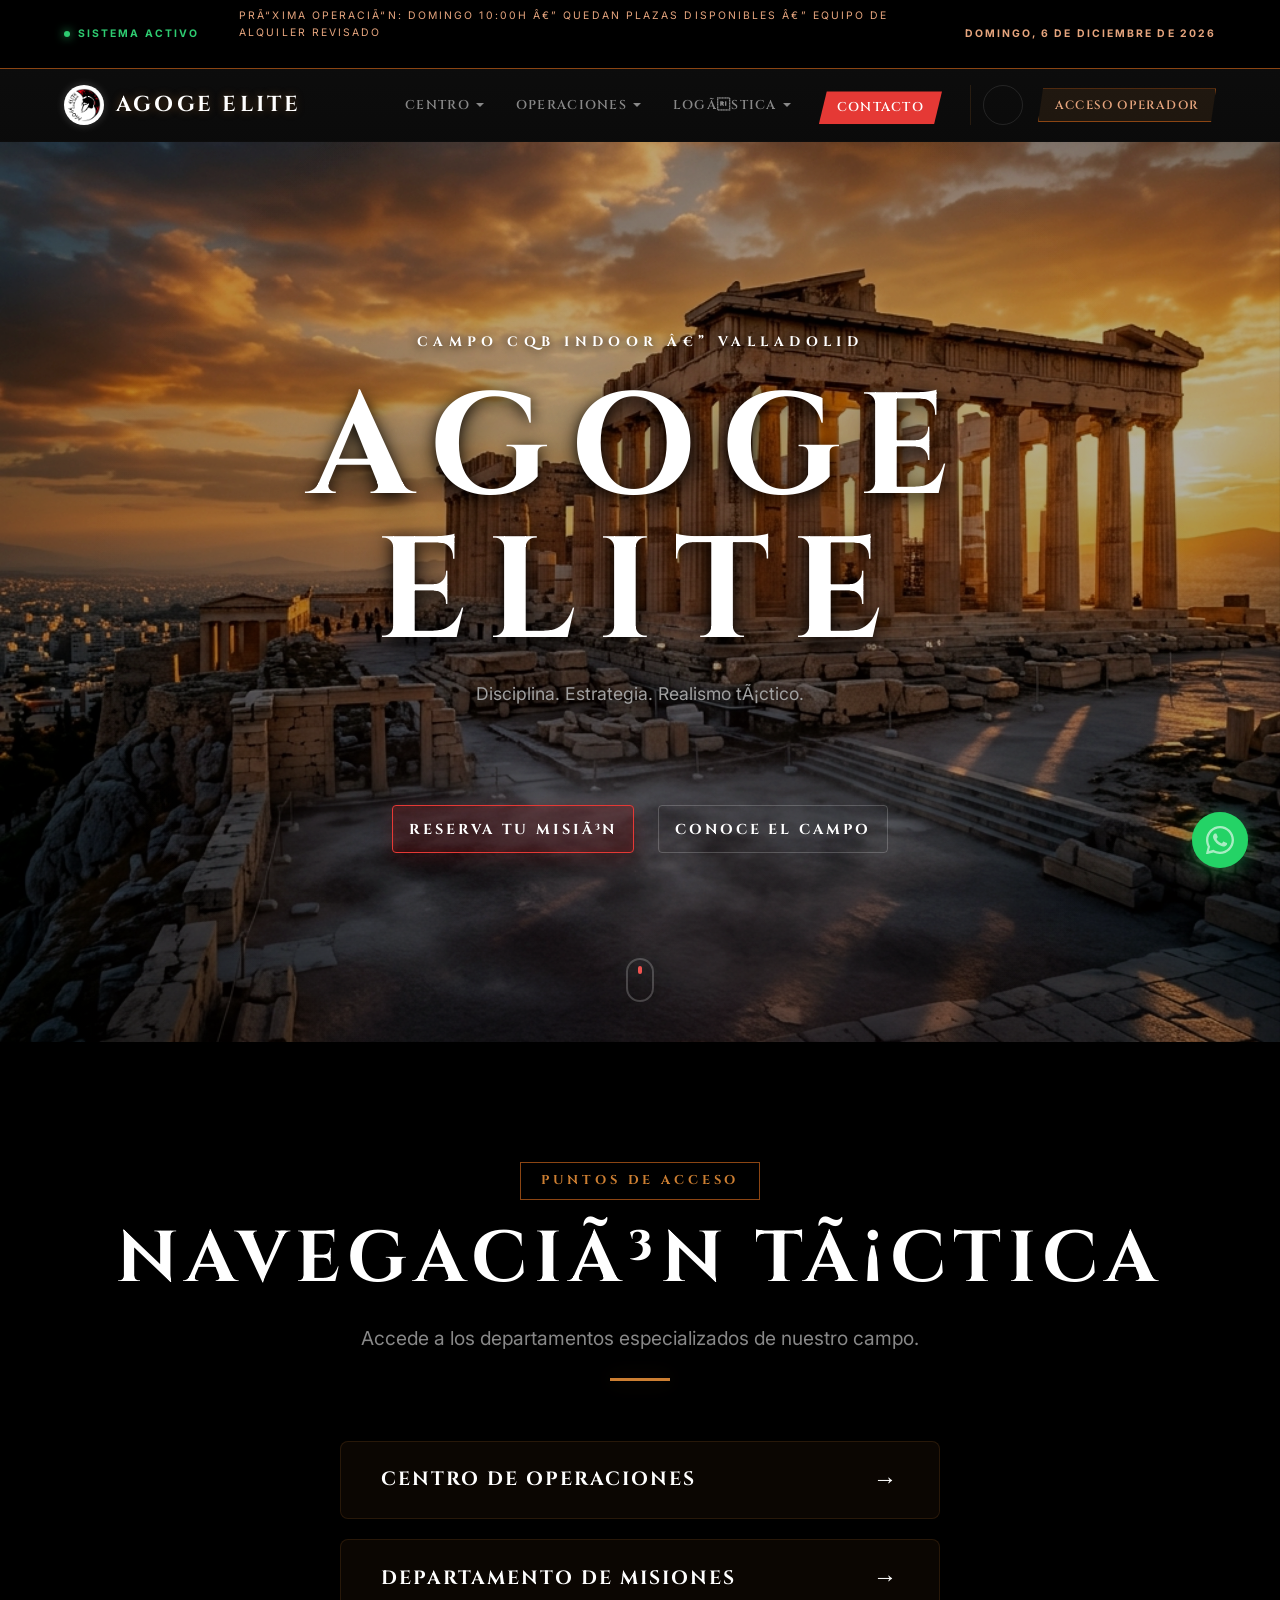
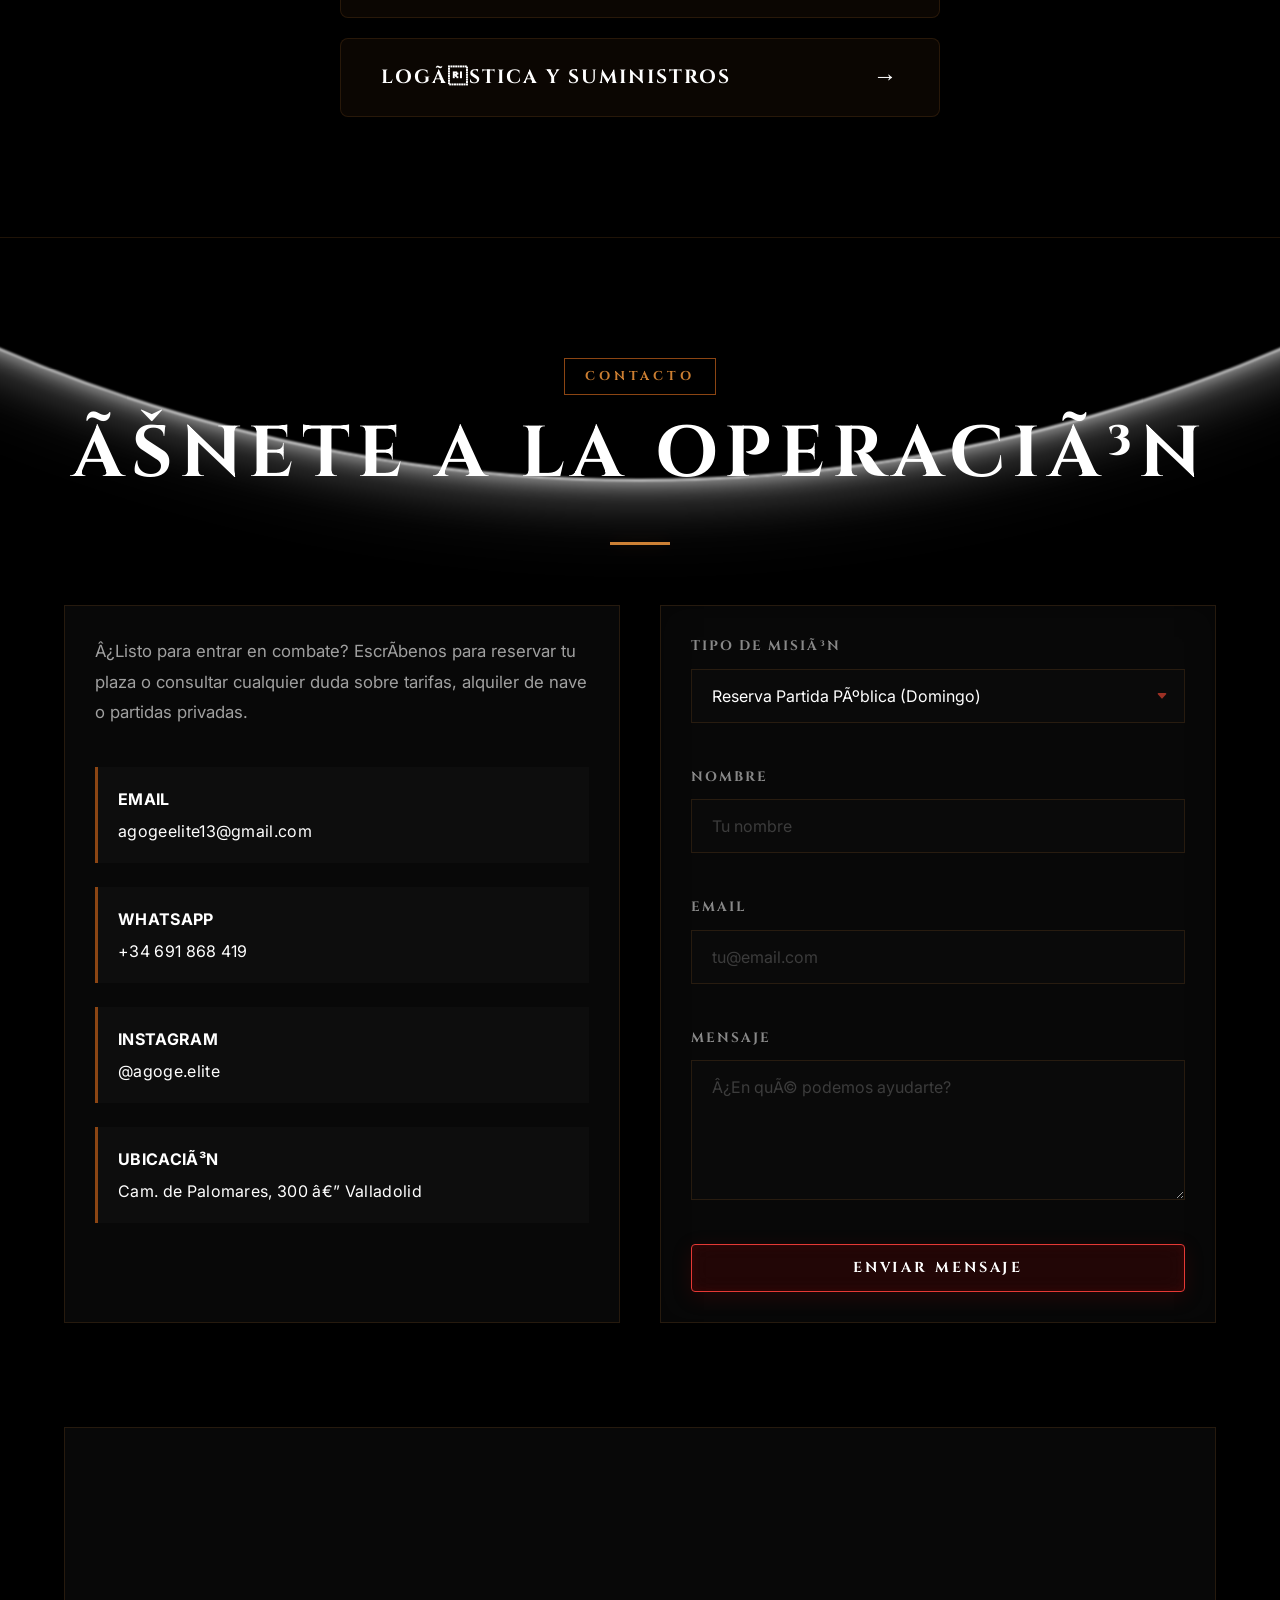
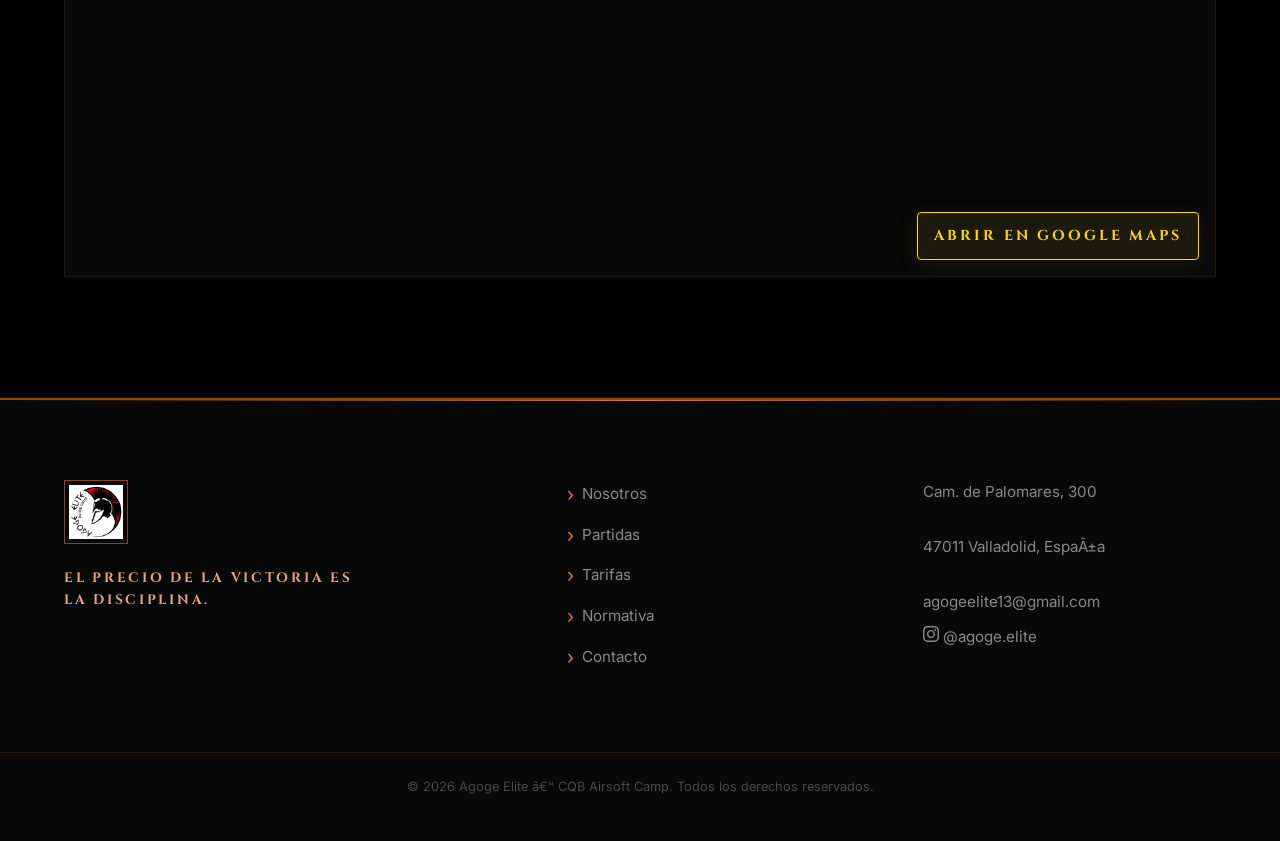
==== index.html @ 003d62a0 "fix: resolve profile.js syntax error and force global cache break with v119" ====
<!DOCTYPE html>
<html lang="es">

<head><link rel=" manifest\ href=\manifest.json\>
    <meta charset="UTF-8">
    <meta name="viewport" content="width=device-width, initial-scale=1.0">
    <title>AGOGE ELITE – Campo CQB Airsoft | Valladolid</title>
    <meta name="description"
        content="AGOGE ELITE - El campo de airsoft CQB más táctico y profesional de Valladolid. Partidas dinámicas, sistema de clanes, alquiler de equipo completo y ambientación premium.">
    <meta name="keywords"
        content="airsoft valladolid, cqb valladolid, agoge elite, campo airsoft indoor, alquiler airsoft valladolid, táctico, militar, juego de guerra">
    <meta name="robots" content="index, follow">

    <!-- Open Graph / Facebook -->
    <meta property="og:type" content="website">
    <meta property="og:url" content="https://sergiolopez.github.io/AgogeEliteAG/">
    <meta property="og:title" content="AGOGE ELITE | Tu Campo CQB en Valladolid">
    <meta property="og:description"
        content="Únete a la élite. Partidas de airsoft intensas, sistema de progresión de operadores y la mejor comunidad CQB de Valladolid.">
    <meta property="og:image" content="https://sergiolopez.github.io/AgogeEliteAG/logo.jpg">
    <meta property="og:locale" content="es_ES">

    <!-- Twitter -->
    <meta name="twitter:card" content="summary_large_image">
    <meta name="twitter:url" content="https://sergiolopez.github.io/AgogeEliteAG/">
    <meta name="twitter:title" content="AGOGE ELITE | Airsoft CQB Valladolid">
    <meta name="twitter:description"
        content="¿Estás listo para el desafío CQB? Inscríbete en nuestras próximas operaciones.">
    <meta name="twitter:image" content="https://sergiolopez.github.io/AgogeEliteAG/logo.jpg">
    <!-- Favicon -->
    <link rel="icon" href="logo.jpg">
    <!-- Fonts -->
    <link rel="preconnect" href="https://fonts.googleapis.com">
    <link rel="preconnect" href="https://fonts.gstatic.com" crossorigin>
    <link
        href="https://fonts.googleapis.com/css2?family=Cinzel:wght@400;700&family=Oswald:wght@400;600;700&family=Inter:wght@300;400;500&display=swap"
        rel="stylesheet">
    <link rel="stylesheet" href="styles.css?v=100">
    <link rel="stylesheet" href="layout-system.css?v=100">
    <link rel="stylesheet" href="portal-reveal.css?v=116">
    <link rel="stylesheet" href="js/frames-effects.css?v=116">
    <!-- Supabase SDK -->
    <script src="https://cdn.jsdelivr.net/npm/@supabase/supabase-js@2"></script>
    <script src="https://cdnjs.cloudflare.com/ajax/libs/gsap/3.12.2/gsap.min.js"></script>
</head>

<body class="portal-loading">
    <!-- PORTAL REVEAL OVERLAY -->
    <div id="portal-overlay-wrap">
        <svg id="portal-svg" viewBox="0 0 100 100" preserveAspectRatio="xMidYMid slice">
            <defs>
                <mask id="portal-mask">
                    <rect width="100" height="100" fill="white" />
                    <circle id="portal-hole" cx="50" cy="50" r="0" fill="black" />
                </mask>
            </defs>
            <rect width="100" height="100" fill="black" mask="url(#portal-mask)" />
        </svg>
        <div id="portal-ring"></div>
    </div>
    <canvas id="bg-canvas"></canvas>

    <div class="scroll-progress" id="scrollProgress" aria-hidden="true"></div>

    <div class="top-bar">
        <div class="container top-bar__inner">
            <span class="top-bar__status"><span class="status-dot"></span> SISTEMA ACTIVO</span>
            <div class="top-bar__ticker">
                <p>PRÓXIMA OPERACIÓN: DOMINGO 10:00H — QUEDAN PLAZAS DISPONIBLES — EQUIPO DE ALQUILER REVISADO</p>
            </div>
            <span class="top-bar__date" id="topBarDate"></span>
        </div>
    </div>

    <header class="site-header" id="siteHeader" role="banner">
        <div class="container header__inner">
            <a href="#hero" class="header__logo" aria-label="Volver al inicio">
                <img src="logo.jpg" alt="Logo Agoge Elite" width="40" height="40">
                <span>AGOGE ELITE</span>
            </a>
            <nav class="nav" aria-label="Navegación principal">
                <ul class="nav__list" id="navList" role="list">
                    <li class="nav__item nav__dropdown">
                        <button class="nav__link dropdown-trigger" aria-haspopup="true" aria-expanded="false">
                            CENTRO <span class="dropdown-arrow"></span>
                        </button>
                        <ul class="dropdown-menu">
                            <li><a href="centro.html#about" class="nav__link">Nosotros</a></li>
                            <li><a href="centro.html#gallery" class="nav__link">Galería</a></li>
                            <li><a href="centro.html#testimonios" class="nav__link">Opiniones</a></li>
                            <li><a href="centro.html#faq" class="nav__link">Dudas (FAQ)</a></li>
                        </ul>
                    </li>
                    <li class="nav__item nav__dropdown">
                        <button class="nav__link dropdown-trigger" aria-haspopup="true" aria-expanded="false">
                            OPERACIONES <span class="dropdown-arrow"></span>
                        </button>
                        <ul class="dropdown-menu">
                            <li><a href="operaciones.html#intel" class="nav__link">Misiones (Intel)</a></li>
                            <li><a href="operaciones.html#games" class="nav__link">Partidas</a></li>
                            <li><a href="operaciones.html#calendario" class="nav__link">Calendario</a></li>
                            <li><a href="operaciones.html#tarifas" class="nav__link">Tarifas</a></li>
                        </ul>
                    </li>
                    <li class="nav__item nav__dropdown">
                        <button class="nav__link dropdown-trigger" aria-haspopup="true" aria-expanded="false">
                            LOGÍSTICA <span class="dropdown-arrow"></span>
                        </button>
                        <ul class="dropdown-menu">
                            <li><a href="logistica.html#equipment" class="nav__link">Alquiler</a></li>
                            <li><a href="logistica.html#rules" class="nav__link">Normativa</a></li>
                            <li><a href="logistica.html#supplies" class="nav__link">Suministros</a></li>
                            <li><a href="logistica.html#leaderboard" class="nav__link">Ranking Clanes</a></li>
                        </ul>
                    </li>
                    <li><a href="#contact" class="nav__link nav__link--cta">Contacto</a></li>
                    <li class="nav__auth-wrap" style="display:flex; align-items:center; gap:15px;">
                        <!-- NOTIFICATION SYSTEM -->
                        <div class="notification-wrap">
                            <button id="notifBtn" class="notif-btn" aria-label="Notificaciones">
                                <i class="fas fa-bell"></i>
                                <span id="notifBadge" class="notif-badge hidden">0</span>
                            </button>
                            <div id="notifPanel" class="notif-panel hidden">
                                <div class="notif-header">NOTIFICACIONES TÁCTICAS</div>
                                <div id="notifList" class="notif-list">
                                    <p class="notif-empty">No hay comunicaciones pendientes.</p>
                                </div>
                            </div>
                        </div>

                        <button id="authTrigger" class="nav__link nav__link--auth">Acceso Operador</button>
                        <div id="userMenu" class="user-menu hidden">
                            <span id="userName" class="user-menu__name"></span>
                            <div class="user-menu__actions">
                                <a href="perfil.html" class="user-menu__btn" >Mi Perfil</a>
                                <a href="admin.html" id="navAdminLink" class="nav__link nav__link--auth hidden" >ADMIN</a>
                                <button id="logoutBtn" class="user-menu__logout">Cerrar Sesión</button>
                            </div>
                        </div>
                    </li>
                </ul>
            </nav>
            <button class="hamburger" id="hamburger" aria-label="Abrir menú" aria-expanded="false"
                aria-controls="navList">
                <span class="hamburger__bar"></span>
                <span class="hamburger__bar"></span>
                <span class="hamburger__bar"></span>
            </button>
        </div>
    </header>

    <div class="page-frame">
        <div class="column-decor column-decor--left" aria-hidden="true"></div>
        <div class="column-decor column-decor--right" aria-hidden="true"></div>

        <main id="main">

            <!-- HERO -->
            <section id="hero" class="hero" aria-labelledby="heroHeading">
                <div class="hero__image-wrap">
                    <img src="img/hero-parthenon.png" class="hero__bg-img" alt="Agoge Elite Hero Parthenon">
                </div>
                <div class="hero__overlay" aria-hidden="true"></div>
                <div class="hero__parallax" id="heroParallax" aria-hidden="true"></div>
                <div class="hero__smoke" id="heroSmoke" aria-hidden="true"></div>
                <div class="hero__content">
                    <p class="hero__eyebrow">Campo CQB Indoor — Valladolid</p>
                    <h1 class="hero__title" id="heroHeading">AGOGE ELITE</h1>

                    <p class="hero__tagline">Disciplina. Estrategia. Realismo táctico.</p>
                    <div class="hero__actions">
                        <a href="operaciones.html#tarifas" class="btn btn--primary">Reserva tu misión</a>
                        <a href="centro.html#about" class="btn btn--outline">Conoce el campo</a>
                    </div>
                </div>
                <a href="#about" class="hero__scroll" aria-label="Desplazar hacia abajo">
                    <span class="hero__scroll-icon" aria-hidden="true"></span>
                </a>
            </section>

            <!-- OPERATOR DASHBOARD (Conditional) -->
            <section id="dashboard" class="section section--dashboard hidden" aria-labelledby="dashHeading">
                <div class="container">
                    <div class="dashboard__grid">
                        <div class="dashboard__main reveal">
                            <span class="section__label">Estado Operacional</span>
                            <h2 class="section__title" id="dashHeading">Próxima Misión</h2>

                            <!-- User View -->
                            <div id="userMissionView" class="mission-card reveal">
                                <div class="mission-card__info">
                                    <p>Próxima Misión</p>
                                    <h3 id="nextMissionDate">Domingo, -- de --</h3>
                                    <div class="mission-countdown" id="missionCountdown">
                                        <div class="countdown-item">
                                            <span class="countdown-val" id="countDays">00</span>
                                            <span class="countdown-label">Días</span>
                                        </div>
                                        <div class="countdown-item">
                                            <span class="countdown-val" id="countHours">00</span>
                                            <span class="countdown-label">Hrs</span>
                                        </div>
                                        <div class="countdown-item">
                                            <span class="countdown-val" id="countMins">00</span>
                                            <span class="countdown-label">Min</span>
                                        </div>
                                    </div>
                                </div>

                                <div class="mission-card__stats">
                                    <div class="operator-profile-snippet">
                                        <div class="rank-badge" id="userRankBadge">Recluta</div>
                                        <div class="specialty-tag" id="userSpecialtyTag">ASALTO</div>
                                    </div>
                                    <div class="player-count-wrap">
                                        <span class="mission-stat__val" id="playerCount">0</span>
                                        <span class="mission-stat__label">Operadores Listos</span>
                                        <div id="slotsRemaining" style="font-size:0.7rem; color:var(--bronze); margin-top:5px; font-weight:bold; letter-spacing:1px;">PLAZAS DISPONIBLES: --</div>
                                    </div>
                                    <div id="enrollStatus" class="enroll-status hidden">
                                        <span>INSCRITO</span>
                                        <button id="openIntelBtn" class="btn btn--outline btn--xs"
                                            style="margin-top:10px; border-color:var(--bronze); color:var(--bronze);">ACCEDER
                                            INTELIGENCIA</button>
                                    </div>
                                </div>

                                <div class="mission-card__actions" id="enrollActionWrap">
                                    <div class="role-selector-wrap" style="margin-bottom:15px;">
                                        <p style="font-size:0.75rem; color:var(--text-muted); margin-bottom:8px; text-transform:uppercase; letter-spacing:1px;">Selecciona tu rol táctico:</p>
                                        <select id="enrollRole" class="form-input" style="border-color:var(--border);">
                                            <option value="assault">ASALTO (FUSILERO)</option>
                                            <option value="medic">MÉDICO DE CAMPO</option>
                                            <option value="support">APOYO (SMG)</option>
                                            <option value="sniper">TIRADOR SELECTO</option>
                                            <option value="leader">LÍDER DE ESCUADRA</option>
                                        </select>
                                    </div>
                                    <div class="waiver-wrap">
                                        <input type="checkbox" id="rulesWaiver" class="waiver-check">
                                        <label for="rulesWaiver" class="waiver-label">He leído y acepto estrictamente la
                                            <a href="#rules">normativa de seguridad</a>.</label>
                                    </div>
                                    <button id="enrollBtn" class="btn btn--primary btn--full">Confirmar
                                        Asistencia</button>
                                </div>
                            </div>
                </div>
            </section>

            <!-- NAVEGACIÓN TÁCTICA (PORTAL PILLARS) -->
            <section id="portal" class="section section--mid">
                <div class="container">
                    <header class="section__header reveal">
                        <span class="section__label">Puntos de acceso</span>
                        <h2 class="section__title">Navegación Táctica</h2>
                        <p class="section__subtitle">Accede a los departamentos especializados de nuestro campo.</p>
                    </header>
                    <div class="portal-navigation reveal">
                        <a href="centro.html" class="btn btn--portal">CENTRO DE OPERACIONES <span class="portal-arrow">&rarr;</span></a>
                        <a href="operaciones.html" class="btn btn--portal">DEPARTAMENTO DE MISIONES <span class="portal-arrow">&rarr;</span></a>
                        <a href="logistica.html" class="btn btn--portal">LOGÍSTICA Y SUMINISTROS <span class="portal-arrow">&rarr;</span></a>
                    </div>
                </div>
            </section>

            <section id="contact" class="section section--dark" aria-labelledby="contactHeading">
                <div class="container">
                    <header class="section__header reveal">
                        <span class="section__label">Contacto</span>
                        <h2 class="section__title" id="contactHeading">Únete a la operación</h2>
                    </header>

                    <div class="contact-grid-tactical reveal">
                        <div class="contact-info">
                            <p>¿Listo para entrar en combate? Escríbenos para reservar tu plaza o consultar cualquier
                                duda sobre tarifas, alquiler de nave o partidas privadas.</p>
                            <ul class="contact-details" aria-label="Datos de contacto">
                                <li><span class="contact-label">Email</span><a
                                        href="mailto:agogeelite13@gmail.com">agogeelite13@gmail.com</a></li>
                                <li><span class="contact-label">WhatsApp</span><a href="https://wa.me/34691868419"
                                        target="_blank" rel="noopener">+34 691 868 419</a></li>
                                <li><span class="contact-label">Instagram</span><a
                                        href="https://www.instagram.com/agoge.elite" target="_blank"
                                        rel="noopener">@agoge.elite</a></li>
                                <li><span class="contact-label">Ubicación</span><a
                                        href="https://maps.app.goo.gl/qJNjiiSeFnfwz217A" target="_blank"
                                        rel="noopener">Cam. de Palomares, 300 — Valladolid</a></li>
                            </ul>
                        </div>

                        <form class="contact-form" aria-label="Formulario de contacto" novalidate>
                            <div class="form-group">
                                <label for="tipoMision" class="form-label">Tipo de Misión</label>
                                <select id="tipoMision" name="tipoMision" class="form-input">
                                    <option value="publica">Reserva Partida Pública (Domingo)</option>
                                    <option value="privada">Reserva Nave Privada</option>
                                    <option value="entrenamiento">Entrenamiento Táctico</option>
                                    <option value="consulta">Consulta General</option>
                                </select>
                            </div>
                            <div class="form-group">
                                <label for="name" class="form-label">Nombre</label>
                                <input type="text" id="name" name="name" class="form-input" placeholder="Tu nombre"
                                    required autocomplete="name">
                            </div>
                            <div class="form-group">
                                <label for="email" class="form-label">Email</label>
                                <input type="email" id="email" name="email" class="form-input"
                                    placeholder="tu@email.com" required autocomplete="email">
                            </div>
                            <div class="form-group">
                                <label for="message" class="form-label">Mensaje</label>
                                <textarea id="message" name="message" class="form-input form-textarea"
                                    placeholder="¿En qué podemos ayudarte?" required rows="4"></textarea>
                            </div>
                            <button type="submit" class="btn btn--primary btn--full">Enviar mensaje</button>
                        </form>

                        <div class="map-wrap">
                            <iframe
                                src="https://www.google.com/maps?q=Camino+de+Palomares,+300,+47011+Valladolid&output=embed"
                                width="100%" height="100%" style="border:0; min-height: 400px;" allowfullscreen="" loading="lazy"
                                referrerpolicy="no-referrer-when-downgrade" title="Ubicación Agoge Elite en Google Maps"
                                aria-label="Mapa de Google mostrando la ubicación"></iframe>
                            <a href="https://maps.app.goo.gl/qJNjiiSeFnfwz217A" class="map-link btn btn--secondary"
                                target="_blank" rel="noopener">Abrir en Google Maps</a>
                        </div>
                    </div>
                </div>
            </section>

        </main>

        <footer class="site-footer" role="contentinfo">
            <div class="container footer__inner">
                <div class="footer__brand">
                    <a href="#hero" aria-label="Inicio Agoge Elite"><img src="logo.jpg" alt="Logo Agoge Elite"
                            width="48" height="48"></a>
                    <p class="footer__tagline">EL PRECIO DE LA VICTORIA ES LA DISCIPLINA.</p>
                </div>
                <nav class="footer__nav" aria-label="Navegación pie de página">
                    <ul role="list">
                        <li><a href="centro.html#about">Nosotros</a></li>
                        <li><a href="operaciones.html#games">Partidas</a></li>
                        <li><a href="operaciones.html#tarifas">Tarifas</a></li>
                        <li><a href="logistica.html#rules">Normativa</a></li>
                        <li><a href="#contact">Contacto</a></li>
                    </ul>
                </nav>
                <address class="footer__contact">
                    <p>Cam. de Palomares, 300</p>
                    <p>47011 Valladolid, España</p>
                    <a href="mailto:agogeelite13@gmail.com">agogeelite13@gmail.com</a>
                    <a href="https://www.instagram.com/agoge.elite" target="_blank" rel="noopener"
                        class="footer__instagram">
                        <svg xmlns="http://www.w3.org/2000/svg" viewBox="0 0 24 24" fill="currentColor" width="16"
                            height="16" aria-hidden="true">
                            <path
                                d="M12 2.163c3.204 0 3.584.012 4.85.07 3.252.148 4.771 1.691 4.919 4.919.058 1.265.069 1.645.069 4.849 0 3.205-.012 3.584-.069 4.849-.149 3.225-1.664 4.771-4.919 4.919-1.266.058-1.644.07-4.85.07-3.204 0-3.584-.012-4.849-.07-3.26-.149-4.771-1.699-4.919-4.92-.058-1.265-.07-1.644-.07-4.849 0-3.204.013-3.583.07-4.849.149-3.227 1.664-4.771 4.919-4.919 1.266-.057 1.645-.069 4.849-.069zm0-2.163c-3.259 0-3.667.014-4.947.072-4.358.2-6.78 2.618-6.98 6.98-.059 1.281-.073 1.689-.073 4.948 0 3.259.014 3.668.072 4.948.2 4.358 2.618 6.78 6.98 6.98 1.281.058 1.689.072 4.948.072 3.259 0 3.668-.014 4.948-.072 4.354-.2 6.782-2.618 6.979-6.98.059-1.28.073-1.689.073-4.948 0-3.259-.014-3.667-.072-4.947-.196-4.354-2.617-6.78-6.979-6.98-1.281-.059-1.69-.073-4.949-.073zm0 5.838c-3.403 0-6.162 2.759-6.162 6.162s2.759 6.163 6.162 6.163 6.162-2.759 6.162-6.163c0-3.403-2.759-6.162-6.162-6.162zm0 10.162c-2.209 0-4-1.79-4-4 0-2.209 1.791-4 4-4s4 1.791 4 4c0 2.21-1.791 4-4 4zm6.406-11.845c-.796 0-1.441.645-1.441 1.44s.645 1.44 1.441 1.44c.795 0 1.439-.645 1.439-1.44s-.644-1.44-1.439-1.44z" />
                        </svg>
                        @agoge.elite
                    </a>
                </address>
            </div>
            <div class="footer__bottom">
                <p>&copy; 2026 Agoge Elite – CQB Airsoft Camp. Todos los derechos reservados.</p>
            </div>
        </footer>

    <!-- Gallery Lightbox -->
    <div class="lightbox" id="lightbox" role="dialog" aria-modal="true" aria-label="Imagen en grande">
        <button class="lightbox__close" id="lightboxClose" aria-label="Cerrar">&times;</button>
        <img class="lightbox__img" id="lightboxImg" src="" alt="" loading="lazy">
    </div>

    <!-- WhatsApp FAB -->
    <a href="https://wa.me/34691868419" class="whatsapp-fab" target="_blank" rel="noopener noreferrer"
        aria-label="Contactar por WhatsApp">
        <svg xmlns="http://www.w3.org/2000/svg" viewBox="0 0 24 24" fill="currentColor" aria-hidden="true" width="28"
            height="28">
            <path
                d="M17.472 14.382c-.297-.149-1.758-.867-2.03-.967-.273-.099-.471-.148-.67.15-.197.297-.767.966-.94 1.164-.173.199-.347.223-.644.075-.297-.15-1.255-.463-2.39-1.475-.883-.788-1.48-1.761-1.653-2.059-.173-.297-.018-.458.13-.606.134-.133.298-.347.446-.52.149-.174.198-.298.298-.497.099-.198.05-.371-.025-.52-.075-.149-.669-1.612-.916-2.207-.242-.579-.487-.5-.669-.51-.173-.008-.371-.01-.57-.01-.198 0-.52.074-.792.372-.272.297-1.04 1.016-1.04 2.479 0 1.462 1.065 2.875 1.213 3.074.149.198 2.096 3.2 5.077 4.487.709.306 1.262.489 1.694.625.712.227 1.36.195 1.871.118.571-.085 1.758-.719 2.006-1.413.248-.694.248-1.289.173-1.413-.074-.124-.272-.198-.57-.347z" />
            <path
                d="M12 0C5.373 0 0 5.373 0 12c0 2.118.549 4.107 1.51 5.837L.057 23.527a.5.5 0 0 0 .614.614l5.737-1.45A11.943 11.943 0 0 0 12 24c6.627 0 12-5.373 12-12S18.627 0 12 0zm0 22c-1.896 0-3.677-.493-5.227-1.357l-.374-.214-3.884.982.998-3.77-.233-.388A9.962 9.962 0 0 1 2 12C2 6.477 6.477 2 12 2s10 4.477 10 10-4.477 10-10 10z" />
        </svg>
    </a>

    <!-- AUTH MODAL -->
    <div class="modal" id="authModal" role="dialog" aria-modal="true" aria-labelledby="modalTitle">
        <div class="modal__overlay" id="modalOverlay"></div>
        <div class="modal__content">
            <button class="modal__close" id="modalClose">&times;</button>

            <div id="loginFormWrap">
                <h2 class="modal__title" id="modalTitle">Acceso Operador</h2>
                <form class="auth-form" id="loginForm">
                    <div class="form-group">
                        <label for="loginEmail">Email</label>
                        <input type="email" id="loginEmail" class="form-input" required>
                    </div>
                    <div class="form-group">
                        <label for="loginPass">Contraseña</label>
                        <input type="password" id="loginPass" class="form-input" required>
                    </div>
                    <button type="submit" class="btn btn--primary btn--full">Entrar</button>
                </form>
                <p class="modal__footer">¿No tienes cuenta? <button id="toRegister"
                        class="text-link">Regístrate</button></p>
                <p class="modal__footer"><button id="toRecover" class="text-link">¿Has olvidado tu contraseña?</button>
                </p>
            </div>

            <div id="recoveryFormWrap" class="hidden">
                <h2 class="modal__title">Recuperar Acceso</h2>
                <p class="modal__intro">Introduce tu email de operador y te enviaremos las instrucciones de
                    recuperación.</p>
                <form class="auth-form" id="recoveryForm">
                    <div class="form-group">
                        <label for="recoverEmail">Email de Operador</label>
                        <input type="email" id="recoverEmail" class="form-input" required>
                    </div>
                    <button type="submit" class="btn btn--primary btn--full">Enviar Instrucciones</button>
                </form>
                <p class="modal__footer"><button id="backToLogin" class="text-link">Volver al inicio de sesión</button>
                </p>
            </div>

            <div id="registerFormWrap" class="hidden">
                <h2 class="modal__title">Registro de Recluta</h2>
                <form class="auth-form" id="registerForm">
                    <div class="form-group">
                        <label for="regName">Nombre Real</label>
                        <input type="text" id="regName" class="form-input" required placeholder="Nombre y Apellido">
                    </div>
                    <div class="form-group">
                        <label for="regCallsign">Callsign (Alias)</label>
                        <input type="text" id="regCallsign" class="form-input" required
                            placeholder="Ej: Ghost, Viper...">
                    </div>
                    <div class="form-group grid-2">
                        <div class="field-wrap">
                            <label for="regSpecialty">Especialidad Táctica</label>
                            <select id="regSpecialty" class="form-input" required>
                                <option value="" disabled selected>Especialidad</option>
                                <option value="assault">Asalto</option>
                                <option value="medic">Médico</option>
                                <option value="support">Apoyo</option>
                                <option value="sniper">Tirador</option>
                            </select>
                        </div>
                        <div class="field-wrap">
                            <label for="regFaction">Lealtad (Facción)</label>
                            <select id="regFaction" class="form-input" required>
                                <option value="none">Neutral</option>
                                <option value="taskforce">Task Force</option>
                                <option value="uprising">Uprising</option>
                            </select>
                        </div>
                    </div>
                    <div class="form-group">
                        <label for="regEmail">Email</label>
                        <input type="email" id="regEmail" class="form-input" required placeholder="tu@email.com">
                    </div>
                    <div class="form-group">
                        <label for="regPass">Contraseña</label>
                        <input type="password" id="regPass" class="form-input" required
                            placeholder="Mínimo 6 caracteres">
                    </div>
                    <button type="submit" class="btn btn--primary btn--full">Crear Cuenta</button>
                </form>
                <p class="modal__footer">¿Ya tienes cuenta? <button id="toLogin" class="text-link">Inicia
                        sesión</button></p>
            </div>
        </div>
    </div>
    <!-- Auth Scanning Overlay -->
    <div id="scanOverlay" class="scan-overlay">
        <div class="scan-line"></div>
        <div class="scan-content">
            <div class="scan-spinner"></div>
            <h3>VERIFICANDO IDENTIDAD</h3>
            <p>OPERADOR ENCRIPTADO...</p>
            <div class="scan-stats">
                <span>SECURE_LINK: ESTABLISHED</span>
                <span>DB_ACCESS: GRANTED</span>
            </div>
        </div>
    </div>

    <!-- ONBOARDING MODAL (MANUAL DEL RECLUTA) -->
    <div id="onboardingModal" class="modal">
        <div class="modal__overlay" id="onboardingOverlay"></div>
        <div class="modal__content" style="max-width:700px; padding:0; background:var(--bg); border:1px solid var(--bronze); overflow:hidden;">
            <div style="background:var(--bronze); color:black; padding:15px 25px; display:flex; justify-content:space-between; align-items:center;">
                <h3 style="font-family:var(--font-display); margin:0; font-size:1.2rem; letter-spacing:2px;">MANUAL DEL RECLUTA v1.0</h3>
                <span style="font-size:0.7rem; font-weight:bold; opacity:0.8;">CONFIDENCIAL // SOLO PARA OPERADORES</span>
            </div>
            <div style="padding:30px; max-height:70vh; overflow-y:auto;">
                <div style="display:grid; grid-template-columns:repeat(auto-fit, minmax(250px, 1fr)); gap:25px;">
                    <div>
                        <h4 style="color:var(--bronze); font-size:0.8rem; margin-bottom:10px;"><i class="fas fa-id-card"></i> 1. TU PERFIL TÁCTICO</h4>
                        <p style="font-size:0.8rem; color:var(--text-muted); line-height:1.4;">Configura tu armería, elige tu especialidad y sube de rango completando misiones reales.</p>
                    </div>
                    <div>
                        <h4 style="color:var(--bronze); font-size:0.8rem; margin-bottom:10px;"><i class="fas fa-calendar-alt"></i> 2. CENTRO DE MISIONES</h4>
                        <p style="font-size:0.8rem; color:var(--text-muted); line-height:1.4;">Consulta el calendario interactivo, descarga el Intel Report y reserva tu plaza para el domingo.</p>
                    </div>
                    <div>
                        <h4 style="color:var(--bronze); font-size:0.8rem; margin-bottom:10px;"><i class="fas fa-users"></i> 3. CUARTEL DE CLANES</h4>
                        <p style="font-size:0.8rem; color:var(--text-muted); line-height:1.4;">Únete a una unidad o fúndala. Vuestra actividad conjunta os hará escalar en el Ranking Global.</p>
                    </div>
                    <div>
                        <h4 style="color:var(--bronze); font-size:0.8rem; margin-bottom:10px;"><i class="fas fa-camera"></i> 4. COMUNIDAD</h4>
                        <p style="font-size:0.8rem; color:var(--text-muted); line-height:1.4;">Sube tus reportes visuales tras el combate, gana "Respects" y conecta con otros operadores.</p>
                    </div>
                </div>
            </div>
            <div style="padding:20px; border-top:1px solid var(--border); text-align:center;">
                <button id="closeOnboarding" class="btn btn--primary btn--full">ENTENDIDO, ESTOY LISTO</button>
            </div>
        </div>
    </div>

    <!-- Scripts -->
    <script src="https://cdn.jsdelivr.net/npm/@supabase/supabase-js@2"></script>
    <script src="js/portal.js?v=117"></script>
    <script type="module" src="script.js?v=119"></script>
</body>

</html>
---- styles.css ----
/* =============================================
   AGOGE ELITE — Premium Stylesheet
   Tactical Minimalist · Dark · Red Accent
   ============================================= */

/* Body scroll lock when mobile menu is open */
body.nav-open {
    overflow: hidden;
    position: fixed;
    width: 100%;
}

/* Dark overlay behind mobile menu */
.nav-overlay {
    position: fixed;
    inset: 0;
    background: rgba(0, 0, 0, 0.6);
    z-index: 2500;
    opacity: 0;
    visibility: hidden;
    transition: opacity 0.3s ease, visibility 0.3s ease;
    -webkit-tap-highlight-color: transparent;
}

.nav-overlay.is-visible {
    opacity: 1;
    visibility: visible;
}

/* Active nav link */
.nav__link--active {
    color: var(--white) !important;
}

.nav__link--active::after {
    content: '';
    display: block;
    width: 4px;
    height: 4px;
    background: var(--red);
    border-radius: 50%;
    margin: 2px auto 0;
}

.sec-stat-card {
    background: rgba(20, 20, 20, 0.4);
    backdrop-filter: blur(8px);
    -webkit-backdrop-filter: blur(8px);
    border: 1px solid rgba(255, 255, 255, 0.05);
    padding: 15px;
    border-radius: 12px;
    display: flex;
    flex-direction: column;
    gap: 5px;
    transition: all 0.3s ease;
    box-shadow: 0 4px 15px rgba(0,0,0,0.2);
}

.sec-stat-card:hover {
    background: rgba(30, 30, 30, 0.5);
    border-color: rgba(212, 175, 55, 0.2);
    transform: translateY(-2px);
}

/* Sent button state */
.btn--sent {
    background: #2ecc71 !important;
    box-shadow: none !important;
}

/* --- IMPORTS & RESET --- */
*,
*::before,
*::after {
    box-sizing: border-box !important;
    margin: 0;
    padding: 0;
}

html {
    scroll-behavior: smooth;
    font-size: 16px;
    scroll-padding-top: 100px;
    max-width: 100% !important;
    overflow-x: hidden !important;
    width: 100% !important;
}

body {
    background-color: var(--bg);
    color: var(--text);
    font-family: var(--font-body);
    line-height: 1.5 !important;
    -webkit-font-smoothing: antialiased;
    overflow-x: hidden !important;
    width: 100% !important;
    max-width: 100% !important;
    text-align: left;
}

p, span, h1, h2, h3, h4, a, li, .admin-item__info {
    word-wrap: break-word;
    overflow-wrap: break-word;
}

img {
    display: block;
    max-width: 100%;
    height: auto;
}

a {
    color: inherit;
    text-decoration: none;
}

ul {
    list-style: none;
}

address {
    font-style: normal;
}

button {
    cursor: pointer;
    font-family: inherit;
    border: none;
    background: none;
}

/* --- DESIGN TOKENS --- */
:root {
    /* Colors - Neo Classical Spartan Palette */
    --red: #e53935;
    /* Brighter Tactical Red */
    --red-light: #ef5350;
    --red-dim: rgba(229, 57, 53, 0.2);
    --bronze: #cd7f32;
    --bronze-light: #e6a57e;
    --bronze-dark: #8b4513;
    --bg: #0d0d0d;
    /* Deep Charcoal */
    --bg-mid: #141414;
    --bg-surface: #1e1e1e;
    --border: rgba(205, 127, 50, 0.15);
    /* Bronze border */
    --text: #d4d4d4;
    --text-muted: #888;
    --white: #ffffff;
    --gold: #ffd700;

    /* Typography */
    --font-display: 'Cinzel', serif;
    --font-body: 'Inter', sans-serif;

    /* Spacing - Fluid Widescreen Layout */
    --section-py: 100px;
    --container: 1800px;
    --container-pad: 40px;
    --gap: 50px;

    /* Max widths for readability */
    --text-max-width: 1200px;

    /* Shadows & Glows */
    --shadow-sm: 0 4px 12px rgba(0, 0, 0, 0.5);
    --shadow-md: 0 12px 40px rgba(0, 0, 0, 0.7);
    --shadow-lg: 0 30px 80px rgba(0, 0, 0, 0.9);
    --glow-red: 0 0 30px rgba(139, 0, 0, 0.3);
    --glow-bronze: 0 0 20px rgba(205, 127, 50, 0.2);

    /* Transitions */
    --ease: cubic-bezier(0.25, 0.46, 0.45, 0.94);
    --duration: 0.4s;
}

/* --- GLOBAL LAYOUT --- */
.main-content {
    padding-top: 100px; /* Standardize header offset */
    min-height: 80vh;
}



/* --- SCROLL PROGRESS BAR --- */
.scroll-progress {
    position: fixed;
    top: 0;
    left: 0;
    width: 0%;
    height: 3px;
    background: var(--red);
    z-index: 9999;
    transition: width 0.1s linear;
}

/* --- LAYOUT HELPERS --- */
/* --- LAYOUT HELPERS --- */
.page-frame {
    position: relative;
    background-image:
        radial-gradient(circle at 50% 50%, rgba(20, 20, 20, 0.4) 0%, rgba(10, 10, 10, 0.9) 100%),
        url('https://www.transparenttextures.com/patterns/dark-leather.png');
    /* Suttle stone-like texture */
    background-attachment: fixed;
    overflow: hidden;
}

.column-decor {
    position: fixed;
    top: 0;
    bottom: 0;
    width: 60px;
    background: linear-gradient(to bottom,
            var(--bg-surface) 0%,
            var(-- stone, #222) 20%,
            var(--bg-surface) 40%,
            var(-- stone, #222) 60%,
            var(--bg-surface) 80%,
            var(-- stone, #222) 100%);
    border-left: 2px solid var(--bronze-dark);
    border-right: 2px solid var(--bronze-dark);
    box-shadow: inset 0 0 20px rgba(0, 0, 0, 0.8), var(--shadow-md);
    z-index: 900;
    opacity: 0.8;
}

.column-decor--left {
    left: 0;
}

.column-decor--right {
    right: 0;
}

@media (max-width: 1400px) {
    .column-decor {
        display: none !important;
    }
}

/* =============================================
   TACTICAL TOP BAR (PHASE 8)
   ============================================= */
.top-bar {
    background: #000;
    color: var(--bronze-light);
    font-size: 0.65rem;
    font-weight: 700;
    letter-spacing: 0.2em;
    padding: 8px 0;
    border-bottom: 1px solid var(--bronze-dark);
    text-transform: uppercase;
}

.top-bar__inner {
    display: flex;
    justify-content: space-between;
    align-items: center;
}

.top-bar__status {
    display: flex;
    align-items: center;
    gap: 8px;
    color: #2ecc71;
}

.status-dot {
    width: 6px;
    height: 6px;
    background: #2ecc71;
    border-radius: 50%;
    box-shadow: 0 0 10px #2ecc71;
    animation: pulseStatus 2s infinite;
}

@keyframes pulseStatus {
    0% {
        opacity: 0.4;
    }

    50% {
        opacity: 1;
    }

    100% {
        opacity: 0.4;
    }
}

.top-bar__ticker {
    flex: 1;
    margin: 0 40px;
    overflow: hidden;
    white-space: nowrap;
}

.top-bar__ticker p {
    font-size: 0.65rem;
    color: var(--bronze-light);
    animation: tickerMove 30s linear infinite;
    display: inline-block;
}

@keyframes tickerMove {
    from {
        transform: translateX(100%);
    }

    to {
        transform: translateX(-100%);
    }
}

.container {
    width: 95%;
    max-width: var(--container);
    margin-left: auto;
    margin-right: auto;
    padding-left: var(--container-pad);
    padding-right: var(--container-pad);
    position: relative;
}

/* --- SECTIONS --- */
.section {
    padding: var(--section-py) 0;
    border-bottom: 1px solid var(--border);
    position: relative;
    overflow: hidden; /* Prevent horizontal scroll from inner elements */
}

.section__header {
    text-align: center;
    margin: 0 auto 80px;
    width: 100%;
    max-width: var(--text-max-width);
    display: flex;
    flex-direction: column;
    align-items: center;
}

.section__header::after {
    content: '';
    display: block;
    width: 60px;
    height: 3px;
    background: var(--bronze);
    margin: 24px auto 0;
    box-shadow: var(--glow-bronze);
}

.section__label {
    display: inline-block;
    font-family: var(--font-display);
    font-size: 0.75rem;
    font-weight: 600;
    letter-spacing: 0.25em;
    text-transform: uppercase;
    color: var(--bronze);
    margin: 0 auto 16px;
    padding: 6px 16px;
    border: 1px solid var(--bronze-dark);
    background: rgba(0, 0, 0, 0.3);
    width: fit-content;
}

.section__label::before {
    display: none;
}

.section__title {
    font-family: var(--font-display);
    font-size: clamp(2rem, 5vw, 3.5rem);
    font-weight: 700;
    text-transform: uppercase;
    letter-spacing: 0.1em;
    line-height: 1.1;
    color: var(--white);
    text-shadow: 2px 2px 4px rgba(0, 0, 0, 0.5);
}

/* --- TYPOGRAPHY --- */
h1,
h2,
h3,
h4,
.section__title {
    font-family: var(--font-display);
    line-height: 1.15;
    font-weight: 700;
    letter-spacing: 0.05em;
    color: var(--white);
}

.section__header h1,
.section__header h2,
.section__header h3,
.section__header h4,
.section__title,
.hero__title {
    text-align: center;
    text-wrap: balance;
}

p {
    font-family: var(--font-body);
    font-weight: 400;
    font-size: 1.05rem;
    color: #a0a0a0;
    line-height: 1.6;
    margin-bottom: 1.2rem;
    text-wrap: pretty;
}

/* Section headers & hero content should have centered text for symmetry */
.section__header p,
.hero__eyebrow,
.hero__subtitle,
.hero__tagline,
.faction-ranking__title,
.faction-stat__label,
.coming-soon-banner p,
.about__intro-text {
    text-align: center !important;
    max-width: var(--text-max-width);
    margin-left: auto;
    margin-right: auto;
}

/* Match paragraph alignment to parent/header alignment */
.about__body,
.card__body,
.plan-card p,
.mission-card p,
.rule-card p,
.intel-briefing p {
    text-align: left;
    hyphens: none !important;
}

/* Ensure these are block-centered if their containers are centered */
.about__body,
.plan-card p,
.card p,
.mission-card p,
.rule-card p {
    max-width: 100%; /* Allow filling the column/centered container fully */
}

/* For containers that are centered, ensure margins are auto */
.container > p {
    max-width: var(--text-max-width);
    margin-left: auto;
    margin-right: auto;
    text-align: center;
}

/* Leaderboard alignment */
.leaderboard-table {
    width: 100%;
    border-collapse: collapse;
}

.leaderboard-table th {
    text-align: center;
    padding: 20px 15px;
    background: rgba(40, 40, 40, 0.5);
    color: var(--bronze);
    font-family: var(--font-display);
    text-transform: uppercase;
}
.leaderboard-table td {
    padding: 16px;
    text-align: center;
}
.btn {
    display: flex;
    align-items: center;
    justify-content: center;
    gap: 12px;
    font-family: var(--font-display);
    font-size: 0.9rem;
    font-weight: 700;
    letter-spacing: 0.2em;
    text-transform: uppercase;
    padding: 14px 36px;
    border-radius: 4px;
    transition: all var(--duration) var(--ease);
    position: relative;
    overflow: hidden;
    backdrop-filter: blur(10px);
    -webkit-backdrop-filter: blur(10px);
    cursor: pointer;
    border: 1px solid transparent;
}

.btn::before {
    content: '';
    position: absolute;
    inset: 0;
    background: linear-gradient(45deg, transparent, rgba(255, 255, 255, 0.1), transparent);
    transform: translateX(-100%);
    transition: transform 0.6s var(--ease);
}

.btn:hover::before {
    transform: translateX(100%);
}

.btn:hover {
    transform: translateY(-3px);
}

.btn--primary {
    background: rgba(139, 0, 0, 0.2);
    color: var(--white);
    border: 1px solid var(--red);
    box-shadow: 0 5px 20px rgba(139, 0, 0, 0.2), inset 0 0 10px rgba(255, 0, 0, 0.1);
}

.btn--primary:hover {
    background: rgba(139, 0, 0, 0.35);
    border-color: var(--red-light);
    box-shadow: 0 8px 30px rgba(139, 0, 0, 0.4), var(--glow-red);
}

.btn--secondary {
    background: rgba(212, 175, 55, 0.1);
    color: var(--gold);
    border: 1px solid var(--gold);
    box-shadow: 0 5px 20px rgba(212, 175, 55, 0.1), inset 0 0 10px rgba(212, 175, 55, 0.05);
}

.btn--secondary:hover {
    background: rgba(212, 175, 55, 0.2);
    box-shadow: 0 8px 25px rgba(212, 175, 55, 0.2);
    color: var(--white);
}

.btn--outline {
    background: transparent;
    color: var(--white);
    border: 1px solid rgba(255, 255, 255, 0.2);
}

.btn--outline:hover {
    background: rgba(255, 255, 255, 0.05);
    border-color: var(--white);
}

.btn--full {
    width: 100%;
}

/* =============================================
   HEADER
   ============================================= */
.site-header {
    position: sticky;
    top: 0;
    left: 0;
    right: 0;
    z-index: 3000;
    /* Higher than column-decor */
    padding: 16px 0;
    background: linear-gradient(to bottom, rgba(13, 13, 13, 0.95), rgba(13, 13, 13, 0.8));
    backdrop-filter: blur(8px);
    border-bottom: 1px solid transparent;
    transition: all var(--duration) var(--ease);
}

.site-header.scrolled {
    background: rgba(10, 10, 10, 0.95);
    backdrop-filter: blur(12px);
    -webkit-backdrop-filter: blur(12px);
    padding: 12px 0;
    box-shadow: 0 1px 0 var(--border);
}

.header__inner {
    display: flex;
    align-items: center;
    justify-content: space-between;
    gap: 24px;
}

.header__logo {
    display: flex;
    align-items: center;
    gap: 12px;
    flex-shrink: 0;
}

.header__logo img {
    width: 40px;
    height: 40px;
    object-fit: contain;
    border-radius: 50%; /* Badge form */
    background: #ffffff; /* Fuerzo fondo blanco para que cualquier logo destaque perfecto */
    padding: 3px;
    box-shadow: 0 0 10px rgba(255,255,255,0.2);
}

.header__logo span {
    font-family: var(--font-display);
    font-size: 1.35rem;
    font-weight: 700;
    letter-spacing: 0.15em;
    color: var(--white);
    text-shadow: 0 0 10px rgba(205, 127, 50, 0.4);
}

/* Nav */
.nav__list {
    display: flex;
    align-items: center;
    gap: 8px;
    /* Reduced gap */
}

.nav__link {
    font-family: var(--font-display);
    font-size: 0.8rem;
    /* Slightly smaller */
    font-weight: 600;
    letter-spacing: 0.1em;
    text-transform: uppercase;
    color: var(--text-muted);
    padding: 8px 12px;
    border-radius: 0;
    transition: all var(--duration) var(--ease);
}

.nav__link:hover {
    color: var(--bronze-light);
    text-shadow: var(--glow-bronze);
}

/* Dropdown Styles */
.nav__dropdown {
    position: relative;
}

.dropdown-trigger {
    background: none;
    border: none;
    cursor: pointer;
    display: flex;
    align-items: center;
    gap: 6px;
}

.dropdown-arrow {
    width: 0;
    height: 0;
    border-left: 4px solid transparent;
    border-right: 4px solid transparent;
    border-top: 4px solid var(--text-muted);
    transition: transform 0.3s var(--ease);
}

.nav__dropdown:hover .dropdown-arrow {
    transform: rotate(180deg);
    border-top-color: var(--bronze);
}

.dropdown-menu {
    position: absolute;
    top: 100%;
    left: 0;
    background: var(--bg-surface);
    border: 1px solid var(--bronze-dark);
    min-width: 180px;
    padding: 10px 0;
    list-style: none;
    opacity: 0;
    visibility: hidden;
    transform: translateY(10px);
    transition: all 0.3s var(--ease);
    box-shadow: 0 10px 30px rgba(0, 0, 0, 0.5);
    z-index: 100;
}

.nav__dropdown:hover .dropdown-menu,
.nav__dropdown.is-active .dropdown-menu {
    opacity: 1;

    visibility: visible;
    transform: translateY(0);
}

.dropdown-menu .nav__link {
    display: block;
    padding: 10px 20px;
    font-size: 0.75rem;
    color: var(--text-muted);
    text-align: left;
    width: 100%;
}

.dropdown-menu .nav__link:hover {
    background: rgba(205, 127, 50, 0.1);
    color: var(--bronze);
    padding-left: 25px;
}

/* Auth Nav Integration */
.nav__auth-wrap {
    margin-left: 12px;
    padding-left: 12px;
    border-left: 1px solid var(--border);
    position: relative;
    display: flex;
    align-items: center;
}

.nav__link--auth {
    border: 1px solid var(--bronze-dark);
    background: rgba(205, 127, 50, 0.1);
    color: var(--bronze-light);
    font-size: 0.75rem;
    padding: 6px 14px;
    clip-path: polygon(4px 0, 100% 0, calc(100% - 4px) 100%, 0 100%);
    cursor: pointer;
    white-space: nowrap;
}

.nav__link--auth:hover {
    background: var(--bronze-dark);
    color: var(--white);
}

.user-menu {
    display: flex;
    align-items: center;
    gap: 12px;
}

.user-menu__name {
    font-family: var(--font-display);
    font-size: 0.75rem;
    color: var(--bronze-light);
    letter-spacing: 0.05em;
    max-width: 80px;
    overflow: hidden;
    text-overflow: ellipsis;
}

.nav__link--cta {
    color: var(--white);
    background: var(--red);
    clip-path: polygon(8px 0, 100% 0, calc(100% - 8px) 100%, 0 100%);
    padding: 8px 18px;
    /* Slightly tighter */
    margin-left: 8px;
    box-shadow: var(--glow-red);
}

.nav__link--cta:hover {
    background: var(--red-light);
    transform: translateY(-2px);
}

/* Hamburger */
.hamburger {
    display: none;
    flex-direction: column;
    gap: 6px;
    padding: 10px;
    z-index: 3500; position: relative;
}

.hamburger__bar {
    display: block;
    width: 28px;
    height: 3px;
    background: var(--bronze);
    border-radius: 0;
    transition: all 0.35s var(--ease);
    transform-origin: center;
}

.hamburger.is-active .hamburger__bar {
    background: var(--white);
}

.hamburger.is-active .hamburger__bar:nth-child(1) {
    transform: translateY(9px) rotate(45deg);
}

.hamburger.is-active .hamburger__bar:nth-child(2) {
    opacity: 0;
    transform: scaleX(0);
}

.hamburger.is-active .hamburger__bar:nth-child(3) {
    transform: translateY(-9px) rotate(-45deg);
}

/* =============================================
   HERO
   ============================================= */
.hero {
    position: relative;
    height: 100vh;
    min-height: 700px;
    display: flex;
    align-items: center;
    justify-content: center;
    text-align: center;
    overflow: hidden;
    background: var(--bg);
}

.hero__overlay {
    position: absolute;
    inset: 0;
    background:
        radial-gradient(ellipse at center bottom, rgba(139, 0, 0, 0.15) 0%, transparent 70%),
        linear-gradient(to bottom, rgba(0, 0, 0, 0.4) 0%, rgba(0, 0, 0, 0.9) 100%);
    z-index: 0;
}

.hero__content {
    position: relative;
    z-index: 10;
    width: 100% !important;
    max-width: var(--container) !important;
    margin: 0 auto !important;
    display: flex !important;
    flex-direction: column !important;
    align-items: center !important;
    text-align: center !important;
    padding: 0 var(--container-pad) !important;
    animation: heroFadeIn 1.5s var(--ease) both;
}

@keyframes heroFadeIn {
    from {
        opacity: 0;
        transform: translateY(40px);
    }

    to {
        opacity: 1;
        transform: translateY(0);
    }
}

.hero__eyebrow {
    font-family: var(--font-display);
    font-size: 0.85rem;
    font-weight: 700;
    letter-spacing: 0.4em;
    text-transform: uppercase;
    color: var(--white);
    margin: 0 auto 24px;
    text-align: center;
    opacity: 0;
    animation: heroFadeIn 0.8s 0.3s var(--ease) forwards;
    text-shadow: 0 2px 10px rgba(0, 0, 0, 0.9);
}

.hero__title {
    font-family: var(--font-display);
    font-size: clamp(4.5rem, 12vw, 9rem);
    font-weight: 700;
    letter-spacing: 0.15em;
    text-transform: uppercase;
    color: var(--white);
    line-height: 1;
    margin-bottom: 12px;
    opacity: 0;
    animation: heroFadeIn 1s 0.5s var(--ease) forwards;
    text-shadow: 0 4px 15px rgba(0, 0, 0, 0.9), 0 10px 40px rgba(0, 0, 0, 0.6);
}

.hero__subtitle {
    font-family: var(--font-display);
    font-size: clamp(1rem, 2.5vw, 1.5rem);
    font-weight: 400;
    letter-spacing: 0.5em;
    text-transform: uppercase;
    color: var(--white);
    margin-bottom: 24px;
    opacity: 0;
    animation: heroFadeIn 1s 0.7s var(--ease) forwards;
    text-shadow: 0 2px 10px rgba(0, 0, 0, 0.9);
    width: 100%;
    text-align: center;
}

.hero__tagline {
    font-family: var(--font-body);
    font-size: 1.1rem;
    color: #a0a0a0;
    max-width: 1300px !important; /* Wide enough to prevent wrap */
    margin: 0 auto 56px !important;
    text-align: center !important;
    opacity: 0;
    animation: heroFadeIn 1s 0.9s var(--ease) forwards;
    text-shadow: 0 2px 8px rgba(0, 0, 0, 0.8);
    line-height: 1.8;
}

.hero__actions {
    display: flex !important;
    gap: 24px; /* Increased gap */
    justify-content: center !important;
    align-items: center !important;
    flex-wrap: wrap;
    width: 100% !important;
    margin: 40px auto 0 !important; /* Added 40px top margin */
    opacity: 0;
    animation: heroFadeIn 0.9s 1.1s var(--ease) forwards;
}

.hero__scroll {
    position: absolute;
    bottom: 40px;
    left: 50%;
    transform: translateX(-50%);
    z-index: 1;
    display: flex;
    align-items: center;
    justify-content: center;
}

.hero__scroll-icon {
    display: block;
    width: 28px;
    height: 44px;
    border: 2px solid rgba(255, 255, 255, 0.2);
    border-radius: 14px;
    position: relative;
}

.hero__scroll-icon::before {
    content: '';
    position: absolute;
    top: 6px;
    left: 50%;
    transform: translateX(-50%);
    width: 4px;
    height: 8px;
    background: var(--red-light);
    border-radius: 2px;
    animation: scrollBob 2s infinite;
}

@keyframes scrollBob {

    0%,
    100% {
        transform: translateX(-50%) translateY(0);
        opacity: 1;
    }

    50% {
        transform: translateX(-50%) translateY(10px);
        opacity: 0.3;
    }
}

/* =============================================
   ABOUT
   ============================================= */
.about__grid {
    display: grid;
    grid-template-columns: 1fr 1fr;
    gap: 64px;
    align-items: center;
}

.about__text {
    display: flex;
    flex-direction: column;
    justify-content: center;
}

.about__intro-spanning {
    grid-column: 1 / -1 !important;
    text-align: center !important;
    margin: 0 auto 48px !important;
    width: 100% !important;
    display: flex !important;
    flex-direction: column !important;
    align-items: center !important;
    justify-content: center !important;
}

.about__intro-spanning .about__body {
    text-align: center !important;
    max-width: var(--text-max-width) !important;
    margin-left: auto !important;
    margin-right: auto !important;
    width: 100% !important;
}

.about__body {
    color: var(--text-muted);
    margin-bottom: 1.5rem;
    font-size: 1rem;
    line-height: 1.8;
    text-align: left;
}

.about__card {
    background: var(--bg-surface);
    border: 1px solid var(--border);
    border-radius: 4px;
    padding: 40px;
    position: relative;
    overflow: hidden;
    box-shadow: var(--shadow-md);
}

.about__card--centered {
    grid-column: 1 / -1 !important;
    max-width: 800px;
    margin: 0 auto !important;
}

.about__card-accent {
    position: absolute;
    top: 0;
    left: 0;
    width: 4px;
    height: 100%;
    background: var(--red);
}

.about__card-title {
    font-size: 1.4rem;
    margin-bottom: 16px;
    color: var(--white);
}

.about__stats {
    display: flex;
    gap: 40px;
    margin-top: 40px;
    padding-top: 32px;
    border-top: 1px solid var(--border);
}

.about__stats li {
    display: flex;
    flex-direction: column;
}

.about__stats strong {
    font-family: var(--font-display);
    font-size: 2.2rem;
    color: var(--bronze);
    text-shadow: 0 0 10px rgba(205, 127, 50, 0.3);
}

.about__stats span {
    font-family: var(--font-display);
    font-size: 0.8rem;
    color: var(--text-muted);
    letter-spacing: 0.15em;
    text-transform: uppercase;
    margin-top: 4px;
}

/* =============================================
   GAMES CARDS
   ============================================= */
.cards-grid {
    display: grid;
    grid-template-columns: repeat(3, 1fr);
    gap: var(--gap);
    margin: 40px auto;
    max-width: var(--container);
    justify-content: center;
}

.card {
    background: linear-gradient(135deg, var(--bg-surface) 0%, #171717 100%);
    border: 1px solid var(--border);
    border-radius: 0;
    padding: 48px 40px;
    transition: all var(--duration) var(--ease);
    position: relative;
    overflow: hidden;
    box-shadow: inset 0 0 30px rgba(0, 0, 0, 0.4);
}

.card::before {
    content: '';
    position: absolute;
    top: 0;
    left: 0;
    width: 4px;
    height: 100%;
    background: var(--bronze);
    transform: scaleY(0);
    transition: transform var(--duration) var(--ease);
    transform-origin: top;
}

.card:hover {
    border-color: var(--bronze-dark);
    transform: translateY(-8px);
    box-shadow: var(--shadow-lg), inset 0 0 50px rgba(205, 127, 50, 0.05);
}

.card:hover::before {
    transform: scaleY(1);
}



.card__title {
    font-family: var(--font-display);
    font-size: 1.4rem;
    font-weight: 700;
    letter-spacing: 0.1em;
    color: var(--white);
    margin-bottom: 16px;
    text-shadow: 0 2px 4px rgba(0, 0, 0, 0.5);
}

.card__body {
    font-size: 0.95rem;
    color: #909090;
    line-height: 1.7;
}

.card__price {
    display: inline-block;
    margin-top: 24px;
    color: var(--bronze);
    font-family: var(--font-display);
    font-size: 1.1rem;
    font-weight: 700;
    letter-spacing: 0.1em;
}

/* =============================================
   EQUIPMENT
   ============================================= */
.equip-grid {
    display: grid;
    grid-template-columns: repeat(auto-fit, minmax(300px, 1fr));
    gap: var(--gap);
    margin: 0 auto 32px;
    max-width: var(--container);
    justify-content: center;
}

.equip-card {
    background: var(--bg-surface);
    border: 1px solid var(--border);
    border-radius: 0;
    overflow: hidden;
    padding: 32px 24px;
    display: flex;
    flex-direction: column;
    gap: 16px;
    transition: all var(--duration) var(--ease);
}

.equip-card:hover {
    transform: translateY(-8px);
    border-color: var(--bronze);
    box-shadow: var(--shadow-lg), var(--glow-bronze);
}

.equip-card__title {
    font-family: var(--font-display);
    font-size: 1.3rem;
    font-weight: 700;
    letter-spacing: 0.1em;
    color: var(--white);
    margin-bottom: 16px;
}

.equip-card__price {
    font-family: var(--font-display);
    font-size: 1.8rem;
    font-weight: 700;
    color: var(--bronze-light);
    text-shadow: 0 0 10px rgba(205, 127, 50, 0.2);
}

.equip-card__price small {
    font-size: 0.85rem;
    font-weight: 400;
    color: var(--text-muted);
    margin-left: 6px;
}

.equip-note {
    text-align: center;
    font-size: 0.85rem;
    color: var(--text-muted);
    opacity: 0.7;
}

/* =============================================
   PLANS
   ============================================= */
.plans-grid {
    display: grid;
    grid-template-columns: repeat(3, 1fr);
    gap: var(--gap);
    margin: 0 auto 64px;
    max-width: var(--container);
    justify-content: center;
    align-items: stretch;
}

.plan-card {
    background: linear-gradient(180deg, var(--bg-surface) 0%, rgba(13, 13, 13, 1) 100%);
    border: 1px solid var(--border);
    border-radius: 0;
    padding: 48px 40px;
    display: flex;
    flex-direction: column;
    gap: 32px;
    position: relative;
    transition: all var(--duration) var(--ease);
    box-shadow: inset 0 0 40px rgba(0, 0, 0, 0.5);
}

.plan-card:hover {
    border-color: var(--bronze);
    transform: translateY(-5px);
    box-shadow: var(--shadow-md), inset 0 0 60px rgba(205, 127, 50, 0.1);
}

.plan-card--featured {
    border: 1px solid var(--bronze);
    background: linear-gradient(180deg, #221a15 0%, #0d0d0d 100%);
    box-shadow: var(--shadow-lg), var(--glow-bronze);
    transform: scale(1.05);
    z-index: 2;
}

.plan-card--featured:hover {
    transform: scale(1.05) translateY(-5px);
}

.plan-card__badge {
    position: absolute;
    top: -16px;
    left: 50%;
    transform: translateX(-50%);
    background: var(--bronze);
    color: var(--white);
    font-family: var(--font-display);
    font-size: 0.8rem;
    font-weight: 700;
    letter-spacing: 0.2em;
    text-transform: uppercase;
    padding: 6px 24px;
    clip-path: polygon(10% 0, 100% 0, 90% 100%, 0 100%);
    white-space: nowrap;
}

.plan-card__name {
    font-family: var(--font-display);
    font-size: 1.5rem;
    font-weight: 700;
    letter-spacing: 0.1em;
    color: var(--white);
    text-align: center;
}

.plan-card__price {
    display: flex;
    flex-direction: column;
    align-items: center;
}

.plan-card__amount {
    font-family: var(--font-display);
    font-size: 3.5rem;
    font-weight: 700;
    color: var(--bronze-light);
    line-height: 1;
    text-shadow: 0 0 20px rgba(205, 127, 50, 0.4);
}

.plan-card__period {
    font-family: var(--font-display);
    font-size: 0.85rem;
    letter-spacing: 0.1em;
    text-transform: uppercase;
    color: var(--text-muted);
    margin-top: 8px;
}

.plan-card__features {
    flex: 1;
    display: flex;
    flex-direction: column;
    gap: 14px;
}

.plan-card__features li {
    font-size: 0.95rem;
    color: #bbb;
    padding-left: 24px;
    position: relative;
    line-height: 1.4;
}

.plan-card__features li::before {
    content: '';
    position: absolute;
    left: 0;
    top: 50%;
    transform: translateY(-50%);
    width: 6px;
    height: 6px;
    background: var(--bronze);
    border-radius: 50%;
}

/* Private hire block */
.private-hire {
    background: linear-gradient(90deg, #151515, var(--bg-surface));
    border: 1px solid var(--border);
    border-left: 6px solid var(--bronze);
    border-radius: 0;
    padding: 32px var(--container-pad);
    display: flex;
    align-items: center;
    justify-content: space-between;
    gap: 40px;
    transition: all var(--duration);
}

.private-hire:hover {
    border-left-color: var(--white);
    box-shadow: var(--shadow-md);
}

.private-hire__title {
    font-size: 1.6rem;
    color: var(--white);
    margin-bottom: 12px;
}

.private-hire__content p {
    font-size: 0.9rem;
    color: var(--text-muted);
    margin-bottom: 8px;
}

.private-hire__price {
    font-family: var(--font-display);
    font-size: 2rem;
    color: var(--white);
    font-weight: 700;
    margin: 12px 0;
}

.private-hire__price span {
    font-size: 0.9rem;
    color: var(--text-muted);
    font-weight: 400;
}

/* =============================================
   RULES
   ============================================= */
.rules-grid {
    display: grid;
    grid-template-columns: repeat(3, 1fr);
    gap: var(--gap);
}

.rule-card {
    background: linear-gradient(135deg, var(--bg-surface) 0%, #151515 100%);
    border: 1px solid var(--border);
    border-radius: 0;
    padding: 48px 40px;
    position: relative;
    overflow: hidden;
    transition: all var(--duration) var(--ease);
    box-shadow: inset 0 0 30px rgba(0, 0, 0, 0.5);
}

.rule-card:hover {
    border-color: var(--bronze);
    transform: translateY(-5px);
    box-shadow: var(--shadow-md), inset 0 0 50px rgba(205, 127, 50, 0.05);
}

.rule-card__num {
    font-family: var(--font-display);
    font-size: 5rem;
    font-weight: 700;
    color: rgba(205, 127, 50, 0.1);
    line-height: 1;
    margin-bottom: 24px;
    letter-spacing: -0.05em;
    transition: color var(--duration);
}

.rule-card:hover .rule-card__num {
    color: rgba(205, 127, 50, 0.2);
}

.rule-card__title {
    font-family: var(--font-display);
    font-size: 1.3rem;
    font-weight: 700;
    letter-spacing: 0.1em;
    color: var(--white);
    margin-bottom: 16px;
    text-transform: uppercase;
}

.rule-card p {
    font-size: 0.95rem;
    color: #999;
}

/* =============================================
   GALLERY
   ============================================= */
.gallery-grid {
    display: grid;
    grid-template-columns: repeat(auto-fit, minmax(400px, 1fr));
    gap: 20px;
    padding: 20px;
    background: rgba(0, 0, 0, 0.2);
    border: 1px solid var(--border);
    margin: 0 auto;
    max-width: var(--container);
    justify-content: center;
}

.gallery-item {
    overflow: hidden;
    border-radius: 0;
    border: 2px solid var(--bg-surface);
    box-shadow: var(--shadow-sm);
}

.gallery-item img {
    width: 100%;
    height: 100%;
    object-fit: cover;
    filter: grayscale(100%) brightness(0.7) contrast(1.1);
    transition: transform 0.8s var(--ease), filter 0.5s var(--ease);
}

.gallery-item:hover img {
    transform: scale(1.1) rotate(1deg);
    filter: grayscale(30%) brightness(1) contrast(1.2);
}

.gallery-item:first-child {
    grid-row: span 2;
}

/* =============================================
   TYPOGRAPHY
   ============================================= */
h1,
h2,
h3,
h4,
.font-display {
    font-family: var(--font-display);
    line-height: 1.2;
    color: var(--white);
}

/* =============================================
   CONTACT
   ============================================= */
.contact-grid {
    display: grid;
    grid-template-columns: 1fr 1fr;
    gap: 80px;
    align-items: start;
}

.contact-info p {
    font-family: var(--font-body);
    font-size: 1.05rem;
    color: #a0a0a0;
    line-height: 1.8;
    margin-bottom: 40px;
}

.contact-details {
    display: flex;
    flex-direction: column;
    gap: 24px;
}

.contact-details li {
    display: flex;
    flex-direction: column;
    gap: 8px;
    padding: 20px;
    background: rgba(255, 255, 255, 0.02);
    border-left: 3px solid var(--bronze-dark);
}

.contact-label {
    font-family: var(--font-display);
    font-size: 0.8rem;
    font-weight: 700;
    letter-spacing: 0.2em;
    text-transform: uppercase;
    color: var(--bronze);
}

.contact-details a,
.contact-details span {
    font-family: var(--font-body);
    font-size: 1rem;
    color: var(--white);
    letter-spacing: 0.02em;
}

.contact-details a:hover {
    color: var(--bronze-light);
    text-decoration: underline;
}

.contact-form {
    display: flex;
    flex-direction: column;
    gap: 24px;
    background: rgba(20, 20, 20, 0.4);
    padding: 40px;
    border: 1px solid var(--border);
    box-shadow: inset 0 0 30px rgba(0, 0, 0, 0.3);
}

.form-group {
    display: flex;
    flex-direction: column;
    gap: 12px; /* Increased gap */
    margin-bottom: 20px; /* Added spacing between groups */
}

.form-label {
    font-family: var(--font-display);
    font-size: 0.85rem;
    font-weight: 700;
    letter-spacing: 0.15em;
    text-transform: uppercase;
    color: var(--text-muted);
}

.form-input {
    background: rgba(10, 10, 10, 0.8);
    border: 1px solid var(--border);
    border-radius: 0;
    padding: 16px 20px;
    color: var(--white);
    font-family: var(--font-body);
    font-size: 1rem;
    transition: all var(--duration) var(--ease);
    width: 100%;
}

.form-input::placeholder {
    color: rgba(136, 136, 136, 0.4);
}

.form-input:focus {
    outline: none;
    border-color: var(--bronze);
    background: rgba(20, 20, 20, 1);
    box-shadow: 0 0 15px rgba(205, 127, 50, 0.1);
}

.form-textarea {
    resize: vertical;
    min-height: 140px;
}

/* =============================================
   FOOTER
   ============================================= */
.site-footer {
    background: #080808;
    border-top: 2px solid var(--bronze-dark);
    padding: 80px 0 0;
    position: relative;
    overflow: hidden;
}

.site-footer::before {
    content: '';
    position: absolute;
    top: 0;
    left: 0;
    right: 0;
    height: 1px;
    background: linear-gradient(90deg, transparent, var(--bronze), transparent);
}

.footer__inner {
    display: grid;
    grid-template-columns: 1.5fr 1fr 1fr;
    gap: 64px;
    padding-bottom: 80px;
}

.footer__brand {
    display: flex;
    flex-direction: column;
    gap: 24px;
}

.footer__brand img {
    width: 64px;
    height: 64px;
    object-fit: contain;
    border: 1px solid var(--bronze-dark);
    padding: 4px;
}

.footer__tagline {
    font-family: var(--font-display);
    font-size: 0.85rem;
    font-weight: 700;
    letter-spacing: 0.2em;
    text-transform: uppercase;
    color: var(--bronze-light);
}

.footer__nav h4,
.footer__contact h4 {
    font-family: var(--font-display);
    font-size: 0.9rem;
    font-weight: 700;
    letter-spacing: 0.15em;
    text-transform: uppercase;
    color: var(--white);
    margin-bottom: 24px;
}

.footer__nav ul {
    display: flex;
    flex-direction: column;
    gap: 12px;
}

.footer__nav a {
    font-family: var(--font-body);
    font-size: 0.95rem;
    color: #888;
    transition: all var(--duration);
    display: flex;
    align-items: center;
    gap: 8px;
}

.footer__nav a::before {
    content: '\203A';
    color: var(--bronze);
    font-size: 1.2rem;
}

.footer__nav a:hover {
    color: var(--bronze-light);
    transform: translateX(5px);
}

.footer__contact {
    display: flex;
    flex-direction: column;
    gap: 12px;
}

.footer__contact p,
.footer__contact a {
    font-family: var(--font-body);
    font-size: 0.95rem;
    color: #888;
    transition: color var(--duration);
}

.footer__contact a:hover {
    color: var(--bronze-light);
}

.footer__contact a:hover {
    color: var(--white);
}

.footer__bottom {
    border-top: 1px solid var(--border);
    padding: 24px;
    text-align: center;
}

.footer__bottom p {
    font-size: 0.8rem;
    color: rgba(136, 136, 136, 0.5);
}

/* =============================================
   WHATSAPP FAB
   ============================================= */
.whatsapp-fab {
    position: fixed;
    bottom: 32px;
    right: 32px;
    z-index: 900;
    width: 56px;
    height: 56px;
    background: #25D366;
    border-radius: 50%;
    display: flex;
    align-items: center;
    justify-content: center;
    box-shadow: 0 4px 20px rgba(37, 211, 102, 0.4);
    transition: transform var(--duration) var(--ease), box-shadow var(--duration) var(--ease);
    color: #fff;
}

.whatsapp-fab:hover {
    transform: scale(1.1) translateY(-2px);
    box-shadow: 0 8px 32px rgba(37, 211, 102, 0.55);
}

.whatsapp-fab::before {
    content: '';
    position: absolute;
    inset: 0;
    border-radius: 50%;
    background: rgba(37, 211, 102, 0.4);
    animation: waPulse 2.5s infinite;
}

@keyframes waPulse {
    0% {
        transform: scale(1);
        opacity: 0.6;
    }

    70% {
        transform: scale(1.6);
        opacity: 0;
    }

    100% {
        transform: scale(1.6);
        opacity: 0;
    }
}

/* =============================================
   REVEAL ANIMATIONS
   ============================================= */
.reveal {
    opacity: 0;
    transform: translateY(28px);
    transition: opacity 0.7s var(--ease), transform 0.7s var(--ease);
}

.reveal.is-visible {
    opacity: 1;
    transform: translateY(0);
}

.reveal--delay {
    transition-delay: 0.15s;
}
.form-textarea {
    resize: vertical;
    min-height: 140px;
}

/* =============================================
   FOOTER
   ============================================= */
.site-footer {
    background: #080808;
    border-top: 2px solid var(--bronze-dark);
    padding: 80px 0 0;
    position: relative;
    overflow: hidden;
}

.site-footer::before {
    content: '';
    position: absolute;
    top: 0;
    left: 0;
    right: 0;
    height: 1px;
    background: linear-gradient(90deg, transparent, var(--bronze), transparent);
}

.footer__inner {
    display: grid;
    grid-template-columns: 1.5fr 1fr 1fr;
    gap: 64px;
    padding-bottom: 80px;
}

.footer__brand {
    display: flex;
    flex-direction: column;
    gap: 24px;
}

.footer__brand img {
    width: 64px;
    height: 64px;
    object-fit: contain;
    border: 1px solid var(--bronze-dark);
    padding: 4px;
}

.footer__tagline {
    font-family: var(--font-display);
    font-size: 0.85rem;
    font-weight: 700;
    letter-spacing: 0.2em;
    text-transform: uppercase;
    color: var(--bronze-light);
}

.footer__nav h4,
.footer__contact h4 {
    font-family: var(--font-display);
    font-size: 0.9rem;
    font-weight: 700;
    letter-spacing: 0.15em;
    text-transform: uppercase;
    color: var(--white);
    margin-bottom: 24px;
}

.footer__nav ul {
    display: flex;
    flex-direction: column;
    gap: 12px;
}

.footer__nav a {
    font-family: var(--font-body);
    font-size: 0.95rem;
    color: #888;
    transition: all var(--duration);
    display: flex;
    align-items: center;
    gap: 8px;
}

.footer__nav a::before {
    content: '\203A';
    color: var(--bronze);
    font-size: 1.2rem;
}

.footer__nav a:hover {
    color: var(--bronze-light);
    transform: translateX(5px);
}

.footer__contact {
    display: flex;
    flex-direction: column;
    gap: 12px;
}

.footer__contact p,
.footer__contact a {
    font-family: var(--font-body);
    font-size: 0.95rem;
    color: #888;
    transition: color var(--duration);
}

.footer__contact a:hover {
    color: var(--bronze-light);
}

.footer__contact a:hover {
    color: var(--white);
}

.footer__bottom {
    border-top: 1px solid var(--border);
    padding: 24px;
    text-align: center;
}

.footer__bottom p {
    font-size: 0.8rem;
    color: rgba(136, 136, 136, 0.5);
}

/* =============================================
   WHATSAPP FAB
   ============================================= */
.whatsapp-fab {
    position: fixed;
    bottom: 32px;
    right: 32px;
    z-index: 900;
    width: 56px;
    height: 56px;
    background: #25D366;
    border-radius: 50%;
    display: flex;
    align-items: center;
    justify-content: center;
    box-shadow: 0 4px 20px rgba(37, 211, 102, 0.4);
    transition: transform var(--duration) var(--ease), box-shadow var(--duration) var(--ease);
    color: #fff;
}

.whatsapp-fab:hover {
    transform: scale(1.1) translateY(-2px);
    box-shadow: 0 8px 32px rgba(37, 211, 102, 0.55);
}

.whatsapp-fab::before {
    content: '';
    position: absolute;
    inset: 0;
    border-radius: 50%;
    background: rgba(37, 211, 102, 0.4);
    animation: waPulse 2.5s infinite;
}

@keyframes waPulse {
    0% {
        transform: scale(1);
        opacity: 0.6;
    }

    70% {
        transform: scale(1.6);
        opacity: 0;
    }

    100% {
        transform: scale(1.6);
        opacity: 0;
    }
}

/* =============================================
   REVEAL ANIMATIONS
   ============================================= */
.reveal {
    opacity: 0;
    transform: translateY(28px);
    transition: opacity 0.7s var(--ease), transform 0.7s var(--ease);
}

.reveal.is-visible {
    opacity: 1;
    transform: translateY(0);
}

.reveal--delay {
    transition-delay: 0.15s;
}

.reveal--delay-2 {
    transition-delay: 0.3s;
}

/* FAILSAFE: If JS never loads, reveal content after 3s */
@keyframes revealFallback {
    to { opacity: 1; transform: translateY(0); }
}
.reveal {
    animation: revealFallback 0.5s ease 3s forwards;
}
.reveal.is-visible {
    animation: none;
}

/* =============================================
   RESPONSIVE
   ============================================= */
@media (max-width: 1024px) {
    :root {
        --section-py: 80px;
    }

    .about__grid,
    .plans-grid,
    .cards-grid,
    .equip-grid,
    .rules-grid {
        grid-template-columns: repeat(2, 1fr);
    }

    .contact-grid {
        grid-template-columns: 1fr;
        gap: 48px;
    }

    .footer__inner {
        grid-template-columns: 1fr 1fr;
    }

    .plan-card--featured {
        transform: none;
    }
}

@media (max-width: 768px) {
    :root {
        --section-py: 64px;
    }

    .container {
        padding: 0 15px; /* Comodidad en dispositivos pequeños */
    }

    .about__grid,
    .plans-grid,
    .cards-grid,
    .equip-grid,
    .rules-grid,
    .dashboard__grid,
    .profile-stats-grid,
    .intel-grid,
    .supply-grid,
    .admin-grid,
    .mission-card {
        grid-template-columns: 1fr !important;
        display: grid;
    }

    /* Forzado de alineación de texto a la izquierda en bloques de datos */
    .hero__content {
        text-align: center !important;
        display: flex !important;
        flex-direction: column !important;
        align-items: center !important;
        justify-content: center !important;
    }

    .hero__content * {
        text-align: center !important;
    }

    .form-group, .form-label, .admin-item__info, .prof-stat, .briefing-item {
        text-align: left;
        align-items: flex-start;
    }

    /* =========================================
       MOBILE MENU â€” App-Style Side Panel
       ========================================= */

    .hamburger {
        display: flex;
        z-index: 10000;
        position: relative;
    }

    /* --- Nav Panel (closed by default) --- */
    .nav {
        position: fixed;
        top: 0;
        right: 0;
        height: 100vh;
        width: 100%;
        max-width: 320px;
        background: #0b0f19;
        border-left: 1px solid rgba(205, 127, 50, 0.25);
        box-shadow: -8px 0 40px rgba(0, 0, 0, 0.6);
        transform: translateX(100%);
        transition: transform 0.3s ease;
        z-index: 9999;
        overflow-y: auto;
        -webkit-overflow-scrolling: touch;
    }

    /* --- Nav Panel (open) --- */
    .nav.is-open {
        transform: translateX(0);
    }

    /* --- Nav List --- */
    .nav__list {
        display: flex;
        flex-direction: column;
        gap: 0;
        padding: 80px 20px 40px;
        margin: 0;
        list-style: none;
        width: 100%;
    }

    /* --- Each nav item / dropdown parent --- */
    .nav__item,
    .nav__dropdown,
    .nav__auth-wrap {
        display: block;
        width: 100%;
    }

    /* --- Dropdown trigger (CENTRO, OPERACIONES, LOGÃ STICA) --- */
    .dropdown-trigger {
        display: flex;
        width: 100%;
        justify-content: space-between;
        align-items: center;
        padding: 14px 0;
        font-family: var(--font-display);
        font-size: 1.05rem;
        font-weight: 600;
        letter-spacing: 0.08em;
        text-transform: uppercase;
        color: #fff;
        background: transparent;
        border: none;
        border-bottom: 1px solid rgba(255, 255, 255, 0.08);
        cursor: pointer;
        transition: color 0.2s ease;
    }

    .dropdown-trigger:hover,
    .dropdown-trigger:active {
        color: var(--bronze-light);
    }

    .nav__dropdown.is-active .dropdown-trigger {
        color: var(--bronze);
    }

    .nav__dropdown.is-active .dropdown-arrow {
        transform: rotate(180deg);
        border-top-color: var(--bronze);
    }

    /* --- Dropdown menu (sub-links) --- */
    .dropdown-menu {
        position: static;
        display: none;
        opacity: 1;
        visibility: visible;
        transform: none;
        background: rgba(255, 255, 255, 0.03);
        border: none;
        border-left: 2px solid var(--bronze-dark);
        box-shadow: none;
        margin: 0;
        padding: 4px 0 8px 12px;
        min-width: 100%;
    }

    .nav__dropdown.is-active .dropdown-menu {
        display: block;
    }

    /* --- All nav links (both top-level and sub-links) --- */
    .nav__link {
        display: block;
        width: 100%;
        padding: 12px 0;
        font-size: 1.05rem;
        color: rgba(255, 255, 255, 0.75);
        border: none;
        border-bottom: 1px solid rgba(255, 255, 255, 0.06);
        text-align: left;
        background: transparent;
        transition: color 0.2s ease, padding-left 0.2s ease;
    }

    .nav__link:hover,
    .nav__link:active {
        color: var(--bronze-light);
        padding-left: 6px;
    }

    /* Sub-links inside dropdowns */
    .dropdown-menu .nav__link {
        font-size: 0.92rem;
        padding: 10px 0 10px 4px;
        color: rgba(255, 255, 255, 0.6);
        border-bottom: 1px solid rgba(255, 255, 255, 0.04);
    }

    .dropdown-menu .nav__link:hover,
    .dropdown-menu .nav__link:active {
        color: var(--bronze);
        padding-left: 10px;
    }

    /* --- CTA Link --- */
    .nav__link--cta {
        margin-top: 20px;
        padding: 14px 20px;
        text-align: center;
        background: var(--red);
        color: #fff;
        border: none;
        clip-path: none;
        font-weight: 700;
        letter-spacing: 0.12em;
        transition: background 0.2s ease;
    }

    .nav__link--cta:hover {
        background: var(--red-light);
        padding-left: 20px;
    }

    /* --- Auth section --- */
    .nav__auth-wrap {
        margin-top: 24px;
        padding-top: 20px;
        border-top: 1px solid rgba(255, 255, 255, 0.08);
        border-left: none;
        margin-left: 0;
        padding-left: 0;
    }

    .user-menu {
        display: flex;
        flex-direction: column;
        align-items: flex-start;
        gap: 12px;
    }

    .user-menu__actions {
        display: flex;
        flex-direction: column;
        gap: 10px;
        width: 100%;
    }

    .user-menu__btn,
    .user-menu__logout {
        width: 100%;
        text-align: left;
        padding: 12px 0;
        display: block;
        font-size: 0.95rem;
        color: rgba(255, 255, 255, 0.7);
        border-bottom: 1px solid rgba(255, 255, 255, 0.06);
        transition: color 0.2s ease;
    }

    .user-menu__btn:hover,
    .user-menu__logout:hover {
        color: var(--bronze-light);
    }
}

@media (max-width: 480px) {
    :root {
        --section-py: 48px;
    }

    .section__title {
        font-size: 1.7rem;
    }

    .plan-card {
        padding: 28px 20px;
    }

    .about__card {
        padding: 28px;
    }

    .about__stats {
        gap: 20px;
    }

    .private-hire {
        padding: 28px;
    }
}

/* =============================================
   HERO SMOKE ANIMATION
   ============================================= */
.hero__smoke {
    position: absolute;
    inset: 0;
    z-index: 0;
    background: url('https://www.transparenttextures.com/patterns/carbon-fibre.png');
    opacity: 0.15;
    pointer-events: none;
    overflow: hidden;
}

.hero__smoke::before {
    content: '';
    position: absolute;
    top: -50%;

    left: -50%;
    width: 200%;
    height: 200%;
    background: radial-gradient(circle, rgba(255, 255, 255, 0.05) 0%, transparent 70%);
    animation: smokeMove 20s linear infinite;
}

@keyframes smokeMove {
    0% {
        transform: translate(0, 0);
    }

    50% {
        transform: translate(-5%, -5%);
    }

    100% {
        transform: translate(0, 0);
    }
}

/* =============================================
   TESTIMONIALS
   ============================================= */
.testimonials-grid {
    display: grid;
    grid-template-columns: repeat(auto-fit, minmax(300px, 1fr));
    gap: var(--gap);
    margin: 48px auto 0;
    max-width: var(--container);
    justify-content: center;
}

.testimonial-card {
    background: linear-gradient(180deg, var(--bg-surface) 0%, rgba(20, 20, 20, 0.8) 100%);
    border: 1px solid var(--border);
    padding: 48px 40px;
    border-radius: 0;
    position: relative;
    display: flex;
    flex-direction: column;
    transition: all var(--duration) var(--ease);
    box-shadow: inset 0 0 30px rgba(0, 0, 0, 0.3);
}

.testimonial-card--featured {
    border: 1px solid var(--bronze);
    transform: scale(1.05);
    z-index: 2;
    box-shadow: var(--shadow-lg), var(--glow-bronze);
}

.testimonial-text {
    font-family: var(--font-body);
    font-style: italic;
    font-size: 1.05rem;
    line-height: 1.8;
    color: #bbb;
    margin-bottom: 32px;
    position: relative;
    z-index: 1;
}

.testimonial-text::before {
    content: '\201C';
    font-family: var(--font-display);
    font-size: 5rem;
    color: var(--bronze);
    position: absolute;
    top: -20px;
    left: -20px;
    opacity: 0.15;
    z-index: -1;
}

.testimonial-author {
    font-family: var(--font-display);
    font-size: 1rem;
    font-weight: 700;
    text-transform: uppercase;
    letter-spacing: 0.2em;
    color: var(--bronze-light);
    margin-top: auto;
    display: flex;
    align-items: center;
    gap: 12px;
}

.testimonial-author::before {
    content: '';
    width: 20px;
    height: 2px;
    background: var(--red);
}

/* =============================================
   INSTAGRAM FEED
   ============================================= */
.insta-grid {
    display: grid;
    grid-template-columns: repeat(auto-fit, minmax(200px, 1fr));
    gap: 20px;
    padding: 20px;
    margin: 0 auto;
    max-width: var(--container);
    justify-content: center;
    background: rgba(0, 0, 0, 0.2);
    border: 1px solid var(--border);
}

.insta-item {
    position: relative;
    aspect-ratio: 1;
    overflow: hidden;
    border: 1px solid var(--bg-surface);
}

.insta-item img {
    width: 100%;
    height: 100%;
    object-fit: cover;
    filter: grayscale(100%) contrast(1.1);
    transition: all 0.8s var(--ease);
}

.insta-overlay {
    position: absolute;
    inset: 0;
    background: rgba(139, 0, 0, 0.4);
    display: flex;
    align-items: center;
    justify-content: center;
    opacity: 0;
    transition: opacity var(--duration) var(--ease);
    backdrop-filter: blur(2px);
}

.insta-icon {
    width: 40px;
    height: 40px;
    background: url("data:image/svg+xml,%3Csvg xmlns='http://www.w3.org/2000/svg' viewBox='0 0 24 24' fill='white'%3E%3Cpath d='M12 2.163c3.204 0 3.584.012 4.85.07 3.252.148 4.771 1.691 4.919 4.919.058 1.265.069 1.645.069 4.849 0 3.205-.012 3.584-.069 4.849-.149 3.225-1.664 4.771-4.919 4.919-1.266.058-1.644.07-4.85.07-3.204 0-3.584-.012-4.849-.07-3.26-.149-4.771-1.699-4.919-4.92-.058-1.265-.07-1.644-.07-4.849 0-3.204.013-3.583.07-4.849.149-3.227 1.664-4.771 4.919-4.919 1.266-.057 1.645-.069 4.849-.069zm0-2.163c-3.259 0-3.667.014-4.947.072-4.358.2-6.78 2.618-6.98 6.98-.059 1.281-.073 1.689-.073 4.948 0 3.259.014 3.668.072 4.948.2 4.358 2.618 6.78 6.98 6.98 1.281.058 1.689.072 4.948.072 3.259 0 3.668-.014 4.948-.072 4.354-.2 6.782-2.618 6.979-6.98.059-1.28.073-1.689.073-4.948 0-3.259-.014-3.667-.072-4.947-.196-4.354-2.617-6.78-6.979-6.98-1.281-.059-1.69-.073-4.949-.073zm0 5.838c-3.403 0-6.162 2.759-6.162 6.162s2.759 6.163 6.162 6.163 6.162-2.759 6.162-6.163c0-3.403-2.759-6.162-6.162-6.162zm0 10.162c-2.209 0-4-1.79-4-4 0-2.209 1.791-4 4-4s4 1.791 4 4c0 2.21-1.791 4-4 4zm6.406-11.845c-.796 0-1.441.645-1.441 1.44s.645 1.44 1.441 1.44c.795 0 1.439-.645 1.439-1.44s-.644-1.44-1.439-1.44z'/%3E%3C/svg%3E") no-repeat center/contain;
    filter: drop-shadow(0 0 10px rgba(0, 0, 0, 0.5));
}

.insta-item:hover img {
    transform: scale(1.1) rotate(1deg);
    filter: grayscale(40%) contrast(1.2);
}

.insta-item:hover .insta-overlay {
    opacity: 1;
}

.insta-action {
    display: flex;
    justify-content: center;
    margin-top: 40px;
    width: 100%;
}

/* =============================================
   FAQ SECTION
   ============================================= */
.faq-container {
    max-width: 900px;
    margin: 64px auto 0;
}

.faq-item {
    background: linear-gradient(90deg, var(--bg-surface) 0%, rgba(20, 20, 20, 0.5) 100%);
    border: 1px solid var(--border);
    margin-bottom: 20px;
    border-radius: 0;
    overflow: hidden;
    transition: all var(--duration);
}

.faq-item:hover {
    border-color: var(--bronze-dark);
}

.faq-question {
    width: 100%;
    padding: 28px 40px;
    background: transparent;
    border: none;
    display: flex;
    justify-content: space-between;
    align-items: center;
    cursor: pointer;
    color: var(--white);
    font-family: var(--font-display);
    font-size: 1.25rem;
    font-weight: 700;
    letter-spacing: 0.1em;
    text-align: left;
    transition: all var(--duration);
}

.faq-question span:first-child {
    flex: 1;
}

.faq-icon {
    font-size: 1.8rem;
    color: var(--bronze);
    transition: transform 0.4s var(--ease);
    font-weight: 400;
    margin-left: 20px;
}

.faq-item.is-open {
    border-color: var(--bronze);
    box-shadow: var(--shadow-md);
}

.faq-item.is-open .faq-question {
    background: rgba(205, 127, 50, 0.05);
    color: var(--bronze-light);
}

.faq-item.is-open .faq-icon {
    transform: rotate(45deg);
    color: var(--white);
}

.faq-answer {
    max-height: 0;
    overflow: hidden;
    transition: all 0.5s var(--ease);
    background: rgba(0, 0, 0, 0.4);
}

.faq-item.is-open .faq-answer {
    max-height: 400px;
    padding: 0 40px 40px;
}

.faq-answer p {
    color: #a0a0a0;
    font-size: 1.05rem;
    line-height: 1.8;
}

/* =============================================
   FORM MISSION SELECTOR
   ============================================= */
select.form-input {
    appearance: none;
    background-image: url("data:image/svg+xml,%3Csvg xmlns='http://www.w3.org/2000/svg' width='12' height='12' fill='rgba(192, 57, 43, 0.8)' viewBox='0 0 16 16'%3E%3Cpath d='M7.247 11.14 2.451 5.658C1.885 5.013 2.345 4 3.204 4h9.592a1 1 0 0 1 .753 1.659l-4.796 5.48a1 1 0 0 1-1.506 0z'/%3E%3C/svg%3E");
    background-repeat: no-repeat;
    background-position: right 16px center;
    padding-right: 48px;
}

select.form-input option {
    background: var(--bg-surface);
    color: var(--white);
}

/* =============================================
   RESPONSIVE PHASE 2
   ============================================= */
@media (max-width: 1024px) {
    .testimonials-grid {
        grid-template-columns: 1fr 1fr;
    }

    .insta-grid {
        grid-template-columns: 1fr 1fr 1fr;
    }
}

@media (max-width: 768px) {
    .testimonials-grid {
        grid-template-columns: 1fr;
    }

    .testimonial-card--featured {
        transform: none;
    }

    .insta-grid {
        grid-template-columns: 1fr 1fr;
    }

    .faq-question {
        padding: 20px;
        font-size: 1rem;
    }
}


/* =============================================
   HERO PARALLAX LAYER
   ============================================= */
.hero__parallax {
    position: absolute;
    inset: -20% 0;
    background: url('img/hero-parthenon.png') no-repeat center center / cover;
    will-change: transform;
    z-index: 0;
    opacity: 0.6;
}

/* =============================================
   SECTION SUBTITLE
   ============================================= */
.section__subtitle {
    font-size: 1rem;
    color: var(--text-muted);
    max-width: 100%;
    width: 100%;
    margin: 12px auto 0;
    line-height: 1.7;
    text-align: center;
}

/* =============================================
   STATS COUNTER BANNER
   ============================================= */
.stats-banner {
    background: var(--bg-surface);
    border-top: 1px solid var(--border);
    border-bottom: 1px solid var(--border);
    padding: 48px 0;
}

.stats-banner .container {
    display: grid;
    grid-template-columns: repeat(2, 1fr);
    gap: 32px;
    text-align: center;
    max-width: 480px;
    margin: 0 auto;
}

.stat-item__num {
    font-family: var(--font-display);
    font-size: clamp(2.5rem, 5vw, 4rem);
    font-weight: 700;
    color: var(--white);
    line-height: 1;
    display: block;
}

.stat-item__label {
    font-size: 0.78rem;
    letter-spacing: 0.12em;
    text-transform: uppercase;
    color: var(--text-muted);
    margin-top: 8px;
    display: block;
}

/* =============================================
   CALENDAR
   ============================================= */
.cal-wrap {
    display: grid;
    grid-template-columns: 1fr auto;
    gap: 40px;
    align-items: start;
}

.cal-legend {
    display: flex;
    gap: 24px;
    align-items: center;
    font-size: 0.8rem;
    color: var(--text-muted);
    margin-bottom: 16px;
    grid-column: 1 / -1;
}

.cal-dot {
    display: inline-block;
    width: 10px;
    height: 10px;
    border-radius: 50%;
    margin-right: 6px;
}

.cal-dot--public {
    background: var(--red);
}

.cal-dot--private {
    background: #444;
}

.calendar {
    background: linear-gradient(180deg, var(--bg-surface) 0%, rgba(10, 10, 10, 0.8) 100%);
    border: 1px solid var(--border);
    border-radius: 0;
    overflow: hidden;
    box-shadow: var(--shadow-md), inset 0 0 30px rgba(0, 0, 0, 0.3);
}

.cal-header {
    display: flex;
    align-items: center;
    justify-content: space-between;
    padding: 24px;
    background: rgba(205, 127, 50, 0.05);
    border-bottom: 2px solid var(--bronze-dark);
}

.cal-header__title {
    font-family: var(--font-display);
    font-size: 1.1rem;
    font-weight: 700;
    letter-spacing: 0.15em;
    text-transform: uppercase;
    color: var(--bronze-light);
}

.cal-nav {
    background: transparent;
    border: 1px solid var(--border);
    color: var(--bronze);
    width: 36px;
    height: 36px;
    border-radius: 0;
    cursor: pointer;
    font-size: 1.1rem;
    display: flex;
    align-items: center;
    justify-content: center;
    transition: all var(--duration) var(--ease);
}

.cal-nav:hover {
    border-color: var(--bronze);
    background: var(--bronze-dark);
    color: var(--white);
}

.cal-days-header {
    display: grid;
    grid-template-columns: repeat(7, 1fr);
    background: rgba(0, 0, 0, 0.3);
    border-bottom: 1px solid var(--border);
}

.cal-days-header span {
    text-align: center;
    padding: 12px 4px;
    font-family: var(--font-display);
    font-size: 0.75rem;
    font-weight: 700;
    letter-spacing: 0.1em;
    text-transform: uppercase;
    color: var(--text-muted);
}

.cal-days-header span:last-child {
    color: var(--white);
}

.cal-grid {
    display: grid;
    grid-template-columns: repeat(7, 1fr);
}

.cal-cell {
    aspect-ratio: 1;
    display: flex;
    align-items: center;
    justify-content: center;
    font-family: var(--font-body);
    font-size: 0.95rem;
    color: #bbb;
    border-right: 1px solid rgba(255, 255, 255, 0.03);
    border-bottom: 1px solid rgba(255, 255, 255, 0.03);
    cursor: default;
    position: relative;
    transition: all var(--duration);
}

.cal-cell--sunday {
    color: var(--white);
    font-weight: 700;
    background: rgba(139, 0, 0, 0.15);
    cursor: pointer;
}

.cal-cell--sunday:hover {
    background: rgba(139, 0, 0, 0.3);
    color: var(--bronze);
}

.cal-cell--sunday::after {
    content: '';
    position: absolute;
    bottom: 6px;
    left: 50%;
    transform: translateX(-50%);
    width: 4px;
    height: 4px;
    background: var(--bronze);
    border-radius: 50%;
    box-shadow: 0 0 8px var(--bronze);
}

.cal-cell--today {
    background: rgba(205, 127, 50, 0.1);
    box-shadow: inset 0 0 10px rgba(205, 127, 50, 0.2);
    color: var(--bronze-light);
}

.cal-cell--other-month {
    opacity: 0.2;
}

.cal-info-box {
    background: linear-gradient(135deg, var(--bg-surface) 0%, #151515 100%);
    border: 1px solid var(--border);
    border-left: 6px solid var(--bronze);
    border-radius: 0;
    padding: 40px;
    display: flex;
    flex-direction: column;
    gap: 32px;
    min-width: 280px;
    box-shadow: var(--shadow-md);
}

.cal-info-item {
    display: flex;
    flex-direction: column;
    gap: 12px;
}

.cal-info-item strong {
    font-family: var(--font-display);
    font-size: 1.1rem;
    font-weight: 700;
    letter-spacing: 0.1em;
    text-transform: uppercase;
    color: var(--bronze-light);
}

.cal-info-item span {
    font-family: var(--font-body);
    font-size: 0.95rem;
    color: #a0a0a0;
    line-height: 1.7;
}

/* =============================================
   LIGHTBOX
   ============================================= */
.lightbox {
    position: fixed;
    inset: 0;
    z-index: 2000;
    background: rgba(0, 0, 0, 0.95);
    display: flex;
    align-items: center;
    justify-content: center;
    opacity: 0;
    pointer-events: none;
    transition: opacity 0.3s var(--ease);
}

.lightbox.is-open {
    opacity: 1;
    pointer-events: all;
}

.lightbox__img {
    max-width: 90%;
    max-height: 85vh;
    object-fit: contain;
    border: 1px solid var(--border);
    transform: scale(0.95);
    transition: transform 0.3s var(--ease);
}

.lightbox.is-open .lightbox__img {
    transform: scale(1);
}

.lightbox__close {
    position: absolute;
    top: 24px;
    right: 24px;
    background: transparent;
    border: 1px solid var(--border);
    color: var(--white);
    font-size: 1.5rem;
    width: 44px;
    height: 44px;
    border-radius: 2px;
    cursor: pointer;
    display: flex;
    align-items: center;
    justify-content: center;
    transition: border-color var(--duration), background var(--duration);
    line-height: 1;
}

.lightbox__close:hover {
    border-color: var(--white);
    background: var(--red-dim);
}

/* Gallery item â€” pointer cursor for lightbox */
.gallery-item {
    cursor: zoom-in;
}

/* =============================================
   MAP
   ============================================= */
.map-wrap {
    margin-top: 64px;
    border-radius: 0;
    overflow: hidden;
    border: 2px solid var(--bg-surface);
    box-shadow: var(--shadow-md);
    position: relative;
}

.map-wrap iframe {
    display: block;
    filter: grayscale(100%) invert(92%) contrast(90%);
    transition: filter 0.5s var(--ease);
}

.map-wrap:hover iframe {
    filter: grayscale(40%) invert(0) contrast(100%);
}


.map-link {
    position: absolute;
    bottom: 16px;
    right: 16px;
}

/* =============================================
   AUTH & USER MENU
   ============================================= */
.nav__auth-wrap {
    margin-left: 20px;
    position: relative;
}

.nav__link--auth {
    border: 1px solid var(--bronze-dark);
    background: rgba(205, 127, 50, 0.1);
    color: var(--bronze-light);
    font-size: 0.75rem;
    padding: 8px 16px;
    clip-path: polygon(5px 0, 100% 0, calc(100% - 5px) 100%, 0 100%);
    cursor: pointer;
}

.nav__link--auth:hover {
    background: var(--bronze-dark);
    color: var(--white);
    border-color: var(--bronze);
}

.user-menu {
    display: flex;
    align-items: center;
    gap: 12px;
}

.user-menu__name {
    font-family: var(--font-display);
    font-size: 0.8rem;
    color: var(--bronze-light);
    letter-spacing: 0.1em;
}

.user-menu__logout {
    font-size: 0.7rem;
    color: var(--white);
    text-transform: uppercase;
    letter-spacing: 0.1em;
    padding: 4px 8px;
    border: 1px solid rgba(139, 0, 0, 0.3);
    transition: all 0.3s;
    cursor: pointer;
}

.user-menu__logout:hover {
    background: var(--red);
    color: var(--white);
}

/* Modal */
.modal {
    position: fixed;
    inset: 0;
    z-index: 2000;
    display: flex;
    align-items: center;
    justify-content: center;
    opacity: 0;
    pointer-events: none;
    transition: opacity 0.4s var(--ease);
}

.modal.is-open {
    opacity: 1;
    pointer-events: auto;
}

.modal__overlay {
    position: absolute;
    inset: 0;
    background: rgba(0, 0, 0, 0.85);
    backdrop-filter: blur(8px);
}

.modal__content {
    position: relative;
    background: var(--bg-surface);
    width: 100%;
    max-width: 400px;
    padding: 48px;
    border: 1px solid var(--border);
    box-shadow: var(--shadow-lg);
    transform: translateY(20px);
    transition: transform 0.4s var(--ease);
}

.modal.is-open .modal__content {
    transform: translateY(0);
}

.modal__close {
    position: absolute;
    top: 20px;
    right: 20px;
    font-size: 2rem;
    line-height: 1;
    color: var(--bronze);
    background: none;
    border: none;
    cursor: pointer;
}

.modal__title {
    text-align: center;
    margin-bottom: 32px;
}

.modal__intro {
    font-size: 0.85rem;
    color: var(--text-muted);
    margin-bottom: 20px;
    line-height: 1.5;
    text-align: center;
}

.auth-form .form-group {
    margin-bottom: 24px;
}

.auth-form label {
    display: block;
    font-size: 0.8rem;
    text-transform: uppercase;
    letter-spacing: 0.1em;
    color: var(--text-muted);
    margin-bottom: 8px;
}

.modal__footer {
    text-align: center;
    margin-top: 24px;
    font-size: 0.9rem;
    color: var(--text-muted);
}

.text-link {
    color: var(--bronze-light);
    text-decoration: underline;
    font-weight: 600;
    background: none;
    border: none;
    cursor: pointer;
    padding: 0;
}

/* =============================================
   OPERATOR DASHBOARD
   ============================================= */
.section--dashboard {
    padding: 60px 0;
    background: linear-gradient(to right, rgba(139, 0, 0, 0.05) 0%, transparent 100%);
    border-bottom: 2px solid var(--bronze-dark);
}

.dashboard__grid {
    display: flex;
    justify-content: center;
}

.dashboard__main {
    width: 100%;
    max-width: 800px;
}

.mission-card {
    background: rgba(20, 20, 20, 0.6);
    backdrop-filter: blur(10px);
    border: 1px solid var(--border);
    padding: 40px;
    display: flex;
    align-items: center;
    gap: 40px;
    margin-top: 32px;
    position: relative;
}

.mission-card::after {
    content: '';
    position: absolute;
    top: 0;
    right: 0;
    width: 100px;
    height: 100px;
    background: radial-gradient(circle at top right, rgba(205, 127, 50, 0.1), transparent 70%);
}

.mission-card__info {
    flex: 1;
}

.mission-card__info h3 {
    font-size: 1.8rem;
    color: var(--white);
    margin-bottom: 8px;
}

.mission-card__info p {
    color: var(--bronze-light);
    font-size: 0.9rem;
    text-transform: uppercase;
    letter-spacing: 0.1em;
}

.mission-card__stats {
    text-align: center;
    border-left: 1px solid var(--border);
    border-right: 1px solid var(--border);
    padding: 0 40px;
}

.mission-stat__val {
    display: block;
    font-family: var(--font-display);
    font-size: 3rem;
    color: var(--white);
    line-height: 1;
}

.mission-stat__label {
    font-size: 0.7rem;
    color: var(--text-muted);
    text-transform: uppercase;
    letter-spacing: 0.15em;
    margin-top: 8px;
    display: block;
}

.enroll-status {
    color: #2ecc71;
    font-weight: 700;
    margin-top: 12px;
    text-align: center;
    font-size: 0.9rem;
    text-transform: uppercase;
    letter-spacing: 0.1em;
}

.hidden {
    display: none !important;
}

/* SECRETARY EXPENSES & TOGGLES */
.sec-view-toggle {
    display: flex;
    gap: 10px;
    margin: 20px 0;
    padding: 5px;
    background: rgba(0,0,0,0.4);
    border-radius: 8px;
    border: 1px solid rgba(255,255,255,0.05);
}

.sec-toggle-btn {
    flex: 1;
    padding: 10px;
    border: none;
    background: transparent;
    color: rgba(255,255,255,0.5);
    font-family: 'Outfit', sans-serif;
    font-weight: 700;
    font-size: 0.7rem;
    letter-spacing: 1px;
    cursor: pointer;
    border-radius: 6px;
    transition: all 0.3s ease;
}

.sec-toggle-btn.active {
    background: rgba(212, 175, 55, 0.15);
    color: var(--gold);
    border: 1px solid var(--gold);
    box-shadow: 0 0 15px rgba(212, 175, 55, 0.05);
}

.sec-stat-card--expense {
    border-left: 3px solid var(--blood);
}

.sec-stat-card--balance {
    background: linear-gradient(135deg, rgba(212,175,55,0.1), transparent);
    border: 1px solid rgba(212,175,55,0.2);
}

.sec-stat-card--balance .sec-stat-card__value {
    text-shadow: 0 0 10px rgba(212,175,55,0.5);
}

@media (max-width: 768px) {
    .mission-card {
        flex-direction: column;
        text-align: center;
        gap: 24px;
        padding: 32px;
    }

    .mission-card__stats {
        border: none;
        padding: 24px 0;
        border-top: 1px solid var(--border);
        border-bottom: 1px solid var(--border);
        width: 100%;
    }
}


/* =============================================
   RESPONSIVE â€” NEW ELEMENTS
   ============================================= */
@media (max-width: 1024px) {
    .stats-banner .container {
        grid-template-columns: repeat(2, 1fr);
    }

    .cal-wrap {
        grid-template-columns: 1fr;
    }

    .cal-info-box {
        min-width: unset;
    }
}

@media (max-width: 768px) {
    .stats-banner .container {
        grid-template-columns: repeat(2, 1fr);
        gap: 24px;
    }

    .cal-wrap {
        grid-template-columns: 1fr;
    }

    .lightbox__img {
        max-width: 95%;
    }

    .map-link {
        position: static;
        margin: 12px;
    }

    .map-wrap {
        margin-top: 32px;
    }
}

@media (max-width: 480px) {
    .stats-banner .container {
        grid-template-columns: 1fr 1fr;
    }
}

/* =============================================
   DASHBOARD EXTENSIONS (PHASE 8)
   ============================================= */
.mission-card {
    display: grid;
    grid-template-columns: 1.5fr 1fr auto;
    align-items: center;
    gap: 32px;
}

.mission-countdown {
    display: flex;
    gap: 16px;
    margin-top: 16px;
}

.countdown-item {
    display: flex;
    flex-direction: column;
    align-items: center;
    background: rgba(0, 0, 0, 0.3);
    padding: 8px;
    min-width: 50px;
    border: 1px solid rgba(205, 127, 50, 0.1);
}

.countdown-val {
    font-family: var(--font-display);
    font-size: 1.5rem;
    color: var(--bronze);
    line-height: 1;
}

.countdown-label {
    font-size: 0.6rem;
    color: var(--text-muted);
    text-transform: uppercase;
}


/* Equipment Clean */
.equip-card {
    position: relative;
    overflow: hidden;
}

/* Equipment Tooltips */
.equip-card {
    position: relative;
    overflow: hidden;
}

/* Admin Panel Center */
.admin-panel {
    background: var(--bg-surface);
    border: 2px solid var(--bronze-dark);
    padding: 30px;
    margin-top: 20px;
    box-shadow: 0 0 50px rgba(0, 0, 0, 0.9), inset 0 0 20px rgba(139, 0, 0, 0.1);
    position: relative;
    border-radius: 4px;
}

.admin-panel__header {
    display: flex;
    justify-content: space-between;
    align-items: center;
    margin-bottom: 30px;
    padding-bottom: 15px;
    border-bottom: 1px solid var(--bronze-dark);
}

.admin-panel__title {
    color: var(--bronze);
    font-family: var(--font-display);
    font-size: 1.2rem;
    letter-spacing: 0.2em;
    margin: 0;
}

.admin-panel__close:hover {
    color: var(--blood);
}

.admin-grid {
    display: grid;
    grid-template-columns: 1fr 1fr;
    gap: 40px;
}

.admin-col__title::before {
    content: '';
    width: 8px;
    height: 8px;
    background: var(--bronze);
    border-radius: 50%;
    box-shadow: 0 0 8px var(--bronze);
}

.admin-list {
    background: #0a0a0a;
    border: 1px solid rgba(205, 127, 50, 0.1);
    max-height: 400px;
    overflow-y: auto;
    padding: 5px;
}

/* Scrollbar for Admin List */
.admin-list::-webkit-scrollbar {
    width: 4px;
}

.admin-list::-webkit-scrollbar-track {
    background: transparent;
}

.admin-list::-webkit-scrollbar-thumb {
    background: var(--bronze-dark);
}

.admin-item {
    display: flex;
    justify-content: space-between;
    align-items: center;
    padding: 12px 15px;
    border-bottom: 1px solid rgba(255, 255, 255, 0.03);
    font-size: 0.85rem;
    transition: background 0.3s;
}

.admin-item:hover {
    background: rgba(139, 0, 0, 0.05);
}

.admin-item__info {
    display: flex;
    flex-direction: column;
}

.admin-item__name {
    color: var(--white);
    font-weight: 500;
}

.admin-item__sub {
    font-size: 0.7rem;
    color: var(--text-muted);
}

.admin-item__status--enrolled {
    background: rgba(139, 0, 0, 0.2);
    color: #ff4d4d;
    box-shadow: 0 0 10px rgba(139, 0, 0, 0.2);
}

/* Dash Enrollment Waiver */
.waiver-wrap {
    display: flex;
    align-items: center;
    gap: 12px;
    margin-bottom: 20px;
    background: rgba(139, 0, 0, 0.05);
    padding: 15px;
    border-radius: 4px;
    border: 1px solid rgba(205, 127, 50, 0.1);
}

.waiver-check {
    width: 20px;
    height: 20px;
    accent-color: var(--blood);
    cursor: pointer;
}

.waiver-label {
    font-size: 0.8rem;
    color: var(--text-muted);
    cursor: pointer;
}

.waiver-label a {
    color: var(--bronze);
    text-decoration: underline;
}

.waiver-label a:hover {
    color: var(--bronze-light);
}

@media (max-width: 480px) {
    .waiver-wrap {
        align-items: flex-start;
    }
}

/* Operator Ranks & Specialties */
.operator-profile-snippet {
    display: flex;
    flex-direction: column;
    gap: 8px;
    margin-bottom: 15px;
}

.rank-badge {
    background: var(--bg-surface);
    border: 1px solid var(--bronze-dark);
    color: var(--bronze);
    padding: 4px 12px;
    font-size: 0.7rem;
    font-weight: 700;
    letter-spacing: 0.1em;
    border-radius: 2px;
    display: inline-flex;
    align-items: center;
    gap: 8px;
    width: fit-content;
    text-transform: uppercase;
    position: relative;
}

.rank-badge::before {
    content: '✦';
    color: var(--bronze-light);
}

.rank-badge[data-rank="operador"] {
    color: #3498db;
    border-color: #3498db;
}

.rank-badge[data-rank="veterano"] {
    color: #f1c40f;
    border-color: #f1c40f;
}

.rank-badge[data-rank="elite"] {
    color: var(--white);
    border-color: var(--white);
    box-shadow: 0 0 10px rgba(255, 68, 68, 0.3);
}

.specialty-tag {
    font-size: 0.65rem;
    color: var(--text-muted);
    letter-spacing: 0.15em;
    text-transform: uppercase;
    display: flex;
    align-items: center;
    gap: 6px;
}

.specialty-tag::before {
    content: '[';
    color: var(--bronze);
}

.specialty-tag::after {
    content: ']';
    color: var(--bronze);
}

.specialty-tag[data-specialty="medic"] {
    color: #2ecc71;
}

.specialty-tag[data-specialty="sniper"] {
    color: #e67e22;
}

.specialty-tag[data-specialty="support"] {
    color: #9b59b6;
}

.player-count-wrap {
    display: flex;
    align-items: baseline;
    gap: 8px;
}

/* Scan Overlay Base */
.scan-overlay {
    position: fixed;
    inset: 0;
    z-index: 5000;
    background: rgba(0, 0, 0, 0.95);
    display: flex;
    flex-direction: column;
    align-items: center;
    justify-content: center;
    opacity: 0;
    pointer-events: none;
    transition: opacity 0.5s;
}

.scan-overlay.is-active {
    opacity: 1;
    pointer-events: auto;
}

/* Profile Panel Styles */
/* Premium Profile Header */
.profile-header-premium {
    display: flex;
    align-items: center;
    gap: 24px;
    margin-bottom: 40px; /* Increased margin to separate from progression */
    padding: 25px; /* More padding */
    background: rgba(0, 0, 0, 0.2);
    border: 1px solid var(--border);
}

.operator-avatar-frame {
    position: relative;
    width: 100px; /* Smaller size */
    height: 100px;
    border: 2px solid var(--border);
    padding: 4px;
    background: rgba(0, 0, 0, 0.4);
    flex-shrink: 0;
}

.operator-avatar {
    width: 100%;
    height: 100%;
    object-fit: cover;
}

.operator-id-tag {
    position: absolute;
    bottom: -8px;
    left: 50%;
    transform: translateX(-50%);
    background: var(--bg-surface);
    border: 1px solid var(--border);
    padding: 2px 6px;
    font-size: 0.55rem;
    font-family: monospace;
    color: var(--bronze-light);
    white-space: nowrap;
    z-index: 2;
}

.profile-header-info {
    flex: 1;
}

.profile-callsign {
    font-family: var(--font-display);
    font-size: 1.8rem;
    color: var(--white);
    margin-bottom: 4px;
    line-height: 1;
}

.vote-btn {
    background: rgba(0, 0, 0, 0.5);
    border: 1px solid var(--border);
    color: var(--text-muted);
    font-family: var(--font-display);
    padding: 10px;
    transition: all 0.3s ease;
    display: flex;
    flex-direction: column;
    align-items: center;
    gap: 5px;
}

.vote-title {
    font-size: 0.75rem;
    text-transform: uppercase;
    font-weight: bold;
    color: var(--white);
}

.vote-desc {
    font-family: var(--font-body);
    font-size: 0.6rem;
    color: var(--text-muted);
    text-transform: none;
}

.vote-btn:hover {
    border-color: var(--bronze);
}

.vote-btn:hover .vote-title {
    color: var(--bronze);
}

.vote-btn.selected {
    background: var(--bronze);
    border-color: var(--white);
}

.vote-btn.selected .vote-title,
.vote-btn.selected .vote-desc {
    color: var(--white);
}

.rank-pill {
    display: inline-block;
    background: rgba(205, 127, 50, 0.2);
    border: 1px solid var(--bronze);
    color: var(--bronze-light);
    padding: 2px 10px;
    font-size: 0.65rem;
    font-weight: 700;
    text-transform: uppercase;
    letter-spacing: 1px;
    margin-bottom: 8px;
}

.profile-real-name {
    font-size: 0.8rem;
    color: var(--text-muted);
    text-transform: uppercase;
    letter-spacing: 1px;
}

.profile-panel {
    background: var(--bg-surface);
    border: 2px solid var(--bronze-dark);
    padding: 30px;
    margin-top: 20px;
    box-shadow: 0 0 50px rgba(0, 0, 0, 0.9);
    position: relative;
    border-radius: 4px;
}

.profile-panel__header {
    display: flex;
    justify-content: space-between;
    align-items: center;
    margin-bottom: 25px;
    padding-bottom: 15px;
    border-bottom: 1px solid var(--bronze-dark);
}

.profile-panel__title {
    color: var(--bronze);
    font-family: var(--font-display);
    font-size: 1.1rem;
    letter-spacing: 0.2em;
    margin: 0;
}

.profile-id-card::after {
    content: 'OPERATOR ID CARD';
    position: absolute;
    bottom: 5px;
    right: 10px;
    font-size: 0.5rem;
    color: var(--border);
    font-family: monospace;
    opacity: 0.3;
}

.status-active {
    color: #2ecc71;
    text-shadow: 0 0 5px rgba(46, 204, 113, 0.3);
}

/* Compact Medals (Phase 37) */
.profile-medals-row {
    margin: 0 0 24px;
    padding: 16px;
    background: rgba(0, 0, 0, 0.3);
    border: 1px solid var(--border);
    border-radius: 4px;
}

.medals-grid-compact {
    display: flex;
    gap: 16px;
    justify-content: center;
    flex-wrap: wrap;
}

.medal-slot {
    width: 54px;
    height: 54px;
    border-radius: 50%;
    background: rgba(0, 0, 0, 0.4);
    border: 1px solid var(--border);
    display: flex;
    align-items: center;
    justify-content: center;
    position: relative;
    transition: all 0.4s cubic-bezier(0.4, 0, 0.2, 1);
}

.medal-slot.unlocked {
    background: rgba(205, 127, 50, 0.1);
    border-color: var(--bronze);
    box-shadow: inset 0 0 15px rgba(205, 127, 50, 0.1), 0 0 15px rgba(0, 0, 0, 0.5);
}

.medal-slot:hover {
    transform: translateY(-3px) scale(1.05);
    border-color: var(--bronze-light);
}

.medal-icon {
    width: 34px;
    height: 34px;
    object-fit: contain;
    filter: grayscale(1) brightness(0.5) opacity(0.5);
    transition: all 0.4s ease;
}

.medal-icon.unlocked {
    filter: drop-shadow(0 0 5px rgba(205, 127, 50, 0.5));
    animation: medalGlow 2s infinite alternate;
}

.medal-slot.empty {
    opacity: 0.3;
}

/* Profile Actions Spacing */
.profile-actions {
    display: flex;
    gap: 20px;
    margin-top: 40px;
    padding-top: 20px;
    border-top: 1px solid var(--border);
}

/* --- TACTICAL PROFILE REDESIGN (Phase 40) --- */
.profile-progression {
    display: flex;
    align-items: center;
    gap: 30px;
    background: rgba(0, 0, 0, 0.4);
    border: 1px solid var(--border);
    padding: 25px;
    margin-bottom: 30px;
    position: relative;
    overflow: hidden;
}

.profile-progression::before {
    content: '';
    position: absolute;
    top: 0;
    left: 0;
    width: 4px;
    height: 100%;
    background: var(--bronze);
}

.progression-badge {
    display: flex;
    flex-direction: column;
    align-items: center;
    gap: 8px;
    flex-shrink: 0;
}

.progression-label {
    font-size: 0.6rem;
    font-family: var(--font-display);
    color: var(--bronze-light);
    letter-spacing: 1px;
}

.level-circle {
    width: 70px;
    height: 70px;
    border-radius: 50%;
    border: 3px solid var(--bronze);
    display: flex;
    align-items: center;
    justify-content: center;
    background: rgba(205, 127, 50, 0.1);
    box-shadow: 0 0 20px rgba(205, 127, 50, 0.2);
}

.level-circle span {
    font-family: var(--font-display);
    font-size: 2.2rem;
    font-weight: 700;
    color: var(--white);
    text-shadow: 0 0 10px rgba(255, 255, 255, 0.3);
}

.progression-main {
    flex: 1;
}

.xp-info {
    display: flex;
    justify-content: space-between;
    align-items: flex-end;
    margin-bottom: 12px;
}

.xp-label {
    font-size: 0.7rem;
    font-family: var(--font-display);
    color: var(--text-muted);
    letter-spacing: 1px;
}

.xp-value {
    font-family: var(--font-display);
    font-size: 1rem;
    color: var(--bronze-light);
    font-weight: 700;
}

.xp-bar-tactical {
    height: 14px;
    background: rgba(255, 255, 255, 0.05);
    border: 1px solid rgba(255, 255, 255, 0.1);
    position: relative;
    border-radius: 2px;
    overflow: hidden;
}

.xp-bar-fill-tactical {
    height: 100%;
    background: linear-gradient(90deg, var(--bronze-dark), var(--bronze));
    width: 0%;
    transition: width 1s cubic-bezier(0.4, 0, 0.2, 1);
    box-shadow: 0 0 15px rgba(205, 127, 50, 0.4);
}

.xp-bar-segments {
    position: absolute;
    inset: 0;
    display: flex;
    justify-content: space-between;
    pointer-events: none;
}

.xp-bar-segments span {
    width: 1px;
    height: 100%;
    background: rgba(255, 255, 255, 0.1);
}

/* STATS HUB */
.profile-stats-hub {
    display: grid;
    grid-template-columns: repeat(3, 1fr);
    gap: 15px;
    margin-bottom: 30px;
}

.stat-node {
    background: rgba(20, 20, 20, 0.6);
    border: 1px solid var(--border);
    padding: 18px 12px;
    text-align: center;
    transition: all 0.3s var(--ease);
}

.stat-node:hover {
    border-color: var(--bronze);
    background: rgba(205, 127, 50, 0.05);
    transform: translateY(-2px);
}

.stat-node__label {
    display: block;
    font-size: 0.55rem;
    color: var(--text-muted);
    text-transform: uppercase;
    letter-spacing: 1.5px;
    margin-bottom: 8px;
}

.stat-node__value {
    display: block;
    font-family: var(--font-display);
    font-size: 0.9rem;
    color: var(--white);
    font-weight: 700;
    letter-spacing: 1px;
    white-space: nowrap;
    overflow: hidden;
    text-overflow: ellipsis;
}

@media (max-width: 600px) {
    .profile-stats-hub {
        grid-template-columns: repeat(2, 1fr);
    }
    .profile-progression {
        flex-direction: column;
        text-align: center;
        gap: 20px;
    }
}


/* User Menu Enhancements */
.user-menu__actions {
    display: flex;
    align-items: center;
    gap: 10px;
}

.user-menu__btn {
    background: none;
    border: 1px solid var(--border);
    color: var(--text-muted);
    font-size: 0.65rem;
    padding: 4px 8px;
    cursor: pointer;
    text-transform: uppercase;
    letter-spacing: 0.05em;
    transition: all 0.3s;
}

@keyframes medalGlow {
    from {
        filter: drop-shadow(0 0 2px var(--bronze));
    }

    to {
        filter: drop-shadow(0 0 8px var(--bronze-light));
    }
}

/* Voting System (Phase 21) */
.voting-section {
    background: rgba(139, 0, 0, 0.1);
    border: 1px dashed var(--red);
    padding: 15px;
    margin-top: 15px;
}

.voting-note {
    font-size: 0.75rem !important;
    margin-bottom: 10px !important;
    color: var(--white) !important;
}

.voting-options {
    display: grid;
    grid-template-columns: 1fr 1fr;
    gap: 10px;
}

.vote-btn {
    background: rgba(0, 0, 0, 0.5);
    border: 1px solid var(--border);
    color: var(--text-muted);
    font-family: var(--font-display);
    font-size: 0.65rem;
    padding: 8px;
    text-transform: uppercase;
    transition: all 0.3s ease;
}

.vote-btn:hover {
    border-color: var(--bronze);
    color: var(--white);
    background: rgba(205, 127, 50, 0.2);
}

.vote-btn.selected {
    background: var(--bronze);
    color: var(--white);
    border-color: var(--white);
}

.voting-results {
    font-family: var(--font-display);
    font-size: 0.7rem;
    margin-top: 15px;
    color: var(--bronze-light);
}

.result-bar-wrap {
    margin-top: 5px;
    background: #222;
    height: 4px;
    width: 100%;
}

.result-bar-fill {
    background: var(--bronze);
    height: 100%;
}

.user-menu__btn:hover {
    border-color: var(--bronze);
    color: var(--bronze-light);
}

@media (max-width: 992px) {
.nav__dropdown .dropdown-menu {
        position: static;
        opacity: 1;
        visibility: visible;
        transform: none;
        background: none;
        border: none;
        box-shadow: none;
        padding-left: 20px;
        display: none;
    }

    .nav__dropdown.is-open .dropdown-menu {
        display: block;
    }
}

.scan-line {
    position: absolute;
    width: 100%;
    height: 2px;
    background: var(--red);
    box-shadow: 0 0 20px var(--red);
    top: 0;
    animation: scanMove 3s linear infinite;
}

@keyframes scanMove {
    0% {
        top: 0;
    }

    100% {
        top: 100%;
    }
}

.scan-content {
    text-align: center;
    z-index: 2;
}

.scan-spinner {
    width: 60px;
    height: 60px;
    border: 2px solid var(--bronze-dark);
    border-top-color: var(--bronze);
    border-radius: 50%;
    margin: 0 auto 24px;
    animation: spinTactical 1s linear infinite;
}

@keyframes spinTactical {
    to {
        transform: rotate(360deg);
    }
}

.scan-content h3 {
    font-size: 1.5rem;
    letter-spacing: 0.3em;
    color: var(--white);
    margin-bottom: 8px;
}

.scan-stats {
    display: flex;
    flex-direction: column;
    gap: 8px;
    margin-top: 24px;
    font-family: monospace;
    color: #2ecc71;
    font-size: 0.8rem;
}

@media (max-width: 992px) {
    .mission-card {
        grid-template-columns: 1fr 1fr;
    }

    .mission-card__actions {
        grid-column: span 2;
    }
}


@media (max-width: 576px) {
    .mission-card {
        grid-template-columns: 1fr;
    }

    .mission-card__actions {
        grid-column: span 1;
    }
}

/* Profile Edit & Advanced Stats */
.profile-edit-form {
    background: rgba(15, 15, 15, 0.8);
    padding: 20px;
    border: 1px dashed var(--bronze-dark);
    margin-bottom: 25px;
}

.radio-label {
    display: flex;
    align-items: center;
    gap: 8px;
    font-size: 0.75rem;
    color: var(--text-muted);
    cursor: pointer;
    min-width: 140px;
}

.radio-label input[type="radio"] {
    accent-color: var(--bronze);
}

.mission-log {
    margin-top: 30px;
    padding: 15px;
    background: rgba(0, 0, 0, 0.3);
    border: 1px solid var(--border);
}

.mission-log-entry {
    background: rgba(255, 255, 255, 0.03);
    border-left: 2px solid var(--bronze);
    padding: 12px 15px;
    margin-bottom: 12px;
    transition: all 0.3s var(--ease);
}

.mission-log-entry:hover {
    background: rgba(205, 127, 50, 0.05);
    transform: translateX(5px);
    border-left-color: var(--bronze-light);
}

.log-header {
    display: flex;
    justify-content: space-between;
    align-items: center;
    margin-bottom: 8px;
}

.log-date {
    font-size: 0.65rem;
    color: var(--bronze-light);
    font-family: monospace;
    letter-spacing: 1px;
}

.log-role {
    font-size: 0.6rem;
    background: var(--red-dim);
    color: var(--white);
    padding: 2px 8px;
    text-transform: uppercase;
    font-weight: bold;
    letter-spacing: 1.5px;
    border: 1px solid rgba(229, 57, 53, 0.3);
}

.log-op-name {
    font-family: var(--font-display);
    font-size: 0.9rem;
    color: var(--white);
    letter-spacing: 1px;
    text-transform: uppercase;
}


.log-entry__date {
    color: var(--bronze);
}

/* Admin Aforo (Capacity) Bar */
/* Clan & Group Styling */
.clan-empty {
    text-align: center;
    padding: 20px 0;
}

.clan-empty p {
    font-size: 0.8rem;
    color: var(--text-muted);
    margin-bottom: 15px;
}

.clan-actions {
    display: flex;
    gap: 10px;
    justify-content: center;
}

.gear-options--vertical {
    flex-direction: column;
    gap: 10px;
}

/* Admin Manual Enrollment */
.admin-manual-enroll {
    background: rgba(20, 20, 20, 0.6);
    padding: 20px;
    border: 1px solid var(--bronze-dark);
    margin-bottom: 25px;
}

.admin-manual-form {
    display: grid;
    grid-template-columns: 2fr 1fr auto;
    gap: 15px;
    align-items: center;
    margin-top: 10px;
}

@media (max-width: 768px) {
    .admin-manual-form {
        grid-template-columns: 1fr;
    }
}

/* =============================================
   TACTICAL COMPONENTS & UTILITIES
   ============================================= */

/* Coming Soon & Status Banners */
.coming-soon-banner {
    text-align: center;
    padding: 60px 40px;
    background: rgba(0, 0, 0, 0.3);
    border: 1px solid var(--border);
    border-radius: 4px;
    margin: 40px auto;
    max-width: 800px;
}

.coming-soon-banner h3 {
    font-family: var(--font-display);
    color: var(--bronze);
    margin-bottom: 15px;
    font-size: 1.5rem;
}

.coming-soon-banner p {
    color: var(--text-muted);
    font-size: 1rem;
    margin-bottom: 0px;
    max-width: 600px;
    margin-left: auto;
    margin-right: auto;
}

/* Faction Balance & Ranking */
.faction-ranking {
    margin-top: 50px;
    border-top: 1px solid var(--border);
    padding-top: 50px;
}

.faction-ranking__title {
    text-align: center;
    font-family: var(--font-display);
    font-size: 1.2rem;
    color: var(--bronze);
    margin-bottom: 30px;
    letter-spacing: 2px;
}

.faction-progress-wrap {
    display: flex;
    height: 60px;
    background: rgba(0, 0, 0, 0.3);
    border: 2px solid var(--border);
    border-radius: 4px;
    overflow: hidden;
    position: relative;
    box-shadow: inset 0 0 20px rgba(0, 0, 0, 0.5);
}

.faction-bar {
    width: 50%;
    transition: width 1s ease-in-out;
    display: flex;
    align-items: center;
    font-weight: bold;
    font-family: var(--font-display);
    padding: 0 20px;
}

.faction-bar--tf {
    background: var(--white);
    color: #000;
}

.faction-bar--up {
    background: var(--red);
    color: var(--white);
    justify-content: flex-end;
}

.faction-stats-grid {
    display: grid;
    grid-template-columns: 1fr 1fr;
    gap: 20px;
    margin-top: 20px;
    text-align: center;
    font-size: 0.85rem;
}

.faction-stat__val {
    font-weight: bold;
    font-size: 1rem;
    margin-bottom: 4px;
}

.faction-stat__val--up {
    color: var(--red);
}

.faction-stat__label {
    font-size: 0.65rem;
    text-transform: uppercase;
    color: var(--text-muted);
    letter-spacing: 1px;
}

/* Utility Layouts */
.grid-2 {
    display: grid;
    grid-template-columns: 1fr 1fr;
    gap: 20px;
}

.u-margin-t-lg { margin-top: 40px; }
.u-margin-t-md { margin-top: 20px; }
.u-padding-t-lg { padding-top: 40px; }

.flex-1 { flex: 1; }
.u-text-center { text-align: center; }
.u-text-left { text-align: left; }
.u-text-muted { color: var(--text-muted); }
.u-small { font-size: 0.8rem; }
.u-bold { font-weight: bold; }
.u-margin-t-sm { margin-top: 10px; }
.u-margin-t-md { margin-top: 20px; }
.u-margin-t-lg { margin-top: 40px; }
.u-padding-t-lg { padding-top: 40px; }
.hidden { display: none !important; }

.grid-2 {
    display: grid;
    grid-template-columns: repeat(2, 1fr);
    gap: 20px;
}

.grid-3 {
    display: grid;
    grid-template-columns: repeat(3, 1fr);
    gap: 20px;
}

.grid-4 {
    display: grid;
    grid-template-columns: repeat(4, 1fr);
    gap: 15px;
}

@media (max-width: 900px) {
    .grid-3 { grid-template-columns: repeat(2, 1fr); }
}

@media (max-width: 600px) {
    .grid-4, .grid-3, .grid-2 { grid-template-columns: 1fr; }
}

@media (max-width: 768px) {
    .grid-2, .faction-stats-grid {
        grid-template-columns: 1fr;
    }
    
    .faction-progress-wrap {
        height: 50px;
        font-size: 0.8rem;
    }
}

/* Intel Board / Classified Briefing */
.intel-board {
    background: #0a0a0a;
    border: 2px solid #1a1a1a;
    color: var(--white);
    padding: 30px;
    margin-top: 30px;
    position: relative;
    overflow: hidden;
    box-shadow: 0 0 50px rgba(0, 0, 0, 0.8);
    animation: fadeIn 0.5s ease-out;
}

.intel-board::before {
    content: '';
    position: absolute;
    top: 0;
    left: 0;
    right: 0;
    bottom: 0;
    background: repeating-linear-gradient(0deg, rgba(0, 0, 0, 0.05) 0px, rgba(0, 0, 0, 0.05) 1px, transparent 1px, transparent 2px);
    pointer-events: none;
}

.intel-board__header {
    display: flex;
    justify-content: space-between;
    align-items: center;
    border-bottom: 2px solid var(--bronze-dark);
    padding-bottom: 15px;
    margin-bottom: 25px;
}

.intel-badge {
    background: #8b0000;
    color: white;
    font-size: 0.65rem;
    font-weight: bold;
    padding: 2px 8px;
    letter-spacing: 2px;
}

.intel-board__title {
    font-family: var(--font-display);
    font-size: 1.2rem;
    color: var(--bronze);
    letter-spacing: 1px;
}

.intel-grid {
    display: grid;
    grid-template-columns: 1.5fr 1fr;
    gap: 30px;
}

.intel-map-container {
    background: #0d1b1e;
    border: 1px solid #1e3a3f;
    position: relative;
    display: flex;
    align-items: center;
    justify-content: center;
    overflow: hidden;
}

.intel-briefing {
    background: rgba(20, 20, 20, 0.5);
    padding: 20px;
    border: 1px solid #222;
}

.briefing-title {
    font-family: var(--font-display);
    font-size: 0.9rem;
    color: var(--white);
    margin-bottom: 20px;
    border-left: 3px solid var(--bronze);
    padding-left: 10px;
}

.briefing-item {
    margin-bottom: 20px;
}

.briefing-item strong {
    display: block;
    font-size: 0.7rem;
    color: var(--bronze);
    margin-bottom: 5px;
}

.briefing-item p {
    font-size: 0.85rem;
    line-height: 1.4;
    color: var(--text-muted);
}

#intelMapImg {
    width: 100%;
    height: auto;
    display: block;
}

@media (max-width: 900px) {
    .intel-grid {
        grid-template-columns: 1fr;
    }
}

/* Supply Showcase (Phase 19) */
.supply-grid {
    display: grid;
    grid-template-columns: repeat(auto-fit, minmax(280px, 1fr));
    gap: 30px;
    margin: 40px auto 0;
    max-width: var(--container);
    justify-content: center;
}

.supply-card {
    background: var(--bg-surface);
    border: 1px solid var(--border);
    overflow: hidden;
    transition: all var(--duration) var(--ease);
    display: flex;
    flex-direction: column;
}

.supply-card:hover {
    transform: translateY(-5px);
    border-color: var(--bronze);
    box-shadow: var(--shadow-md), var(--glow-bronze);
}

.supply-card__img {
    position: relative;
    height: 200px;
    overflow: hidden;
}

.supply-card__img img {
    width: 100%;
    height: 100%;
    object-fit: cover;
    transition: transform var(--duration) var(--ease);
}

.supply-card:hover .supply-card__img img {
    transform: scale(1.1);
}

.supply-card__badge {
    position: absolute;
    top: 15px;
    right: 15px;
    background: #27ae60;
    color: white;
    font-size: 0.6rem;
    font-weight: 700;
    padding: 4px 10px;
    letter-spacing: 1px;
    clip-path: polygon(5px 0, 100% 0, calc(100% - 5px) 100%, 0 100%);
}

.supply-card__info {
    padding: 20px;
    text-align: center;
    border-top: 1px solid var(--border);
}

.supply-card__title {
    font-family: var(--font-display);
    font-size: 0.9rem;
    color: var(--white);
    margin-bottom: 10px;
    letter-spacing: 1px;
}

.supply-card__price {
    font-family: var(--font-display);
    font-size: 1.2rem;
    font-weight: 700;
    color: var(--bronze);
}
/* Accessibility Helpers */
.visually-hidden {
    position: absolute;
    width: 1px;
    height: 1px;
    padding: 0;
    margin: -1px;
    overflow: hidden;
    clip: rect(0, 0, 0, 0);
    white-space: nowrap;
    border: 0;
}

/* Phase Bravo: Tactical Mission Editor & Roles */
.role-selector-wrap select.form-input {
    appearance: none;
    -webkit-appearance: none;
    background-image: url("data:image/svg+xml,%3Csvg xmlns='http://www.w3.org/2000/svg' width='12' height='12' viewBox='0 0 12 12'%3E%3Cpath fill='%23cd7f32' d='M6 9L1 4h10z'/%3E%3C/svg%3E");
    background-repeat: no-repeat;
    background-position: right 15px center;
    padding-right: 40px;
    cursor: pointer;
}

.mission-stat__val#playerCount {
    text-shadow: 0 0 15px var(--glow-bronze);
}

@media (max-width: 768px) {
    #adminMissionForm {
        grid-template-columns: 1fr !important;
    }
}

/* =============================================
   PHASE DELTA: IMMERSIVE UI
   ============================================= */

/* Hero Cinematic Image */
.hero__image-wrap {
    position: absolute;
    inset: 0;
    overflow: hidden;
    z-index: 0;
}

.hero__bg-img {
    width: 100%;
    height: 100%;
    object-fit: cover;
    object-position: center;
    filter: brightness(0.6) contrast(1.1);
}

/* scan-line logic */
.scan-line {
    position: absolute;
    width: 100%;
    height: 10px;
    background: linear-gradient(to bottom, transparent, rgba(205, 127, 50, 0.2), transparent);
    z-index: 10;
    pointer-events: none;
    animation: scanMove 4s linear infinite;
}

@keyframes scanMove {
    0% { top: -10%; }
    100% { top: 110%; }
}

/* Tactical Map Hotspots */
.map-hotspot {
    cursor: pointer;
    pointer-events: all;
    transition: all 0.3s var(--ease);
}

.map-hotspot circle {
    fill: var(--bronze);
    fill-opacity: 0.2;
    stroke: var(--bronze);
    stroke-width: 2;
    vector-effect: non-scaling-stroke;
}

.map-hotspot:hover circle {
    fill-opacity: 0.6;
    stroke: var(--white);
    filter: drop-shadow(0 0 5px var(--bronze));
}

.map-hotspot text {
    fill: var(--white);
    font-family: var(--font-display);
    font-size: 14px;
    font-weight: 700;
    pointer-events: none;
    text-shadow: 0 0 5px rgba(0,0,0,0.8);
}

.map-tooltip {
    transition: opacity 0.2s var(--ease);
}

.map-tooltip.hidden {
    display: none;
    opacity: 0;
}

/* =============================================
   OVERFLOW PREVENTIONS & COMPACT UI FIXES 
   ============================================= */

/* Botones: Ajuste dinï¿½mico de texto y min-width */
.btn {
    white-space: normal;
    word-break: break-word;
    height: auto;
    min-height: 48px;
    padding: 8px 16px;
    display: inline-flex;
    align-items: center;
    justify-content: center;
    text-align: center;
    line-height: 1.2;
}

.btn--sm, .btn--xs {
    min-height: 32px;
    padding: 4px 8px;
    font-size: 0.70rem;
    white-space: normal;
}

/* Inputs y Selectores: Prevenir texto cortado */
.form-input, select.form-input {
    text-overflow: ellipsis;
    white-space: nowrap;
    overflow: hidden;
    padding-right: 35px; /* Dejar espacio a la flecha del select */
}

select.form-input option {
    white-space: normal;
}

/* Listado de admin */
.admin-item {
    flex-wrap: wrap; 
    gap: 10px;
}
.admin-item__actions {
    display: flex;
    gap: 12px; /* Increased gap */
    flex-wrap: wrap; 
    justify-content: flex-end;
}
.admin-item__info {
    flex: 1;
    min-width: 120px;
    word-break: break-word;
    padding-right: 20px; /* More room */
}



/* =============================================
   INTEL BOARD 2.0 - REBORN (TACTICAL REDESIGN)
   ============================================= */

/* Modal version of intel board should use .intel-modal class */
.intel-modal .modal__content--large {
    background: rgba(0, 0, 0, 0.95);
    z-index: 15000; 
    display: flex;
    flex-direction: column;
    overflow-y: auto;
    backdrop-filter: blur(10px);
}

.intel-board__header {
    display: flex;
    justify-content: space-between;
    align-items: center;
    border-bottom: 2px solid var(--border);
    padding-bottom: 15px;
    margin-bottom: 20px;
}

.intel-board__title {
    font-family: var(--font-display);
    color: var(--bronze);
    letter-spacing: 2px;
    font-size: 1.5rem;
}

.intel-grid {
    display: flex;
    flex-direction: column;
    gap: 30px;
    max-width: 1200px;
    margin: 0 auto;
    width: 100%;
}

.intel-map-wrap {
    width: 100%;
    display: flex;
    flex-direction: column;
    align-items: center;
}

.intel-map-container {
    width: 100%;
    max-width: 900px;
    border: 3px solid var(--bronze-dark);
    box-shadow: 0 0 50px rgba(205, 127, 50, 0.2);
    position: relative;
    border-radius: 8px;
    overflow: visible !important; /* Allow labels to pop out if needed */
}

/* Ensure hotspots and labels are visible */
#mapHotspots {
    z-index: 10;
    pointer-events: auto !important;
}

.intel-briefing {
    background: rgba(20, 20, 20, 0.8);
    border: 1px solid var(--border);
    padding: 30px;
    border-radius: 8px;
    width: 100%;
    text-align: center; /* Centered mission text */
}

.briefing-title {
    color: var(--bronze-light);
    font-family: var(--font-display);
    font-size: 1.4rem;
    margin-bottom: 20px;
    border-bottom: 1px solid var(--border);
    display: inline-block;
    padding-bottom: 5px;
}

.briefing-content {
    display: grid;
    grid-template-columns: repeat(auto-fit, minmax(250px, 1fr));
    gap: 30px;
    text-align: left;
}

@media (max-width: 992px) {
    .briefing-content {
        grid-template-columns: 1fr;
    }
}

.briefing-item {
    margin-bottom: 15px;
}

.briefing-item strong {
    color: var(--bronze);
    display: block;
    font-size: 0.8rem;
    letter-spacing: 1px;
    margin-bottom: 5px;
}

/* Fix z-index for profile dropdown vs intel board */
#userMenu { z-index: 1000; }




/* =============================================
   REFINAMIENTOS DE DISEï¿½O - INTEL BOARD (FASE 39)
   ============================================= */

.intel-board {
    padding: 10px;
}

/* --- SECRETARY DASHBOARD (PHASE 40) --- */
.secretary-stats-grid {
    display: grid;
    grid-template-columns: repeat(auto-fit, minmax(200px, 1fr));
    gap: 20px;
    margin-bottom: 30px;
}

.sec-stat-card {
    background: rgba(20, 20, 20, 0.6);
    border: 1px solid var(--border);
    padding: 20px;
    text-align: center;
    border-radius: 4px;
    position: relative;
    overflow: hidden;
    box-shadow: var(--shadow-sm);
}

.sec-stat-card::after {
    content: '';
    position: absolute;
    bottom: 0;
    left: 0;
    width: 100%;
    height: 3px;
    background: var(--bronze);
    opacity: 0.5;
}

.sec-stat-card__label {
    display: block;
    font-size: 0.65rem;
    color: var(--text-muted);
    letter-spacing: 2px;
    margin-bottom: 10px;
    text-transform: uppercase;
}

.sec-stat-card__value {
    display: block;
    font-family: var(--font-display);
    font-size: 1.5rem;
    color: var(--white);
    font-weight: 700;
}

.sec-filters-bar {
    display: flex;
    gap: 15px;
    margin-bottom: 20px;
    flex-wrap: wrap;
}

.sec-filters-bar .form-input {
    flex: 1;
    min-width: 150px;
}

.sec-table-wrap {
    overflow-x: auto;
    background: rgba(0, 0, 0, 0.2);
    border: 1px solid var(--border);
    border-radius: 4px;
}

.sec-table-wrap table {
    width: 100%;
    border-collapse: collapse;
}

.sec-table-wrap th {
    background: rgba(40, 40, 40, 0.5);
    padding: 12px;
    font-size: 0.7rem;
    color: var(--bronze);
    text-transform: uppercase;
    text-align: left;
}

.sec-table-wrap td {
    padding: 12px;
    border-bottom: 1px solid rgba(255, 255, 255, 0.05);
    font-size: 0.8rem;
    color: var(--white);
}

.sec-type-badge {
    padding: 2px 8px;
    border-radius: 2px;
    font-size: 0.55rem;
    text-transform: uppercase;
    font-weight: bold;
    display: inline-block;
}

.sec-type-badge--grupo { background: rgba(205, 127, 50, 0.2); color: var(--bronze-light); border: 1px solid var(--bronze); }
.sec-type-badge--individual { background: rgba(255, 255, 255, 0.1); color: var(--white); border: 1px solid rgba(255, 255, 255, 0.2); }

.sec-action-btn {
    background: none;
    border: 1px solid var(--border);
    color: var(--text-muted);
    padding: 4px 8px;
    cursor: pointer;
    font-size: 0.7rem;
    transition: all 0.2s;
    margin-right: 5px;
}

.sec-action-btn:hover {
    color: var(--white);
    border-color: var(--white);
}

.sec-action-btn--delete:hover {
    border-color: var(--red);
    color: var(--red);
}

@media (max-width: 768px) {
    .secretary-stats-grid {
        grid-template-columns: 1fr 1fr;
    }
}

.sec-header-actions { display: flex; gap: 10px; }
@media (max-width: 600px) { .sec-header-actions { width: 100%; flex-direction: column; margin-top: 10px; } }
/* AVATAR PICKER */
.avatar-picker { margin: 15px 0; padding: 15px; background: rgba(0,0,0,0.3); border: 1px solid var(--border); border-radius: 4px; }
.avatar-picker__title { font-size: 0.6rem; color: var(--bronze); text-transform: uppercase; letter-spacing: 2px; margin-bottom: 12px; font-family: var(--font-display); }
.avatar-picker__grid { display: flex; gap: 10px; flex-wrap: wrap; justify-content: center; }
.avatar-picker__option { width: 55px; height: 55px; object-fit: cover; border: 2px solid var(--border); border-radius: 50%; cursor: pointer; opacity: 0.6; transition: all 0.3s ease; }
.avatar-picker__option:hover { opacity: 1; border-color: var(--bronze); transform: scale(1.1); }
.avatar-picker__option.selected { opacity: 1; border-color: var(--gold); box-shadow: 0 0 15px rgba(212,175,55,0.4); }

/* --- BACKGROUND ANIMATION --- */
#bg-canvas {
    position: fixed;
    top: 0;
    left: 0;
    width: 100%;
    height: 100%;
    z-index: -1;
    pointer-events: none;
    opacity: 0.6;
}

/* --- SOCIAL HUB STYLES --- */
.profile-social-hub {
    background: rgba(20, 20, 20, 0.4);
    backdrop-filter: blur(12px);
    border: 1px solid rgba(255, 255, 255, 0.05);
    border-radius: 12px;
    padding: 20px;
}

.search-results-grid, .friends-grid {
    display: grid;
    grid-template-columns: repeat(auto-fill, minmax(200px, 1fr));
    gap: 15px;
}

.user-card {
    background: rgba(255, 255, 255, 0.03);
    border: 1px solid rgba(255, 255, 255, 0.05);
    border-radius: 10px;
    padding: 15px;
    display: flex;
    flex-direction: column;
    align-items: center;
    text-align: center;
    transition: all 0.3s ease;
}

.user-card:hover {
    background: rgba(255, 255, 255, 0.05);
    border-color: var(--gold);
    transform: translateY(-3px);
}

.user-card__avatar {
    width: 60px;
    height: 60px;
    border-radius: 50%;
    border: 2px solid var(--border);
    margin-bottom: 10px;
    object-fit: cover;
}

.user-card__name {
    font-family: var(--font-display);
    font-size: 0.9rem;
    color: var(--white);
    margin-bottom: 5px;
}

.user-card__meta {
    font-size: 0.7rem;
    color: var(--bronze-light);
    text-transform: uppercase;
    letter-spacing: 1px;
    margin-bottom: 12px;
}

.user-card__actions {
    display: flex;
    gap: 8px;
    width: 100%;
}

.user-card__btn {
    flex: 1;
    padding: 8px;
    font-size: 0.65rem;
    border-radius: 4px;
    font-weight: 700;
}


/* Fix textarea resize in admin forms */
textarea.form-input {
    resize: vertical !important;
}

/* Fix line breaks in Intel Briefing */
.briefing-item p {
    white-space: pre-wrap;
}

/* --- TOAST NOTIFICATIONS --- */
.toast-container {
    position: fixed;
    bottom: 20px;
    right: 20px;
    z-index: 9999;
    display: flex;
    flex-direction: column;
    gap: 10px;
    pointer-events: none;
}

.toast {
    background: rgba(10, 10, 10, 0.95);
    border: 1px solid var(--border);
    border-left: 4px solid var(--bronze);
    color: var(--white);
    padding: 15px 20px;
    border-radius: 4px;
    display: flex;
    align-items: center;
    gap: 15px;
    box-shadow: 0 5px 15px rgba(0,0,0,0.5);
    pointer-events: auto;
    transform: translateX(120%);
    opacity: 0;
    transition: all 0.3s cubic-bezier(0.68, -0.55, 0.265, 1.55);
    min-width: 300px;
}

.toast.is-visible {
    transform: translateX(0);
    opacity: 1;
}

.toast--success { border-left-color: #2ecc71; }
.toast--success .toast__icon { color: #2ecc71; }

.toast--error { border-left-color: #e74c3c; }
.toast--error .toast__icon { color: #e74c3c; }

.toast--warning { border-left-color: #f39c12; }
.toast--warning .toast__icon { color: #f39c12; }

.toast__icon {
    font-size: 1.5rem;
    color: var(--bronze);
}

.toast__content {
    flex: 1;
}

.toast__title {
    font-family: var(--font-display);
    font-size: 0.85rem;
    font-weight: bold;
    text-transform: uppercase;
    margin-bottom: 3px;
    letter-spacing: 1px;
}

.toast__message {
    font-family: var(--font-body);
    font-size: 0.75rem;
    color: var(--text-muted);
}

.toast__close {
    background: none;
    border: none;
    color: var(--text-muted);
    font-size: 1.2rem;
    cursor: pointer;
    padding: 0;
    line-height: 1;
    transition: color 0.2s;
}

.toast__close:hover {
    color: var(--white);
}
/* =============================================
   NOTIFICATION SYSTEM (MIDNIGHT TECH)
   ============================================= */
.notification-wrap {
    position: relative;
    display: inline-block;
}

.notif-btn {
    background: transparent;
    border: 1px solid rgba(255, 255, 255, 0.1);
    color: var(--white);
    font-size: 1.1rem;
    width: 40px;
    height: 40px;
    border-radius: 50%;
    cursor: pointer;
    display: flex;
    align-items: center;
    justify-content: center;
    transition: all 0.3s ease;
    position: relative;
}

.notif-btn:hover {
    background: rgba(205, 127, 50, 0.1);
    border-color: var(--bronze);
    color: var(--bronze);
    box-shadow: 0 0 15px rgba(205, 127, 50, 0.2);
}

.notif-badge {
    position: absolute;
    top: -2px;
    right: -2px;
    background: var(--red);
    color: white;
    font-size: 0.65rem;
    font-weight: 700;
    min-width: 18px;
    height: 18px;
    border-radius: 9px;
    display: flex;
    align-items: center;
    justify-content: center;
    border: 2px solid var(--bg);
    box-shadow: 0 0 10px rgba(255, 0, 0, 0.5);
}

.notif-panel {
    position: absolute;
    top: calc(100% + 15px);
    right: 0;
    width: 320px;
    background: rgba(10, 10, 10, 0.95);
    backdrop-filter: blur(20px);
    border: 1px solid var(--bronze);
    box-shadow: var(--shadow-lg);
    z-index: 1000;
    animation: slideInNotif 0.3s ease-out;
    border-radius: 4px;
}

@keyframes slideInNotif {
    from { opacity: 0; transform: translateY(10px); }
    to { opacity: 1; transform: translateY(0); }
}

.notif-header {
    padding: 12px 15px;
    background: rgba(205, 127, 50, 0.1);
    border-bottom: 1px solid rgba(205, 127, 50, 0.2);
    font-family: var(--font-display);
    font-size: 0.75rem;
    color: var(--bronze);
    letter-spacing: 2px;
}

.notif-list {
    max-height: 400px;
    overflow-y: auto;
}

.notif-item {
    padding: 15px;
    border-bottom: 1px solid rgba(255, 255, 255, 0.05);
    transition: background 0.3s;
    cursor: pointer;
    display: flex;
    gap: 12px;
}

.notif-item:hover {
    background: rgba(255, 255, 255, 0.02);
}

.notif-item.unread {
    border-left: 3px solid var(--bronze);
    background: rgba(205, 127, 50, 0.05);
}

.notif-icon {
    font-size: 0.9rem;
    color: var(--bronze);
    margin-top: 3px;
}

.notif-content {
    flex: 1;
}

.notif-title {
    font-size: 0.8rem;
    font-weight: 700;
    color: var(--white);
    margin-bottom: 3px;
}

.notif-body {
    font-size: 0.7rem;
    color: var(--text-muted);
    line-height: 1.4;
}

.notif-time {
    font-size: 0.6rem;
    color: var(--bronze-dark);
    margin-top: 5px;
    text-transform: uppercase;
}

.notif-empty {
    padding: 40px 20px;
    text-align: center;
    color: var(--text-muted);
    font-size: 0.8rem;
    font-style: italic;
}

/* Scrollbar for Notif List */
.notif-list::-webkit-scrollbar {
    width: 4px;
}

.notif-list::-webkit-scrollbar-thumb {
    background: var(--bronze-dark);
}

@media (max-width: 480px) {
    .notif-panel {
        position: fixed;
        top: 80px;
        left: 10px;
        right: 10px;
        width: auto;
    }
}

/* RANK EFFECTS FOR AVATAR FRAMES */
.operator-avatar-frame { transition: all 0.5s ease; }
.operator-avatar-frame.tier-soldado { border-color: #3498db !important; box-shadow: 0 0 15px rgba(52, 152, 219, 0.4); }
.operator-avatar-frame.tier-veterano { border-color: var(--bronze) !important; animation: framePulseBronze 3s infinite ease-in-out; }
.operator-avatar-frame.tier-comandante { border-color: #ffd700 !important; box-shadow: 0 0 25px rgba(212, 175, 55, 0.6); animation: frameGlowGold 4s linear infinite; }

/* EXCLUSIVE ADMIN EFFECT: OVERLORD (Cinematic Mist & Arc) */
.operator-avatar-frame.tier-overlord {
    border: 2px solid rgba(0, 212, 255, 0.5) !important;
    background: rgba(0, 0, 0, 0.6);
    box-shadow: 0 0 30px rgba(0, 212, 255, 0.2);
    animation: overlordPulse 4s infinite ease-in-out;
    overflow: visible;
}

/* Cinematic Mist (Smoke) */
.operator-avatar-frame.tier-overlord::before {
    content: '';
    position: absolute;
    inset: -15px;
    background: radial-gradient(circle, rgba(0, 212, 255, 0.15) 0%, transparent 70%);
    filter: blur(10px);
    border-radius: 50%;
    animation: overlordMist 6s infinite linear;
    z-index: -1;
}

/* Electrical Arc (Smooth) */
.operator-avatar-frame.tier-overlord::after {
    content: '';
    position: absolute;
    inset: -2px;
    border: 2px solid transparent;
    border-radius: inherit;
    background: conic-gradient(from var(--angle), transparent 70%, #00d4ff, #ffffff, #00d4ff, transparent 100%) border-box;
    -webkit-mask: linear-gradient(#fff 0 0) padding-box, linear-gradient(#fff 0 0);
    -webkit-mask-composite: destination-out;
    mask-composite: exclude;
    animation: rotateAngle 3s linear infinite;
}

@keyframes overlordPulse {
    0%, 100% { box-shadow: 0 0 20px rgba(0, 212, 255, 0.2), inset 0 0 10px rgba(0, 212, 255, 0.1); }
    50% { box-shadow: 0 0 40px rgba(0, 212, 255, 0.4), inset 0 0 20px rgba(0, 212, 255, 0.2); }
}

@keyframes overlordMist {
    0% { transform: scale(1) rotate(0deg); opacity: 0.5; }
    50% { transform: scale(1.2) rotate(180deg); opacity: 0.8; }
    100% { transform: scale(1) rotate(360deg); opacity: 0.5; }
}

/* SUPREMO Tag - Fixed & Polished */
.overlord-tag {
    position: absolute;
    top: -12px;
    left: 50%;
    transform: translateX(-50%);
    background: linear-gradient(90deg, #00d4ff, #008fb3);
    color: white;
    font-size: 0.55rem;
    font-weight: 800;
    padding: 1px 10px;
    border-radius: 10px;
    letter-spacing: 2px;
    z-index: 10;
    box-shadow: 0 0 15px rgba(0, 212, 255, 0.5);
    border: 1px solid rgba(255, 255, 255, 0.2);
    text-shadow: 0 1px 2px rgba(0,0,0,0.5);
}

@keyframes framePulseBronze {
    0%, 100% { box-shadow: 0 0 5px rgba(205, 127, 50, 0.2); }
    50% { box-shadow: 0 0 20px rgba(205, 127, 50, 0.6); }
}

@keyframes frameGlowGold {
    0% { border-color: #ffd700; box-shadow: 0 0 15px rgba(212, 175, 55, 0.4); }
    50% { border-color: #ffffff; box-shadow: 0 0 30px rgba(212, 175, 55, 0.8); }
    100% { border-color: #ffd700; box-shadow: 0 0 15px rgba(212, 175, 55, 0.4); }
}
/* FINAL SYNC: RANK EFFECTS & NOTIFICATIONS READY */

/* =============================================
   MOBILE ADMIN FIXES (iPhone Optimization)
   ============================================= */
@media (max-width: 768px) {
    .admin-stats-grid {
        grid-template-columns: 1fr 1fr !important;
        gap: 10px !important;
    }

    .sec-stat-card {
        padding: 10px !important;
    }

    .sec-stat-card .stat-value {
        font-size: 1.1rem !important;
    }

    /* Transform tables into cards */
    .admin-table thead {
        display: none;
    }

    .admin-table, .admin-table tbody, .admin-table tr, .admin-table td {
        display: block;
        width: 100%;
    }

    .admin-table tr {
        margin-bottom: 15px;
        background: rgba(255,255,255,0.03);
        border-radius: 8px;
        padding: 10px;
        border: 1px solid rgba(255,255,255,0.05);
    }

    .admin-table td {
        text-align: right !important;
        padding: 8px 5px !important;
        border: none !important;
        display: flex;
        justify-content: space-between;
        align-items: center;
        font-size: 0.85rem;
    }

    .admin-table td::before {
        content: attr(data-label);
        font-weight: bold;
        color: var(--gold);
        text-transform: uppercase;
        font-size: 0.7rem;
    }

    /* Fix Modals on Mobile */
    #authModal .modal-content {
        width: 95% !important;
        padding: 15px !important;
        max-height: 90vh;
        overflow-y: auto;
    }

    .session-row {
        flex-direction: column !important;
        gap: 5px !important;
    }

    .form-input {
        font-size: 16px !important; /* Prevents iPhone zoom on focus */
    }
}
---- layout-system.css ----
/* ==========================================================================
   AGOGE ELITE - FLUID WIDESCREEN LAYOUT SYSTEM
   ========================================================================== */

:root {
    /* Colors - Neo Classical Spartan Palette */
    --red: #e53935;
    --red-light: #ef5350;
    --red-dim: rgba(229, 57, 53, 0.2);
    --bronze: #cd7f32;
    --bronze-light: #e6a57e;
    --bronze-dark: #8b4513;
    --bg: #0d0d0d;
    --bg-mid: #141414;
    --bg-surface: #1e1e1e;
    --border: rgba(205, 127, 50, 0.15);
    --text: #d4d4d4;
    --text-muted: #888;
    --white: #ffffff;
    --gold: #ffd700;

    /* Typography */
    --font-display: 'Cinzel', serif;
    --font-body: 'Inter', sans-serif;

    /* Spacing - Fluid Widescreen Layout */
    --section-py: 120px;
    --container: 1800px; /* Matching Centro */
    --container-pad: 5%;
    --gap: 60px;

    /* Max widths for readability */
    --text-max-width: 1200px; 

    /* Grid System - "BIG BOXES" CONFIGURATION */
    --grid-min-item-width: 500px; /* Force larger boxes on desktop */

    /* Shadows & Glows */
    --shadow-sm: 0 4px 12px rgba(0, 0, 0, 0.5);
    --shadow-md: 0 12px 40px rgba(0, 0, 0, 0.7);
    --shadow-lg: 0 30px 80px rgba(0, 0, 0, 0.9);
    --glow-red: 0 0 30px rgba(139, 0, 0, 0.3);
    --glow-bronze: 0 0 20px rgba(205, 127, 50, 0.2);

    /* Transitions */
    --ease: cubic-bezier(0.25, 0.46, 0.45, 0.94);
    --duration: 0.4s;
}

/* --- MASTER CONTAINER --- */
.container {
    width: 100% !important;
    max-width: var(--container) !important;
    margin-left: auto !important;
    margin-right: auto !important;
    padding-left: var(--container-pad) !important;
    padding-right: var(--container-pad) !important;
    position: relative !important;
}

.container--full {
    width: 100% !important;
    max-width: none !important;
    padding-left: 2% !important;
    padding-right: 2% !important;
}

/* --- SECTIONS --- */
.section {
    padding: var(--section-py) 0 !important;
    border-bottom: 1px solid var(--border) !important;
    position: relative !important;
}

/* --- HEADER ALIGNMENT (Centered like Centro) --- */
.section__header {
    text-align: center !important;
    margin: 0 auto var(--gap) !important;
    width: 100% !important;
    max-width: var(--text-max-width) !important;
    display: flex !important;
    flex-direction: column !important;
    align-items: center !important;
}

.section__label {
    display: inline-block;
    font-family: var(--font-display);
    font-size: 0.8rem;
    font-weight: 700;
    letter-spacing: 0.3em;
    text-transform: uppercase;
    color: var(--bronze);
    margin-bottom: 20px;
    padding: 8px 20px;
    border: 1px solid var(--bronze-dark);
    background: rgba(0, 0, 0, 0.5);
}

.section__title {
    font-family: var(--font-display);
    font-size: clamp(2.5rem, 6vw, 4.5rem);
    font-weight: 700;
    text-transform: uppercase;
    letter-spacing: 0.1em;
    line-height: 1.1;
    color: var(--white);
    margin-bottom: 24px;
}

.section__subtitle {
    font-family: var(--font-body);
    font-size: 1.2rem;
    color: var(--text-muted);
    line-height: 1.6;
    max-width: 800px;
    margin: 0 auto;
}

/* --- GRID SYSTEM: THE "BIG BOXES" RESTRUCTURING --- */
.portal-grid,
.cards-grid,
.plans-grid,
.about__grid {
    display: grid !important;
    grid-template-columns: repeat(auto-fit, minmax(var(--grid-min-item-width), 1fr)) !important;
    gap: var(--gap) !important;
    width: 100% !important;
    justify-content: stretch !important;
}

/* Ensure cards fill their grid tracks completely */
.card,
.portal-card,
.plan-card,
.mission-card {
    width: 100% !important;
    max-width: none !important;
    margin: 0 !important;
}

/* --- CONTACT DASHBOARD: 3-COLUMN HORIZONTAL BALANCED --- */
#contact {
    min-height: 80vh !important;
    display: flex !important;
    flex-direction: column !important;
    justify-content: center !important;
    padding: 120px 0 !important;
}

.contact-grid-tactical {
    display: grid !important;
    grid-template-columns: 1fr 1fr !important;
    gap: 40px !important;
    width: 100% !important;
    margin-top: 50px !important;
}

.contact-grid-tactical > * {
    background: rgba(255, 255, 255, 0.03) !important;
    padding: 30px !important;
    border: 1px solid var(--border) !important;
    min-width: 0 !important;
}

.contact-grid-tactical .map-wrap {
    grid-column: span 2 !important;
    padding: 0 !important;
    min-height: 450px !important;
}

/* PORTAL BUTTONS NAVIGATION */
.portal-navigation {
    display: flex !important;
    flex-direction: column !important;
    gap: 20px !important;
    align-items: center !important;
    max-width: 600px !important;
    margin: 40px auto 0 !important;
}

.btn--portal {
    width: 100% !important;
    padding: 24px 40px !important;
    font-size: 1.2rem !important;
    background: rgba(205, 127, 50, 0.05) !important;
    backdrop-filter: blur(10px);
    -webkit-backdrop-filter: blur(10px);
    border: 1px solid var(--border) !important;
    color: var(--white) !important;
    display: flex !important;
    justify-content: space-between !important;
    align-items: center !important;
    transition: all 0.3s var(--ease) !important;
    font-family: var(--font-display) !important;
    letter-spacing: 2px !important;
    border-radius: 8px !important;
}

.btn--portal:hover {
    background: rgba(205, 127, 50, 0.15) !important;
    border-color: var(--bronze) !important;
    color: var(--white) !important;
    transform: translateY(-3px) !important;
    box-shadow: 0 15px 30px rgba(0,0,0,0.5), 0 0 20px rgba(205, 127, 50, 0.1) !important;
}

.portal-arrow {
    font-size: 1.5rem !important;
    transition: transform 0.3s var(--ease) !important;
}

.btn--portal:hover .portal-arrow {
    transform: translateX(10px) !important;
}

/* Map specific to fill its column */
.contact-grid .map-wrap {
    padding: 0 !important;
    height: 100% !important;
    min-height: 450px !important;
    border: none !important;
}

.contact-grid .map-wrap iframe {
    flex: 1 !important;
    height: 100% !important;
    border: none !important;
}

@media (max-width: 1200px) {
    .contact-grid {
        grid-template-columns: 1fr !important; /* Stack only on tablet/mobile */
    }
    .container {
        width: 95% !important;
    }
}

@media (max-width: 992px) {
    .contact-grid-tactical {
        grid-template-columns: 1fr !important;
    }
    .contact-grid-tactical .map-wrap {
        grid-column: span 1 !important;
    }
}

@media (max-width: 768px) {
    :root {
        --grid-min-item-width: 100%;
        --section-py: 80px;
    }
    
    .contact-grid {
        gap: 40px !important;
    }
}
---- portal-reveal.css ----
/* 
   PORTAL REVEAL ANIMATION — AGOGE ELITE
   Non-intrusive SVG Mask Approach (100% Stability)
*/

#portal-overlay-wrap {
    position: fixed;
    inset: 0;
    z-index: 999999;
    pointer-events: none;
    background: transparent;
}

#portal-svg {
    position: absolute;
    top: 0;
    left: 0;
    width: 100%;
    height: 100%;
    display: block;
    pointer-events: none; /* NEVER block clicks */
}

#portal-ring {
    position: fixed;
    top: 50%;
    left: 50%;
    transform: translate(-50%, -50%);
    width: 0;
    height: 0;
    border-radius: 50%;
    border: 2px solid rgba(255, 255, 255, 0.9);
    box-shadow: 
        0 0 20px rgba(255, 255, 255, 0.6),
        0 0 60px rgba(255, 255, 255, 0.4),
        0 0 100px rgba(255, 255, 255, 0.2);
    z-index: 1000000;
    pointer-events: none;
    opacity: 0;
    will-change: width, height, opacity;
    filter: blur(1px);
}

/* Body starts dark behind the overlay — purely visual */
body.portal-loading {
    background: #000 !important;
}

/* Cleanup — remove overlay entirely */
.portal-finished #portal-overlay-wrap {
    display: none !important;
}
---- js/frames-effects.css ----
/* 
   PREMIUM OPERATOR FRAMES — 2D EFFECTS & PARTICLES
   Integration of Marco1.png and Marco2.png
*/

.operator-avatar-frame {
    position: relative;
    z-index: 10;
}

/* Base style for Image-Based Frames */
.operator-avatar-frame.custom-frame {
    border: none !important;
    background: none !important;
    padding: 0 !important;
    width: 120px !important;
    height: 120px !important;
}

.operator-avatar-frame.custom-frame .operator-avatar {
    border-radius: 50%;
    width: 85%;
    height: 85%;
    position: absolute;
    top: 50%;
    left: 50%;
    transform: translate(-50%, -50%);
    z-index: 1;
    object-fit: cover;
}

/* The Frame Image Layer */
.operator-avatar-frame.custom-frame::after {
    content: '';
    position: absolute;
    inset: 0;
    background-size: contain;
    background-repeat: no-repeat;
    background-position: center;
    z-index: 10;
    pointer-events: none;
    filter: drop-shadow(0 0 10px rgba(0,0,0,0.8));
}

/* MARCO 1 — TÁCTICO AVANZADO */
.operator-avatar-frame.frame-marco1::after {
    background-image: url('avatars/Marco1.png');
    animation: framePulse 4s infinite ease-in-out;
}

/* MARCO 2 — LEYENDA AGOGE */
.operator-avatar-frame.frame-marco2::after {
    background-image: url('avatars/Marco2.png');
    animation: frameGlowRotation 10s infinite linear;
}

/* 2D PARTICLE EFFECTS (CSS Based) */
.frame-particles {
    position: absolute;
    inset: -10px;
    z-index: 5;
    pointer-events: none;
    overflow: hidden;
    border-radius: 50%;
}

.particle {
    position: absolute;
    background: #fff;
    border-radius: 50%;
    opacity: 0;
    filter: blur(1px);
}

/* Different particle behaviors */
.frame-marco1 .particle {
    width: 2px;
    height: 2px;
    background: var(--gold);
    box-shadow: 0 0 5px var(--gold);
    animation: particleUp 3s infinite linear;
}

.frame-marco2 .particle {
    width: 3px;
    height: 3px;
    background: #00d4ff;
    box-shadow: 0 0 8px #00d4ff;
    animation: particleOrbit 4s infinite linear;
}

/* Animations */
@keyframes framePulse {
    0%, 100% { transform: scale(1); filter: brightness(1) drop-shadow(0 0 5px rgba(205, 127, 50, 0.5)); }
    50% { transform: scale(1.03); filter: brightness(1.2) drop-shadow(0 0 15px rgba(205, 127, 50, 0.8)); }
}

@keyframes frameGlowRotation {
    0% { filter: hue-rotate(0deg) brightness(1); }
    50% { filter: hue-rotate(15deg) brightness(1.3); }
    100% { filter: hue-rotate(0deg) brightness(1); }
}

@keyframes particleUp {
    0% { transform: translateY(100%) translateX(0); opacity: 0; }
    20% { opacity: 0.8; }
    80% { opacity: 0.8; }
    100% { transform: translateY(-100%) translateX(20px); opacity: 0; }
}

@keyframes particleOrbit {
    0% { transform: rotate(0deg) translateX(50px) rotate(0deg); opacity: 0; }
    20% { opacity: 1; }
    100% { transform: rotate(360deg) translateX(50px) rotate(-360deg); opacity: 0; }
}

/* ID Tag fix for custom frames */
.custom-frame .operator-id-tag {
    bottom: 5px;
    z-index: 20;
    background: #000;
    border-color: var(--gold);
}
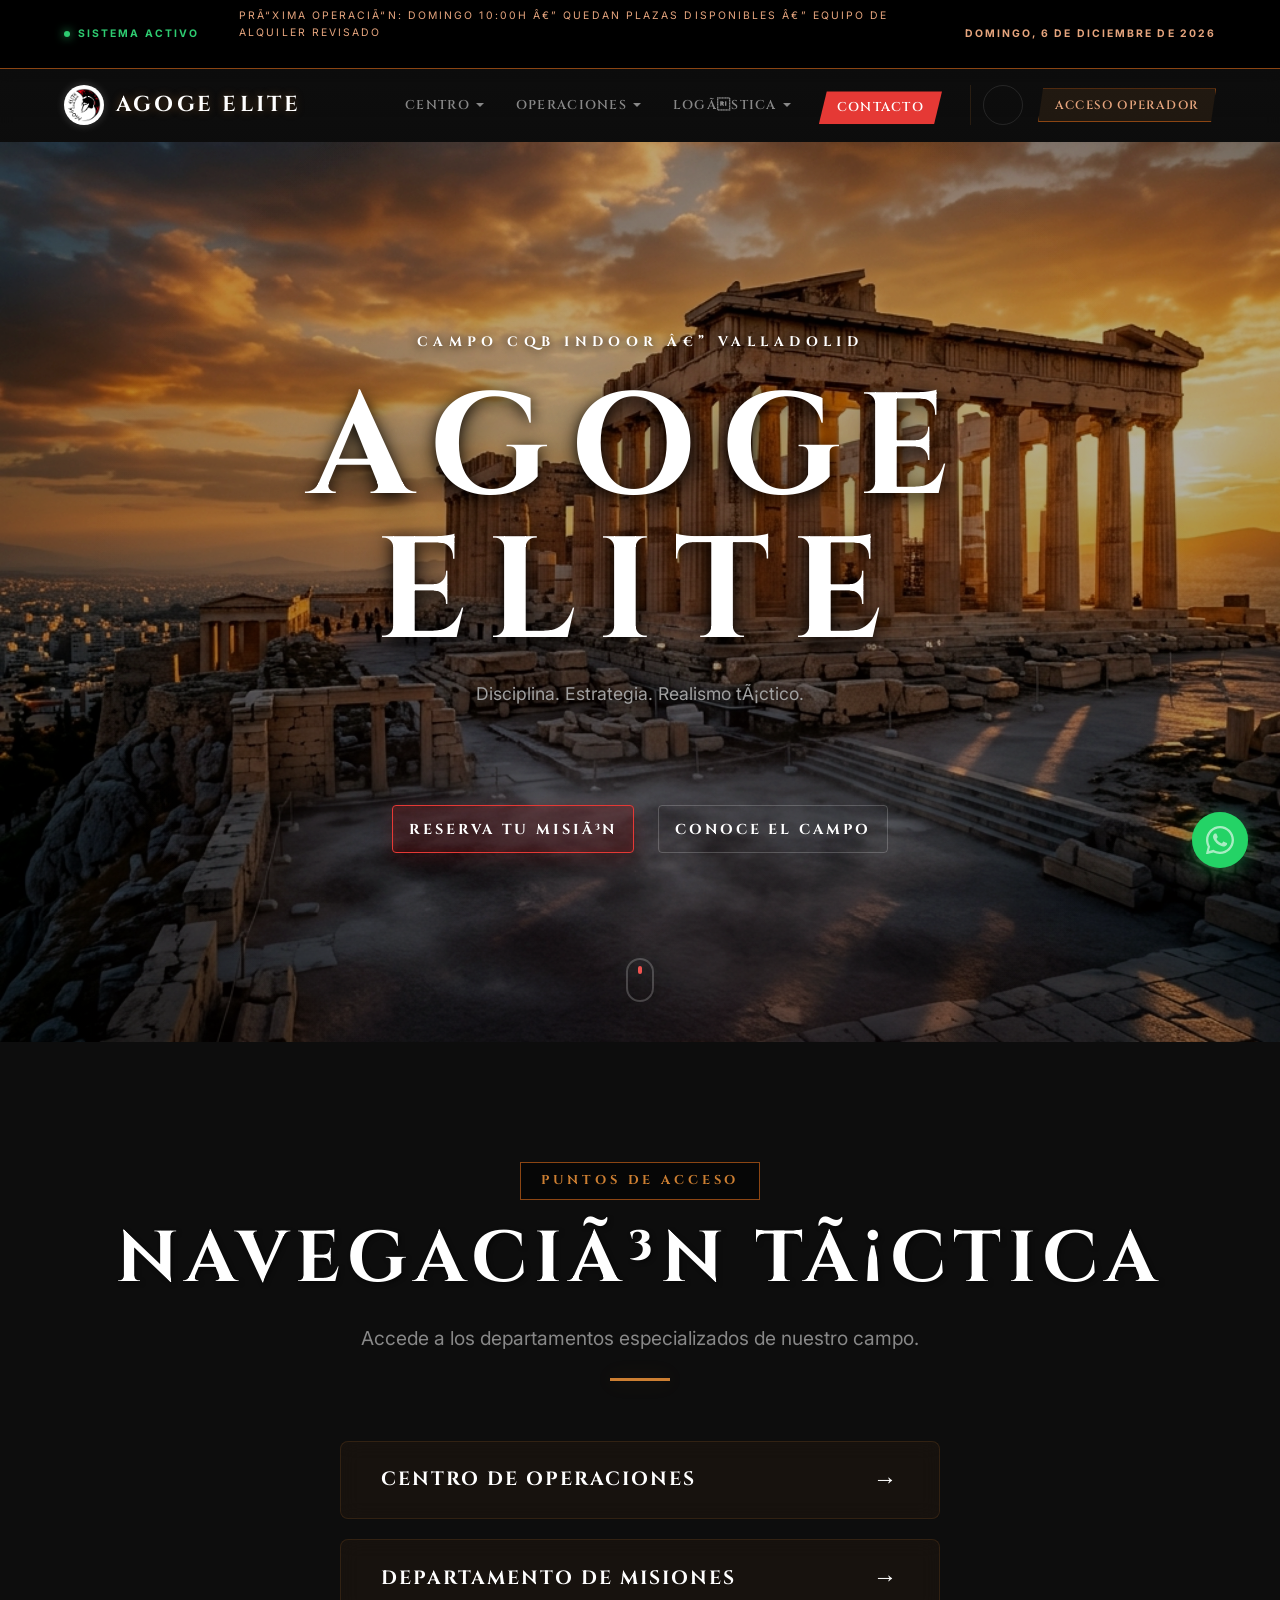
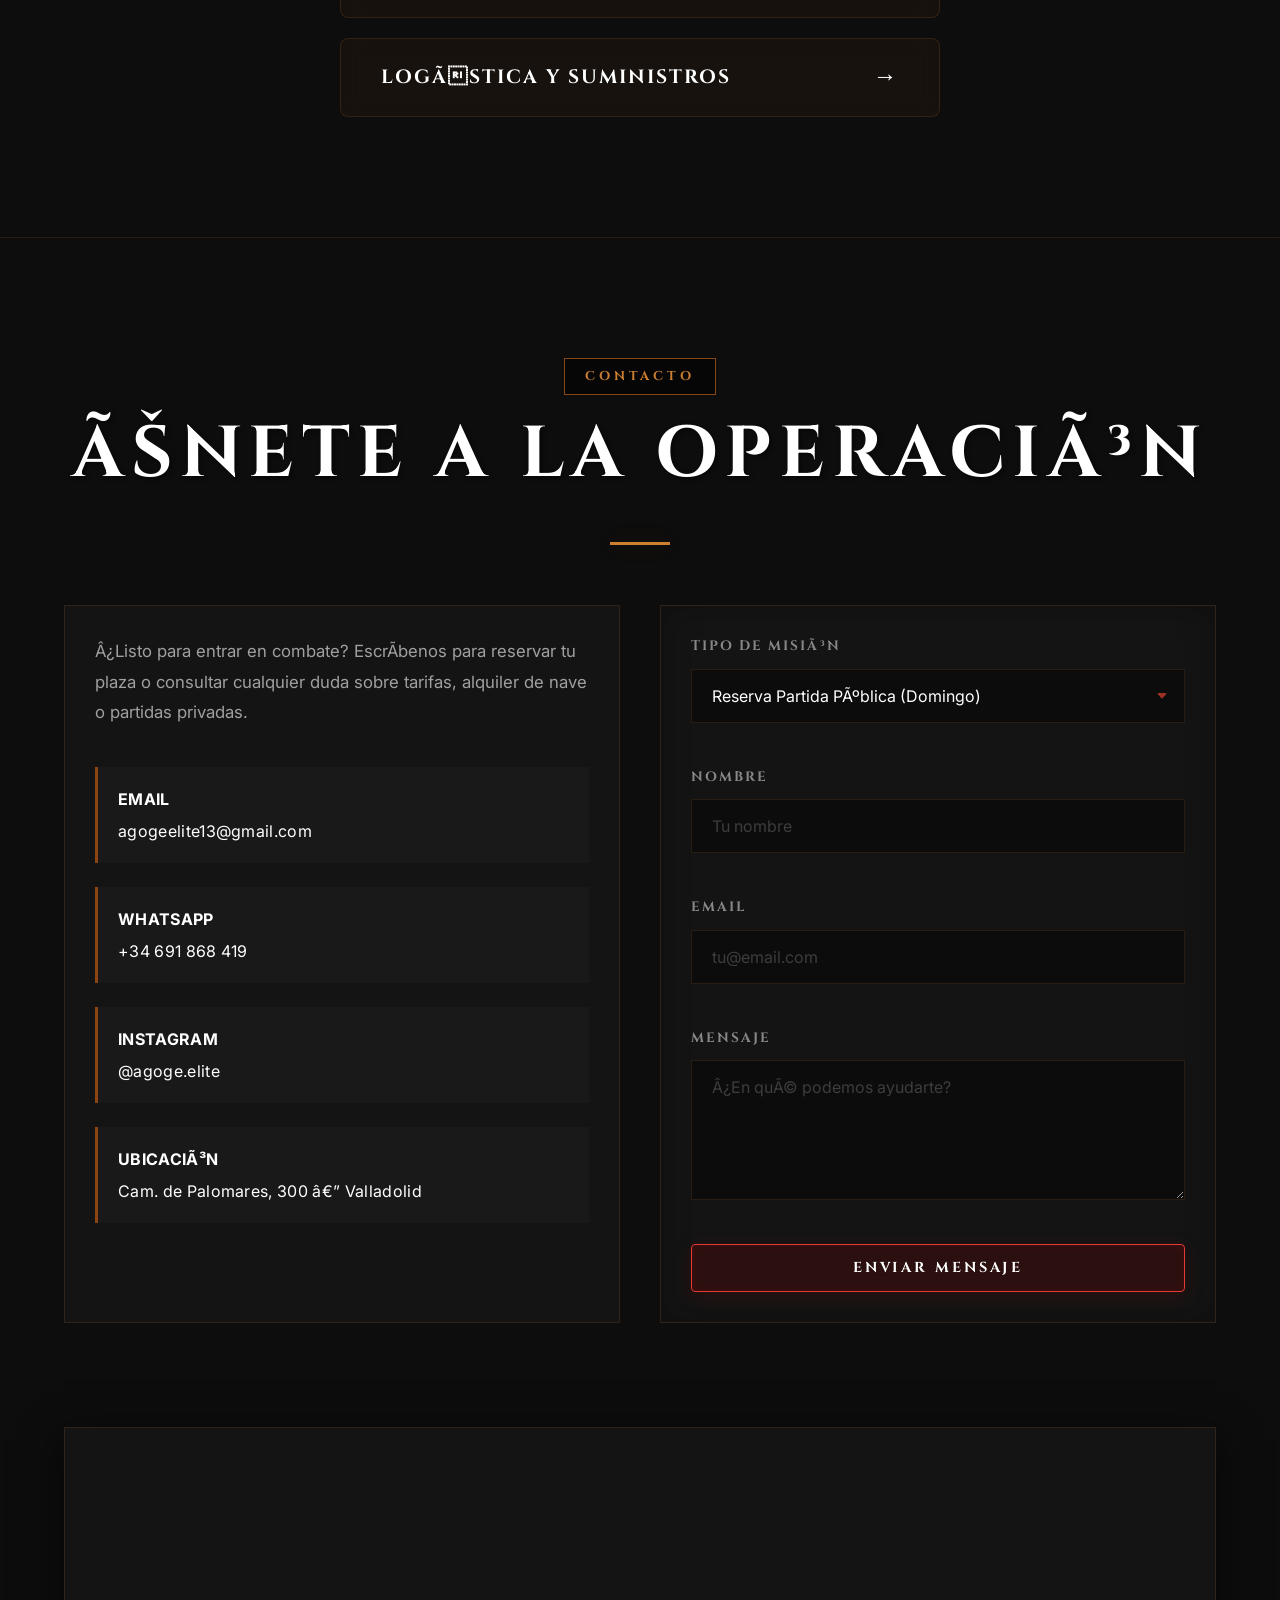
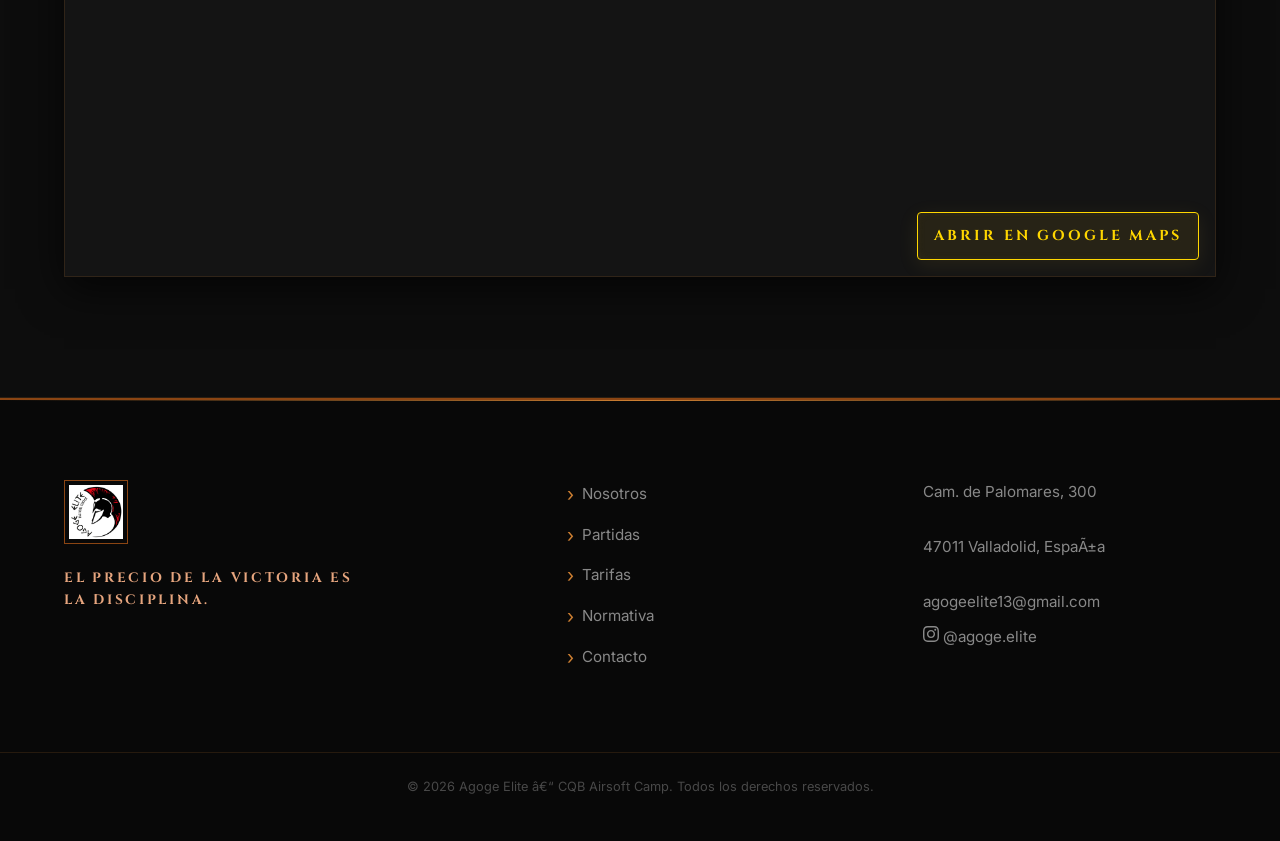
==== commit 76e16aa6: "feat: enable bonus price editing and PAX updates in secretary panel" ====
--- a/index.html
+++ b/index.html
@@ -526,7 +526,7 @@
     <!-- Scripts -->
     <script src="https://cdn.jsdelivr.net/npm/@supabase/supabase-js@2"></script>
     <script src="js/portal.js?v=117"></script>
-    <script type="module" src="script.js?v=119"></script>
+    <script type="module" src="script.js?v=120"></script>
 </body>
 
 </html>
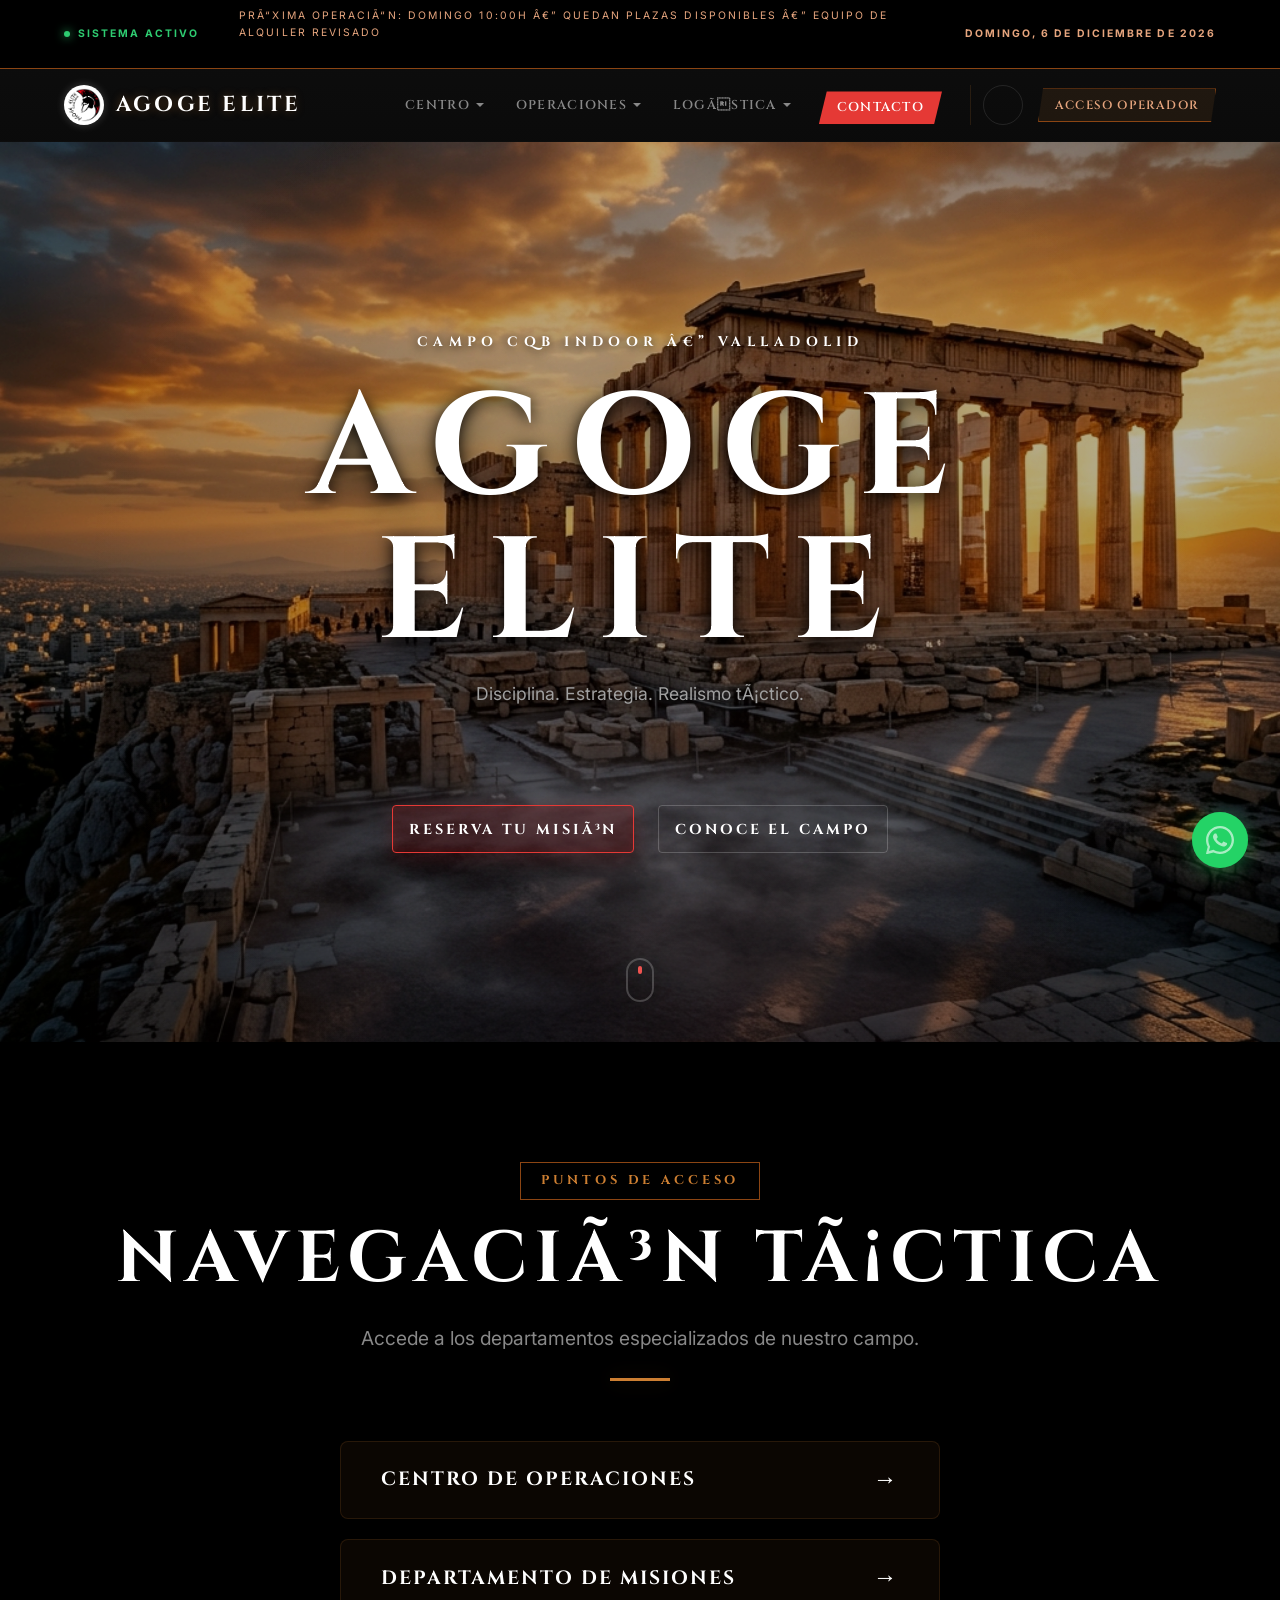
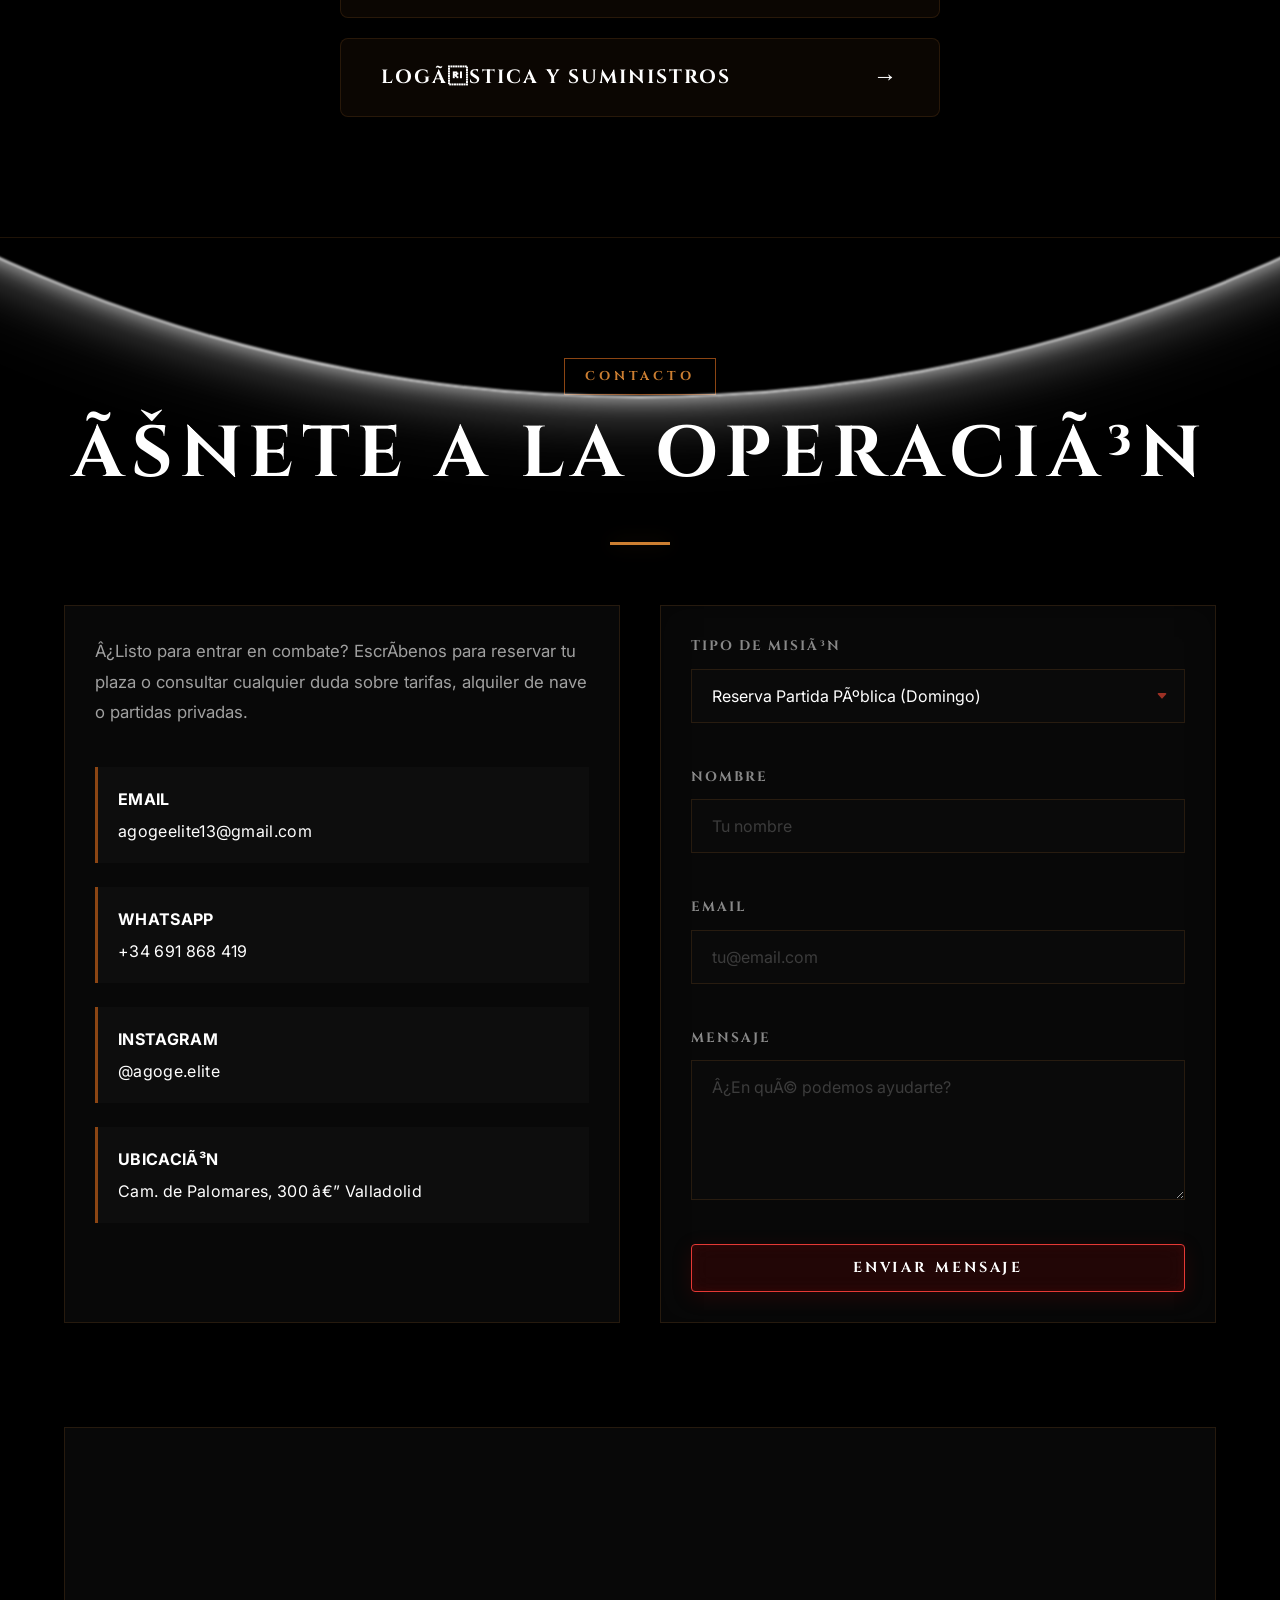
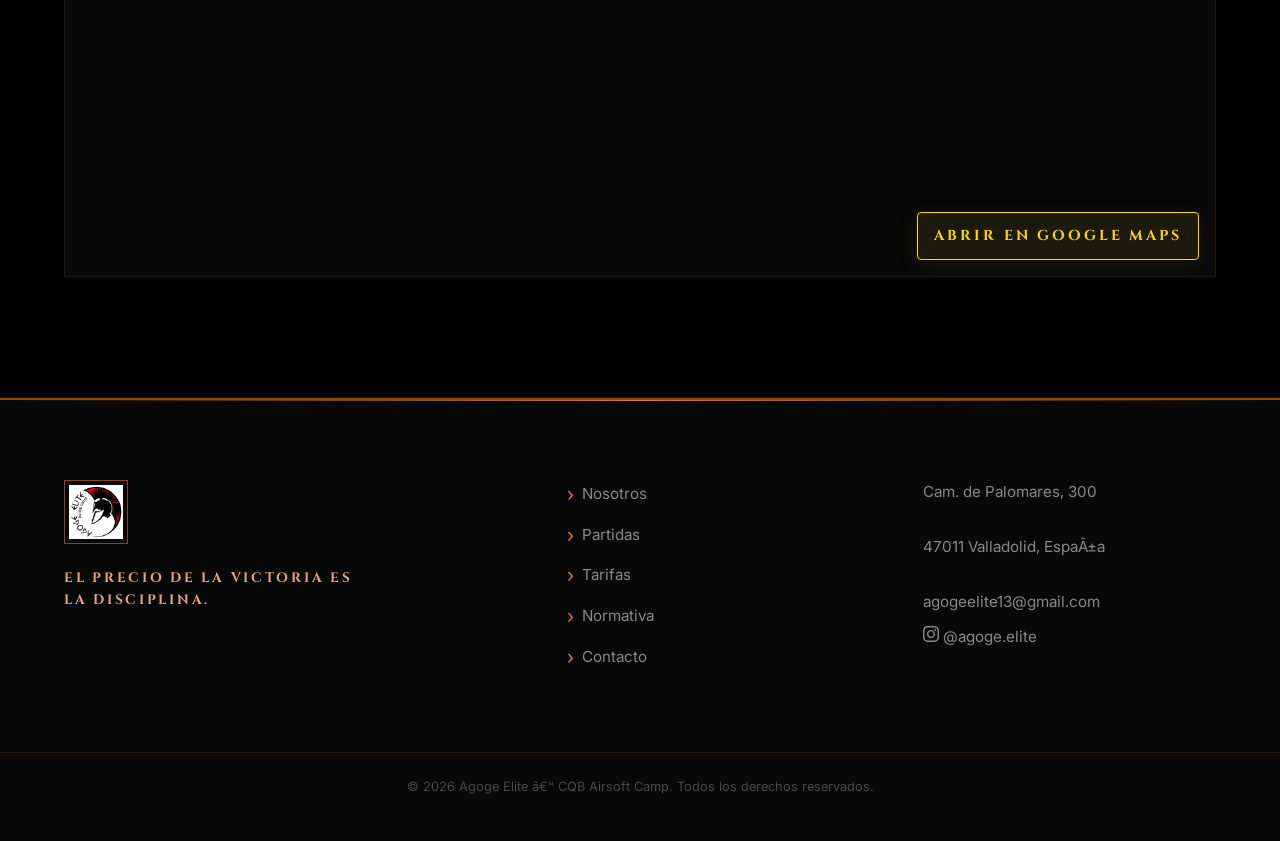
==== commit 3602f3ef: "feat: implement multi-row expense builder for secretary panel" ====
--- a/index.html
+++ b/index.html
@@ -526,7 +526,7 @@
     <!-- Scripts -->
     <script src="https://cdn.jsdelivr.net/npm/@supabase/supabase-js@2"></script>
     <script src="js/portal.js?v=117"></script>
-    <script type="module" src="script.js?v=120"></script>
+    <script type="module" src="script.js?v=121"></script>
 </body>
 
 </html>
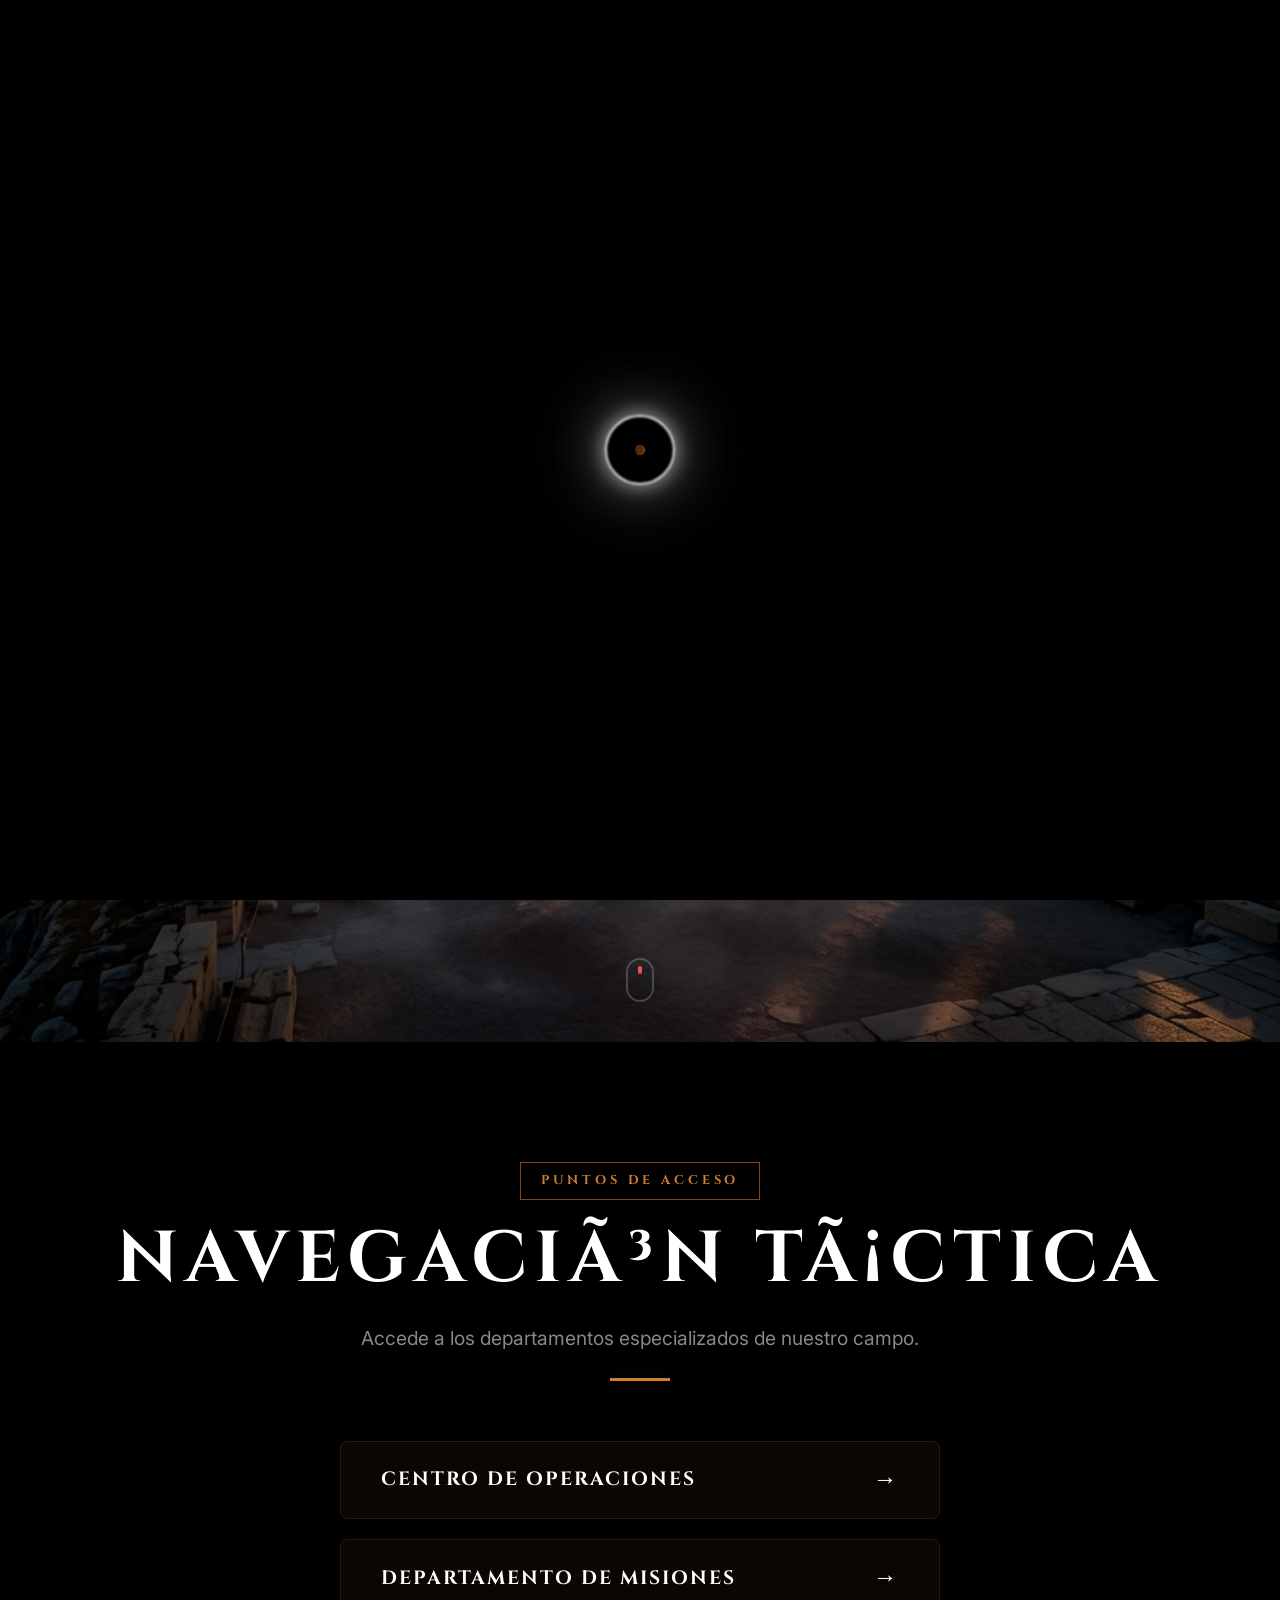
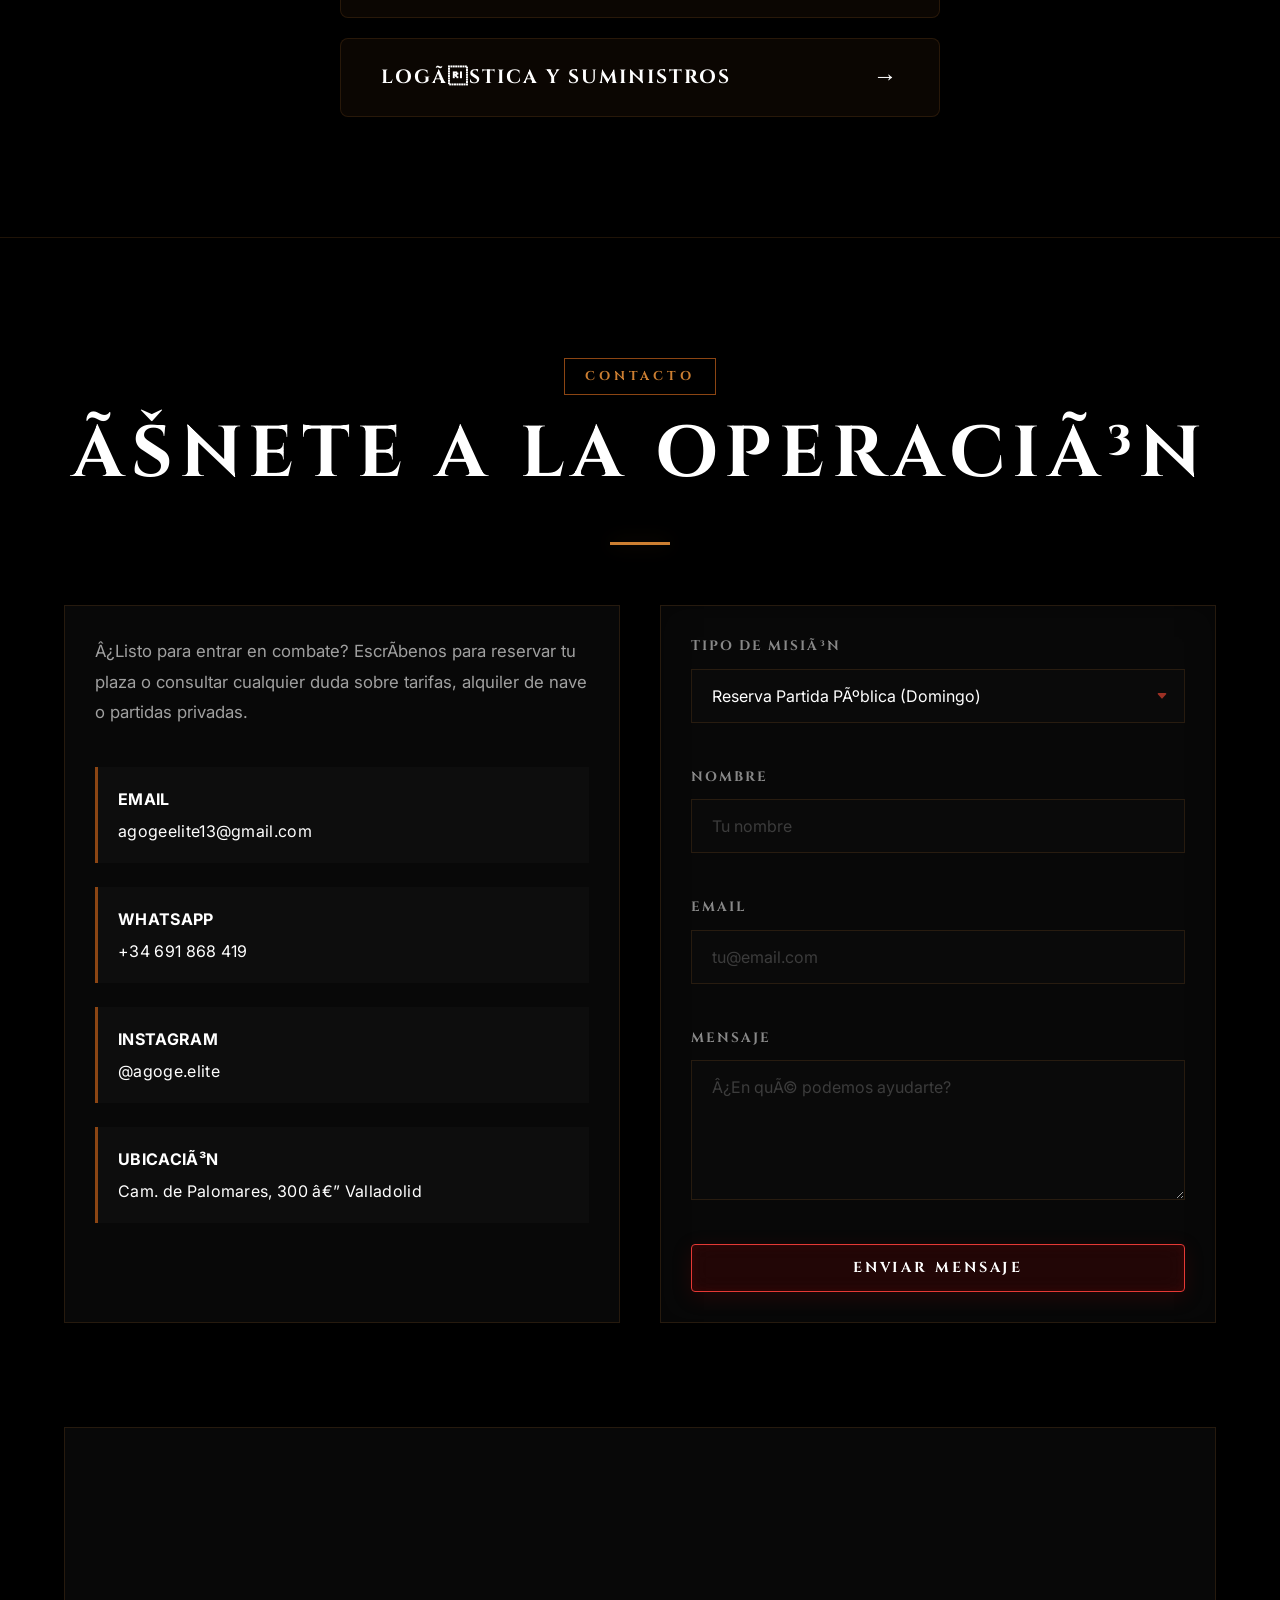
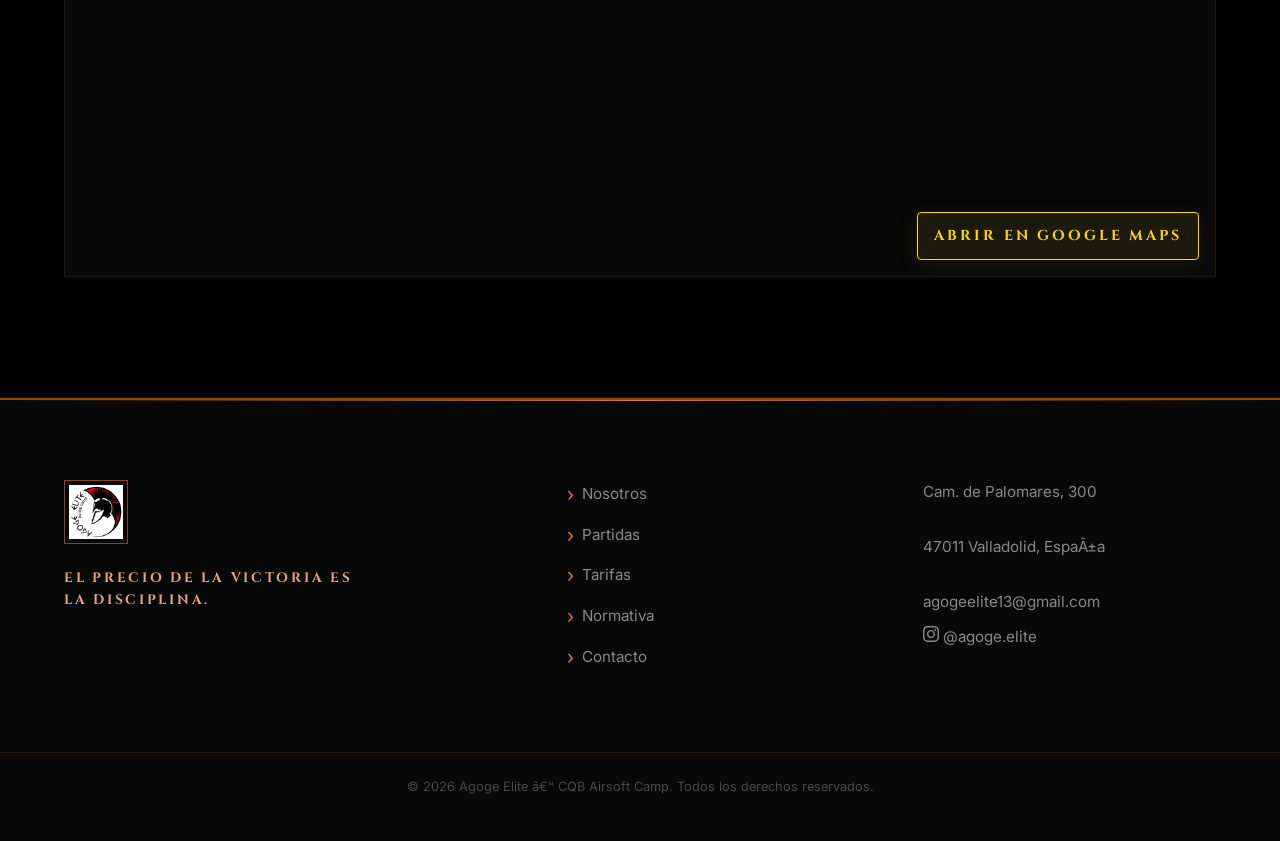
==== commit fb0edef6: "ui: replace browser prompts with a universal edit modal for records" ====
--- a/index.html
+++ b/index.html
@@ -526,7 +526,7 @@
     <!-- Scripts -->
     <script src="https://cdn.jsdelivr.net/npm/@supabase/supabase-js@2"></script>
     <script src="js/portal.js?v=117"></script>
-    <script type="module" src="script.js?v=121"></script>
+    <script type="module" src="script.js?v=122"></script>
 </body>
 
 </html>
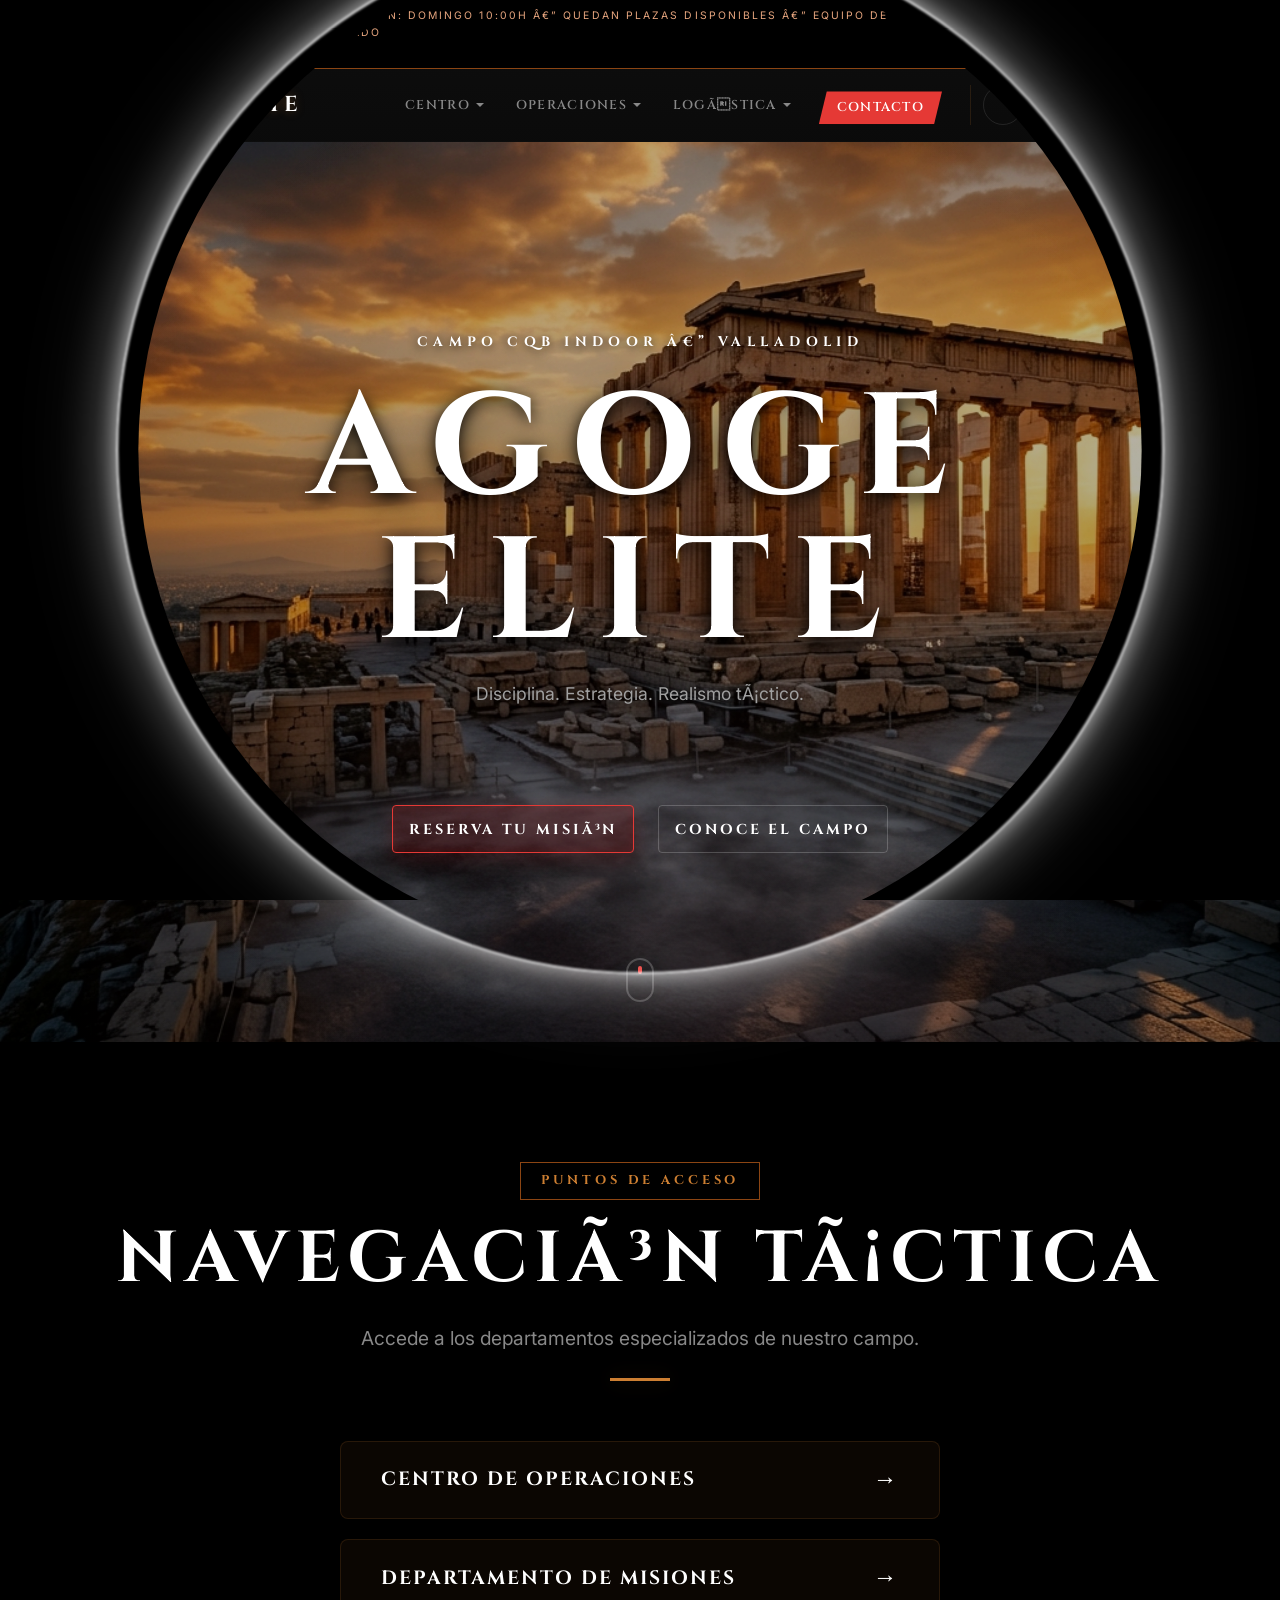
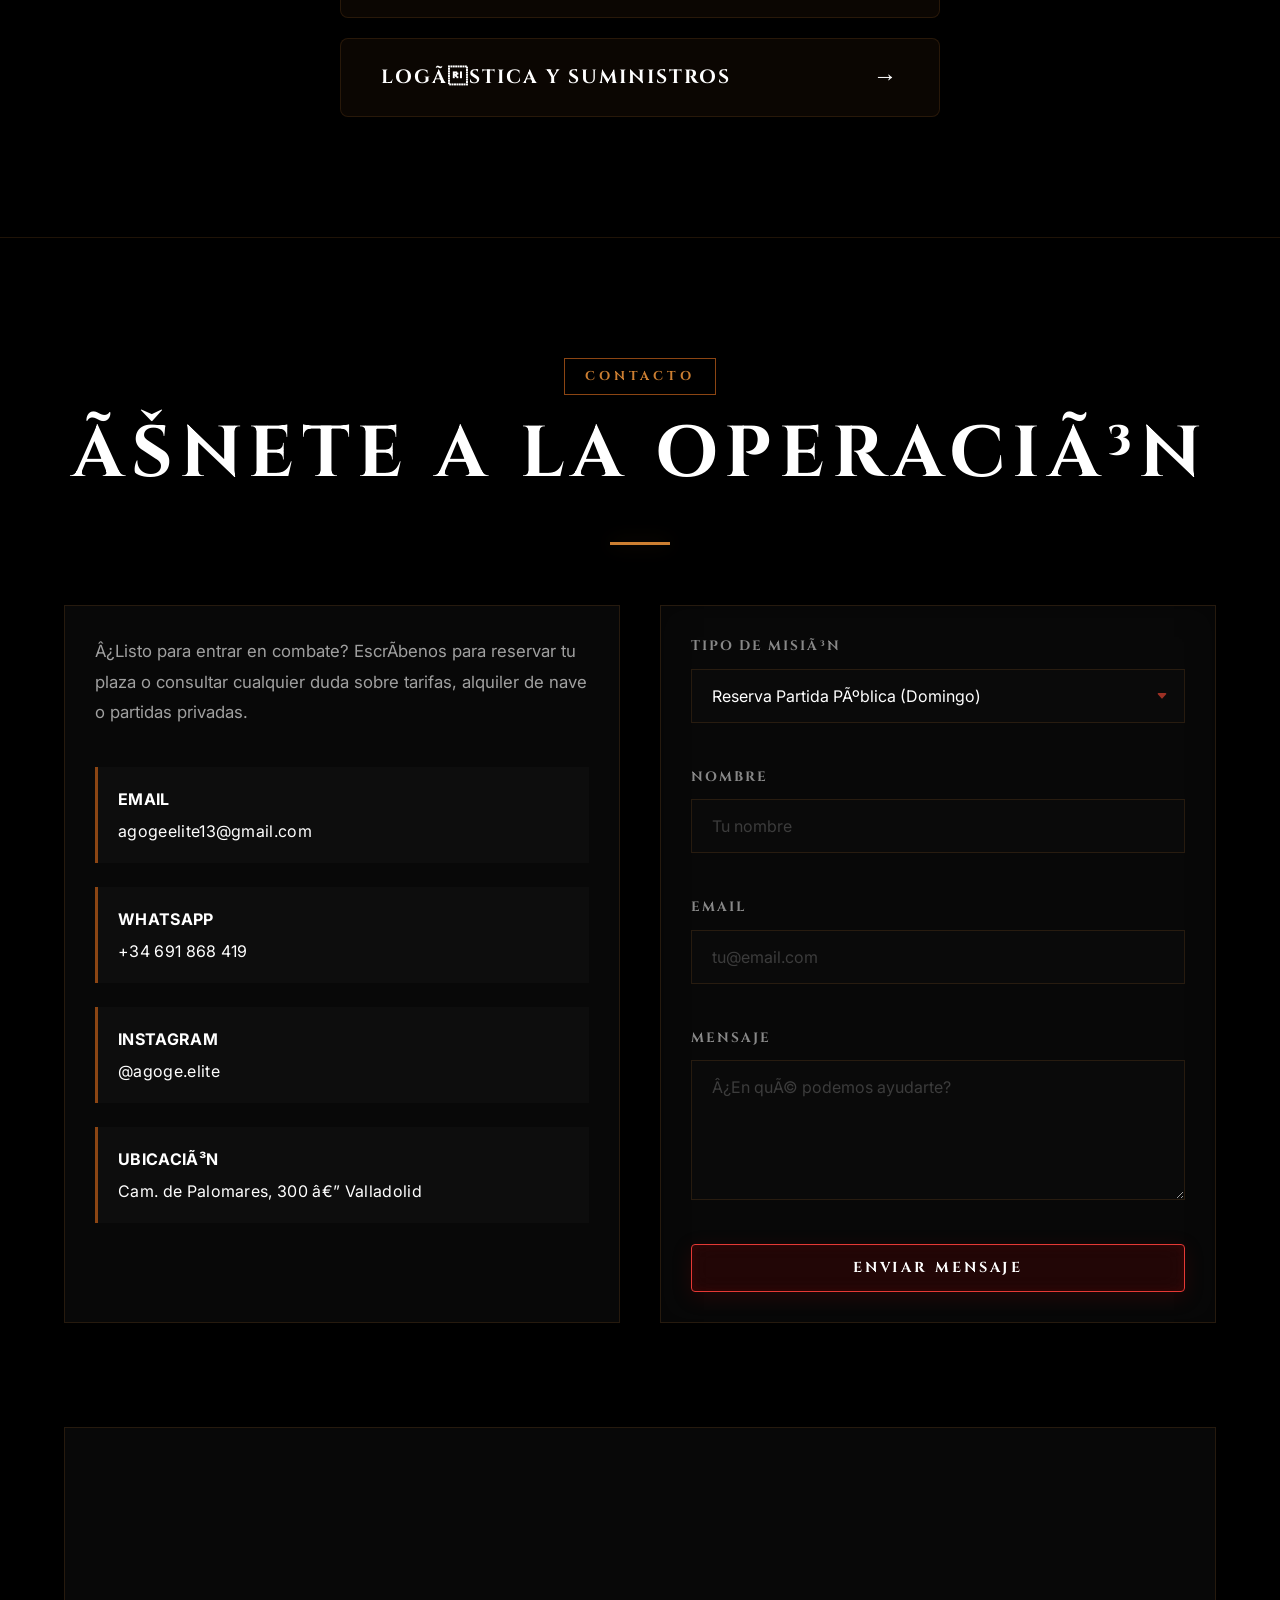
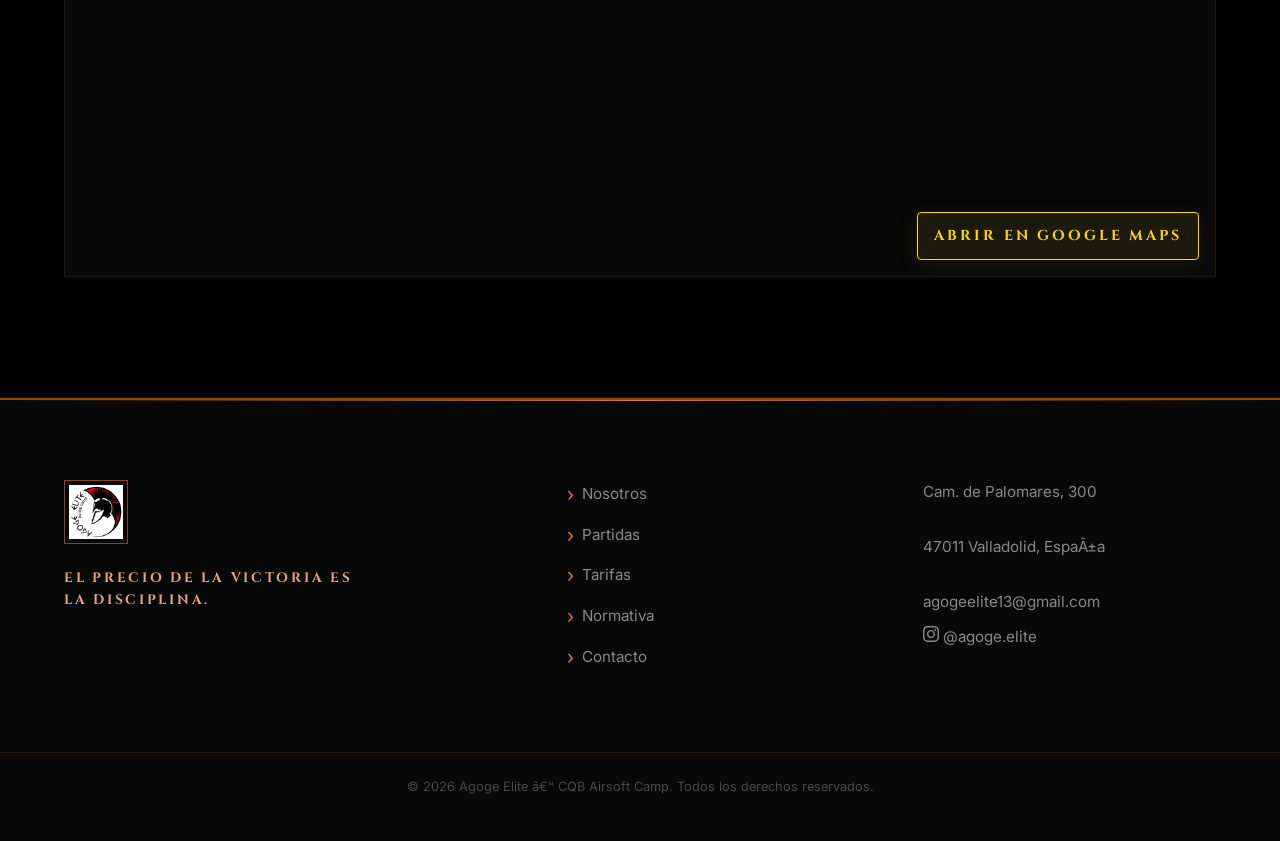
==== commit ea0c3bb3: "fix: resolve modal overlap and add quantity/unit price fields to expenses" ====
--- a/index.html
+++ b/index.html
@@ -526,7 +526,7 @@
     <!-- Scripts -->
     <script src="https://cdn.jsdelivr.net/npm/@supabase/supabase-js@2"></script>
     <script src="js/portal.js?v=117"></script>
-    <script type="module" src="script.js?v=122"></script>
+    <script type="module" src="script.js?v=123"></script>
 </body>
 
 </html>
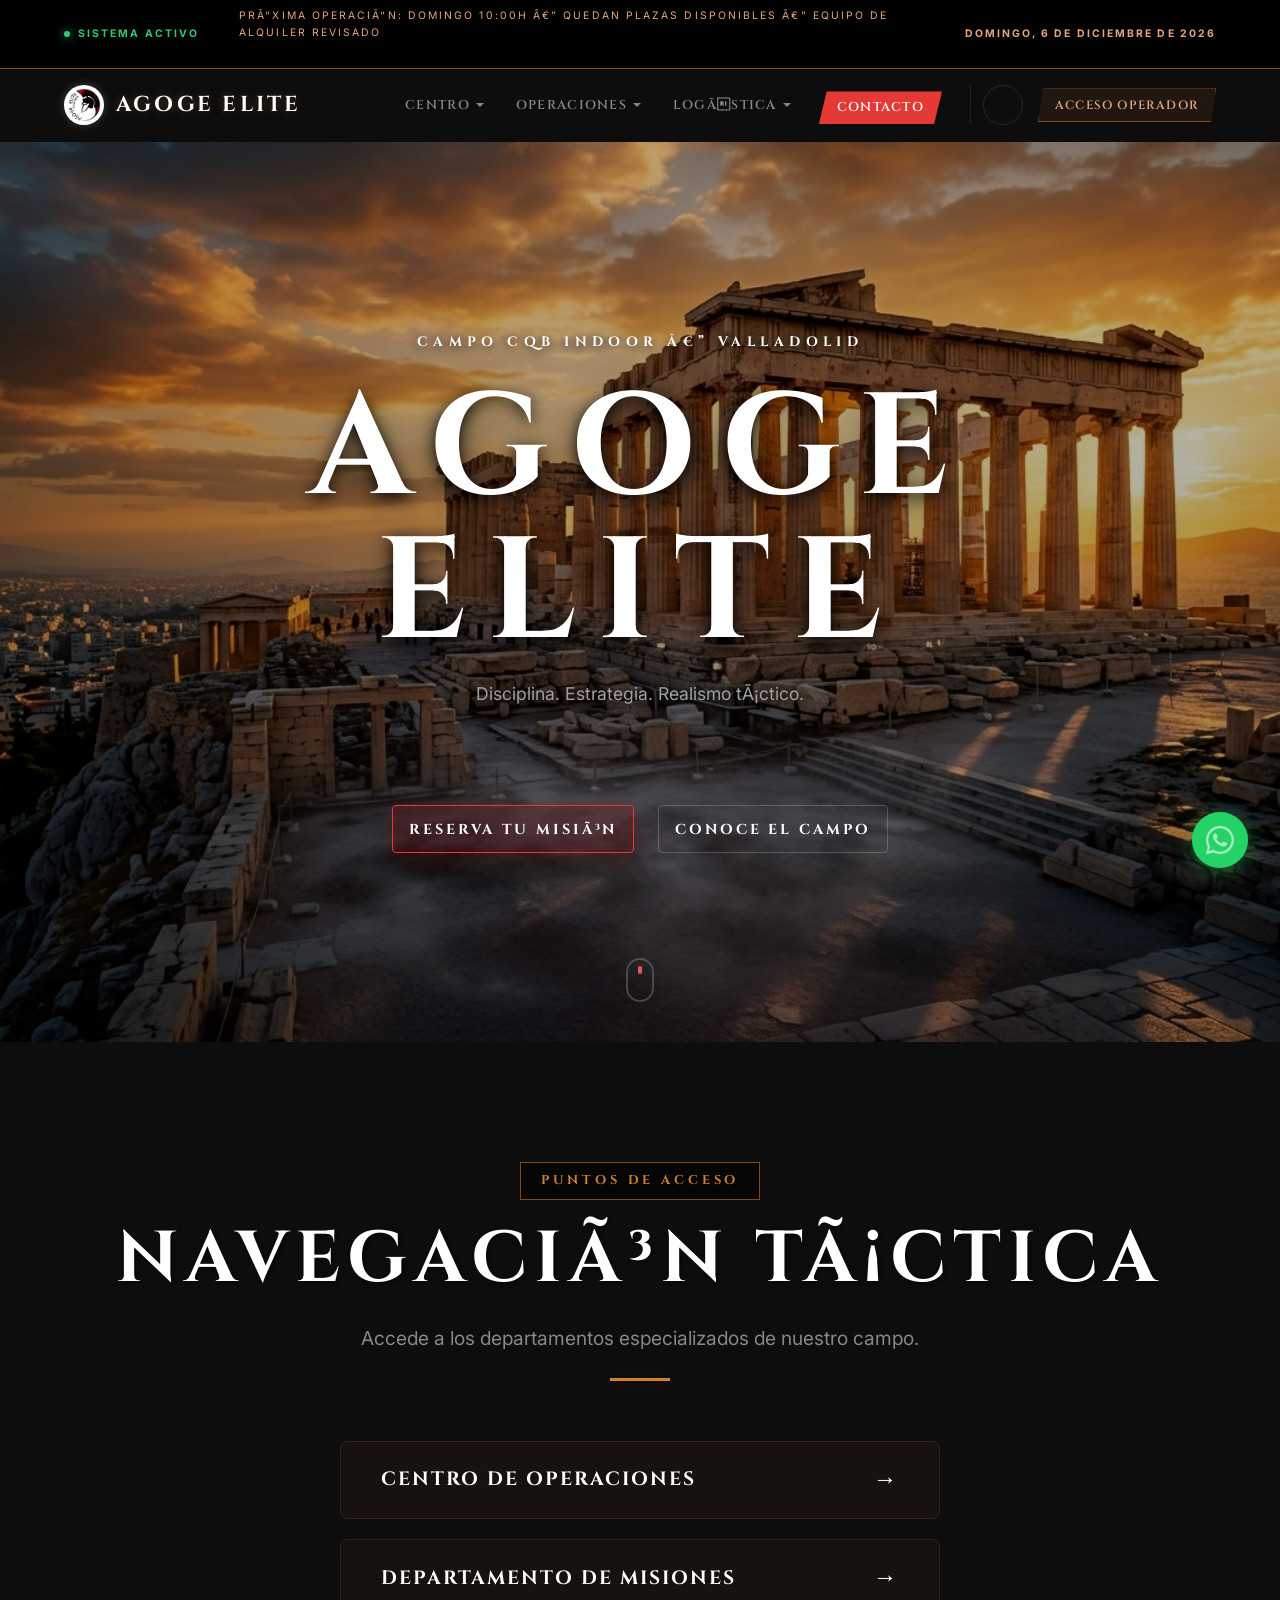
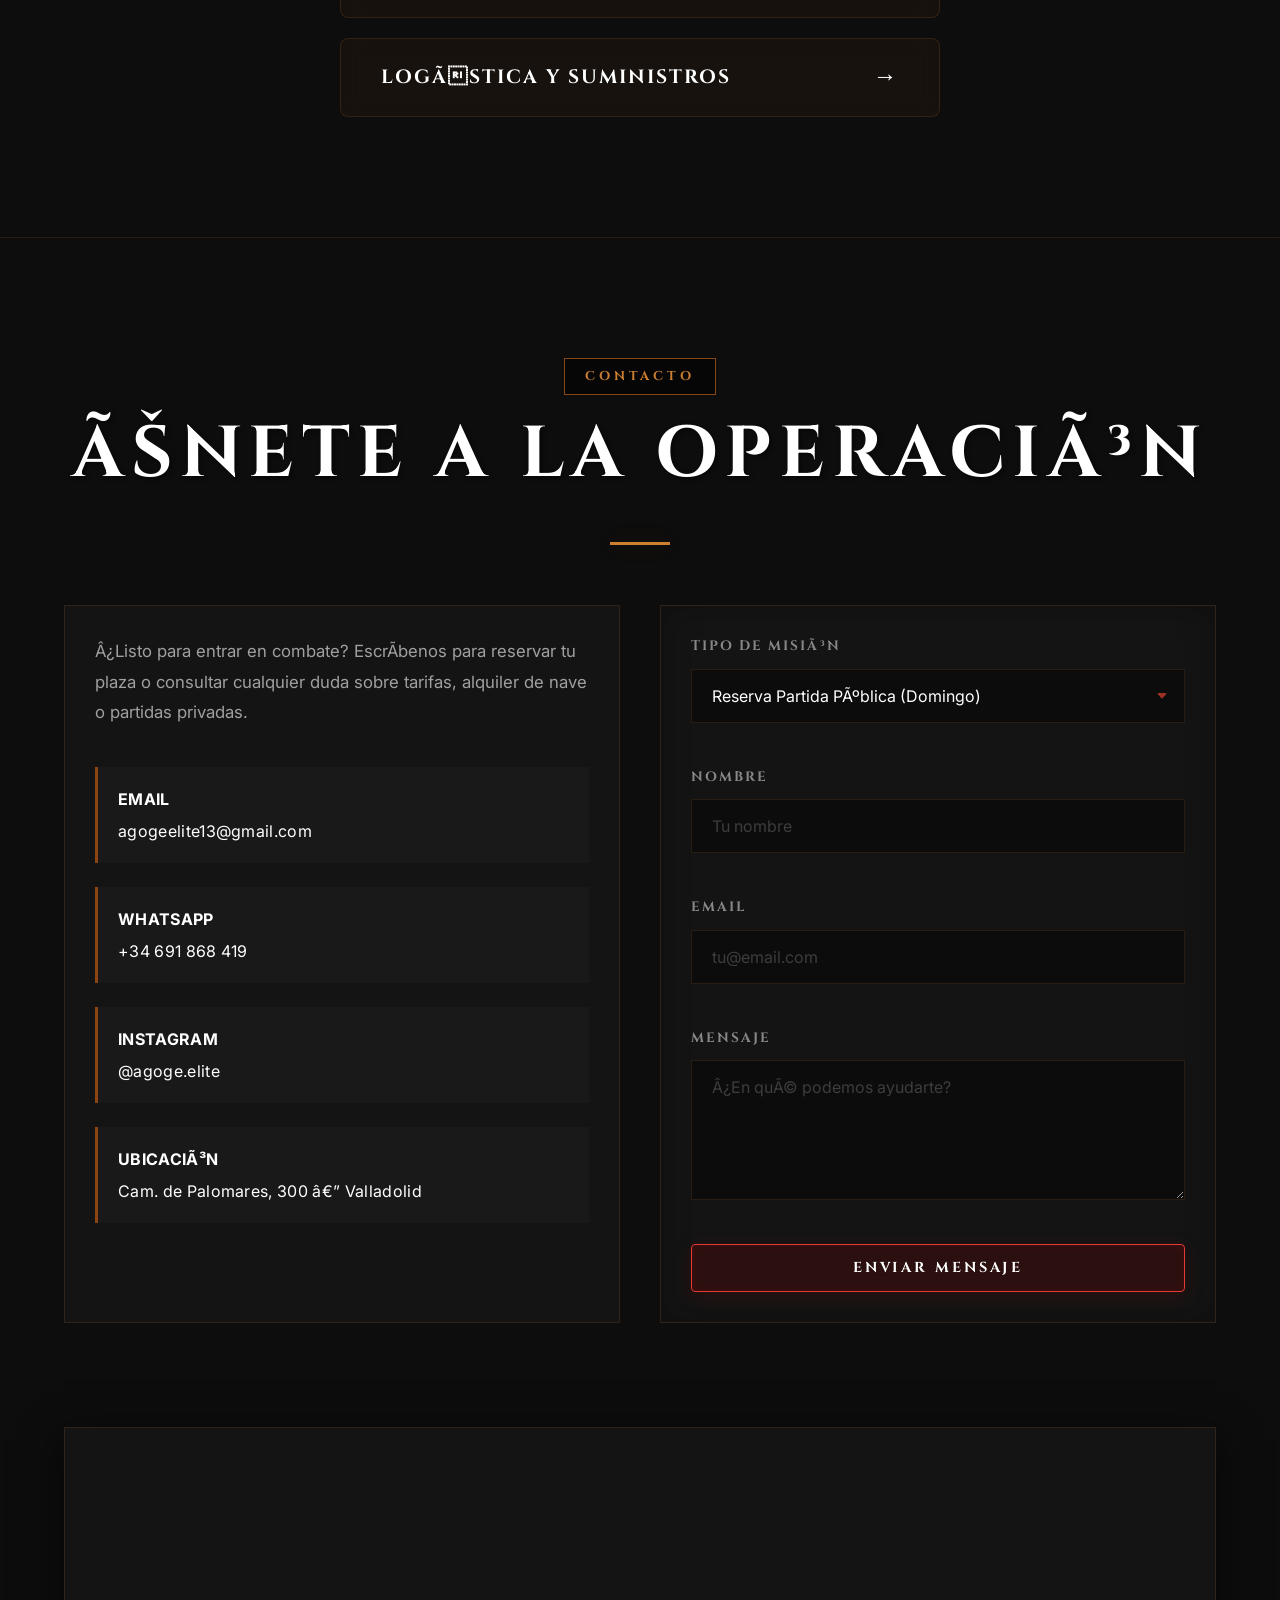
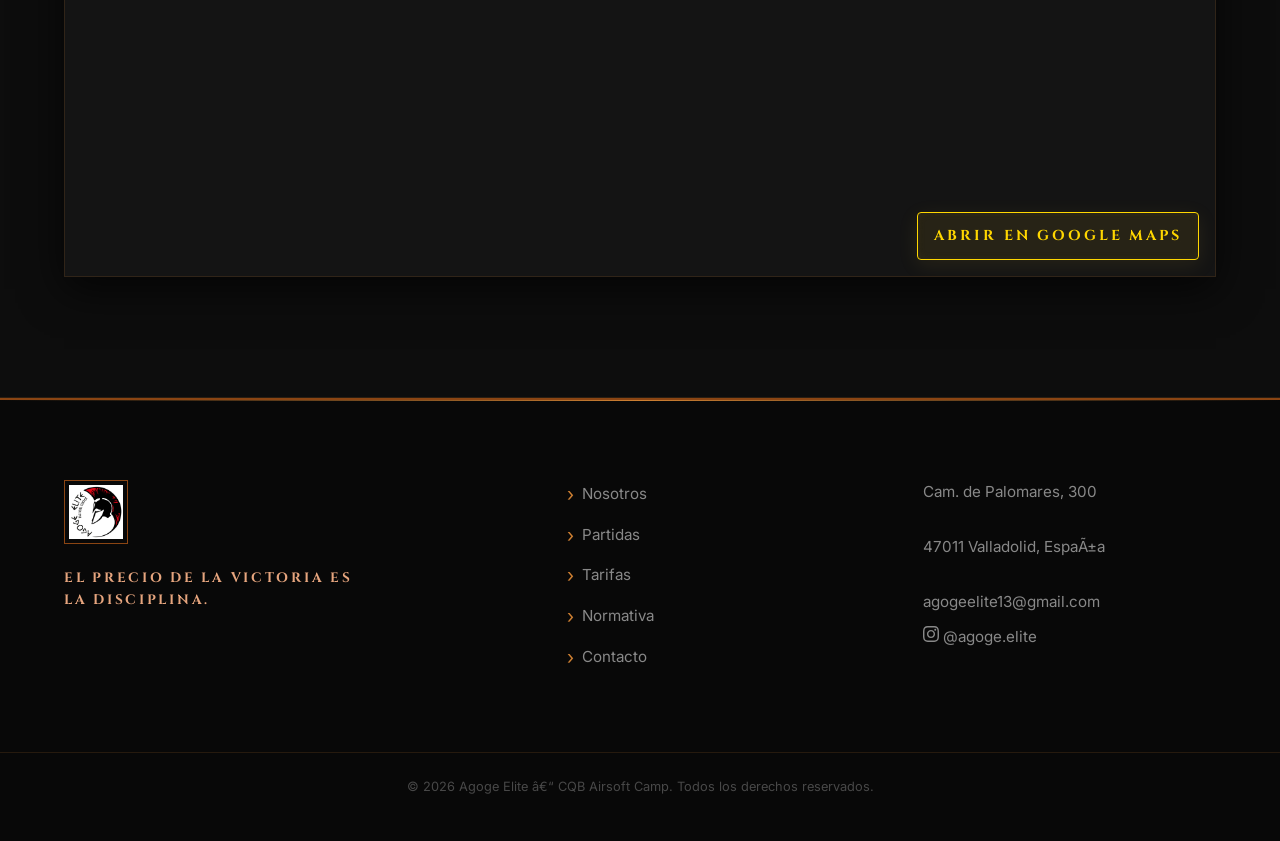
==== commit 29ac4a41: "feat: enable editing of payment methods for expenses in the universal modal" ====
--- a/index.html
+++ b/index.html
@@ -526,7 +526,7 @@
     <!-- Scripts -->
     <script src="https://cdn.jsdelivr.net/npm/@supabase/supabase-js@2"></script>
     <script src="js/portal.js?v=117"></script>
-    <script type="module" src="script.js?v=123"></script>
+    <script type="module" src="script.js?v=124"></script>
 </body>
 
 </html>
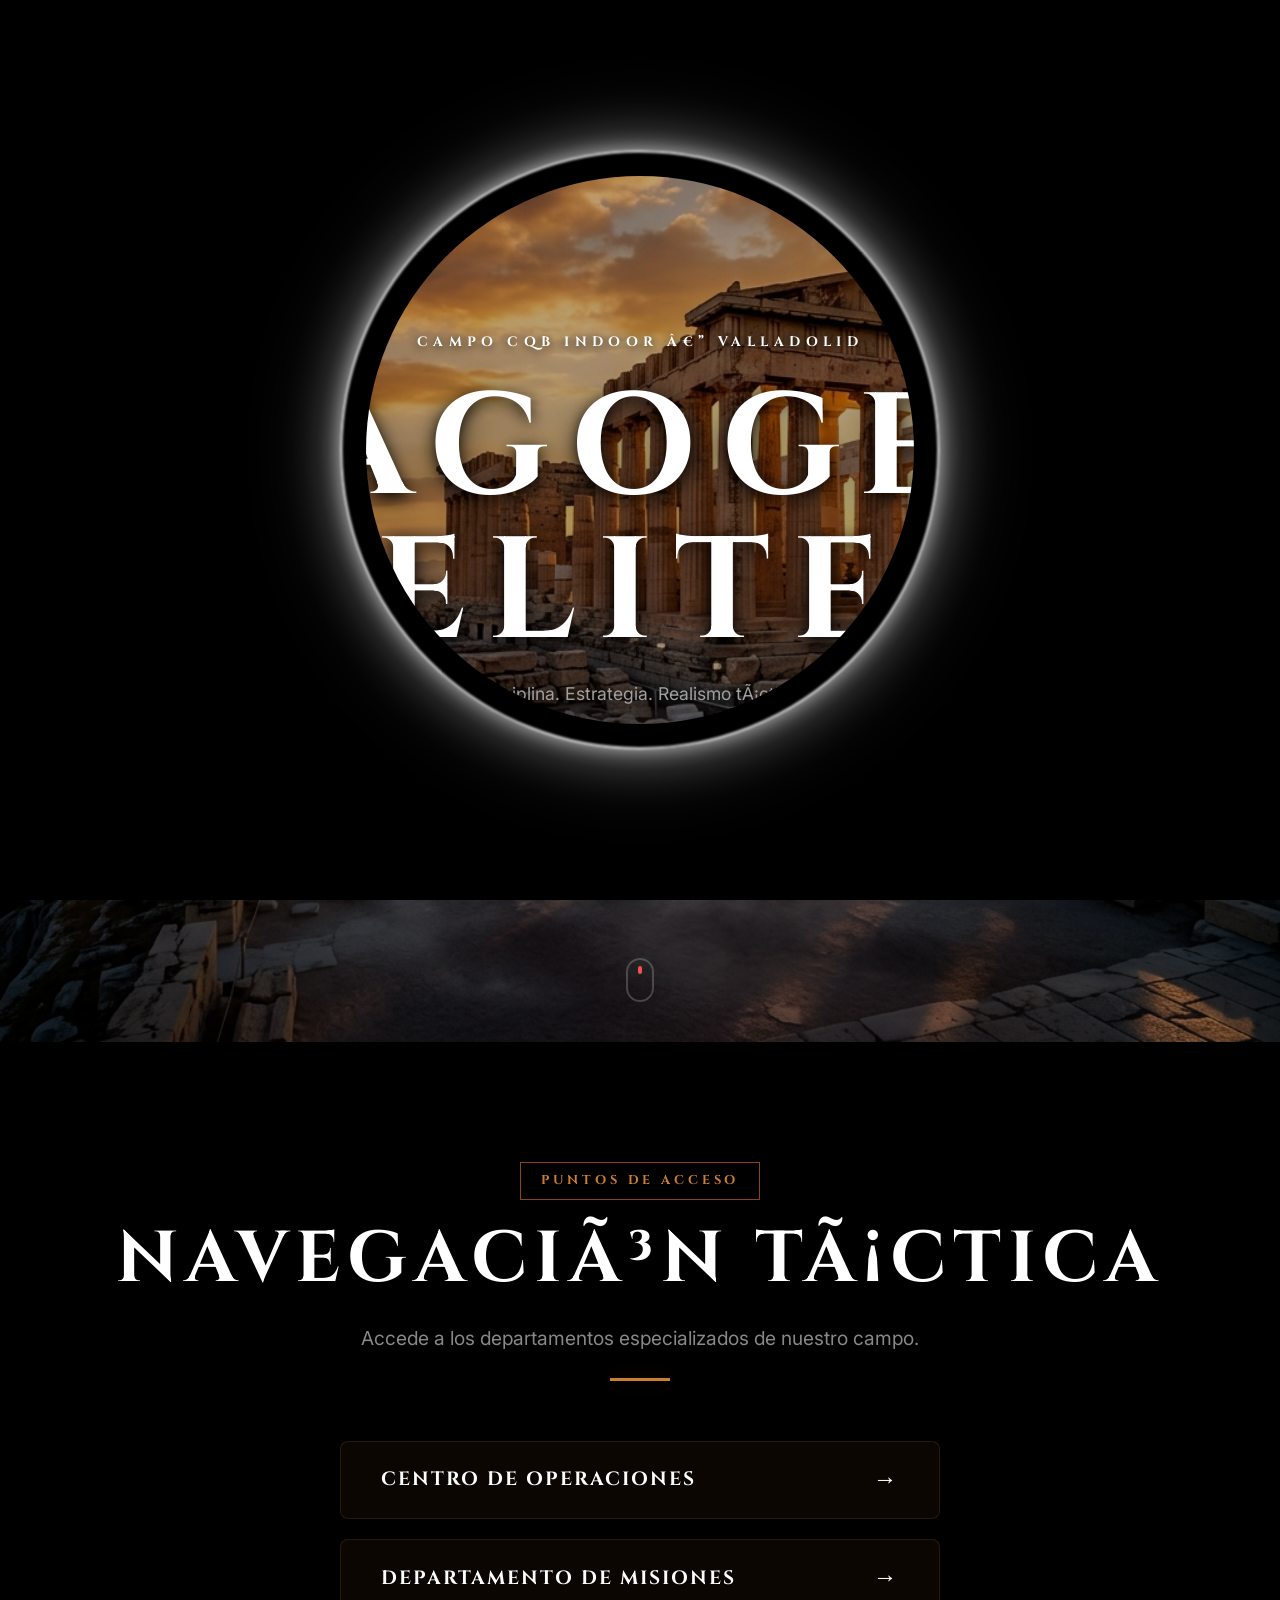
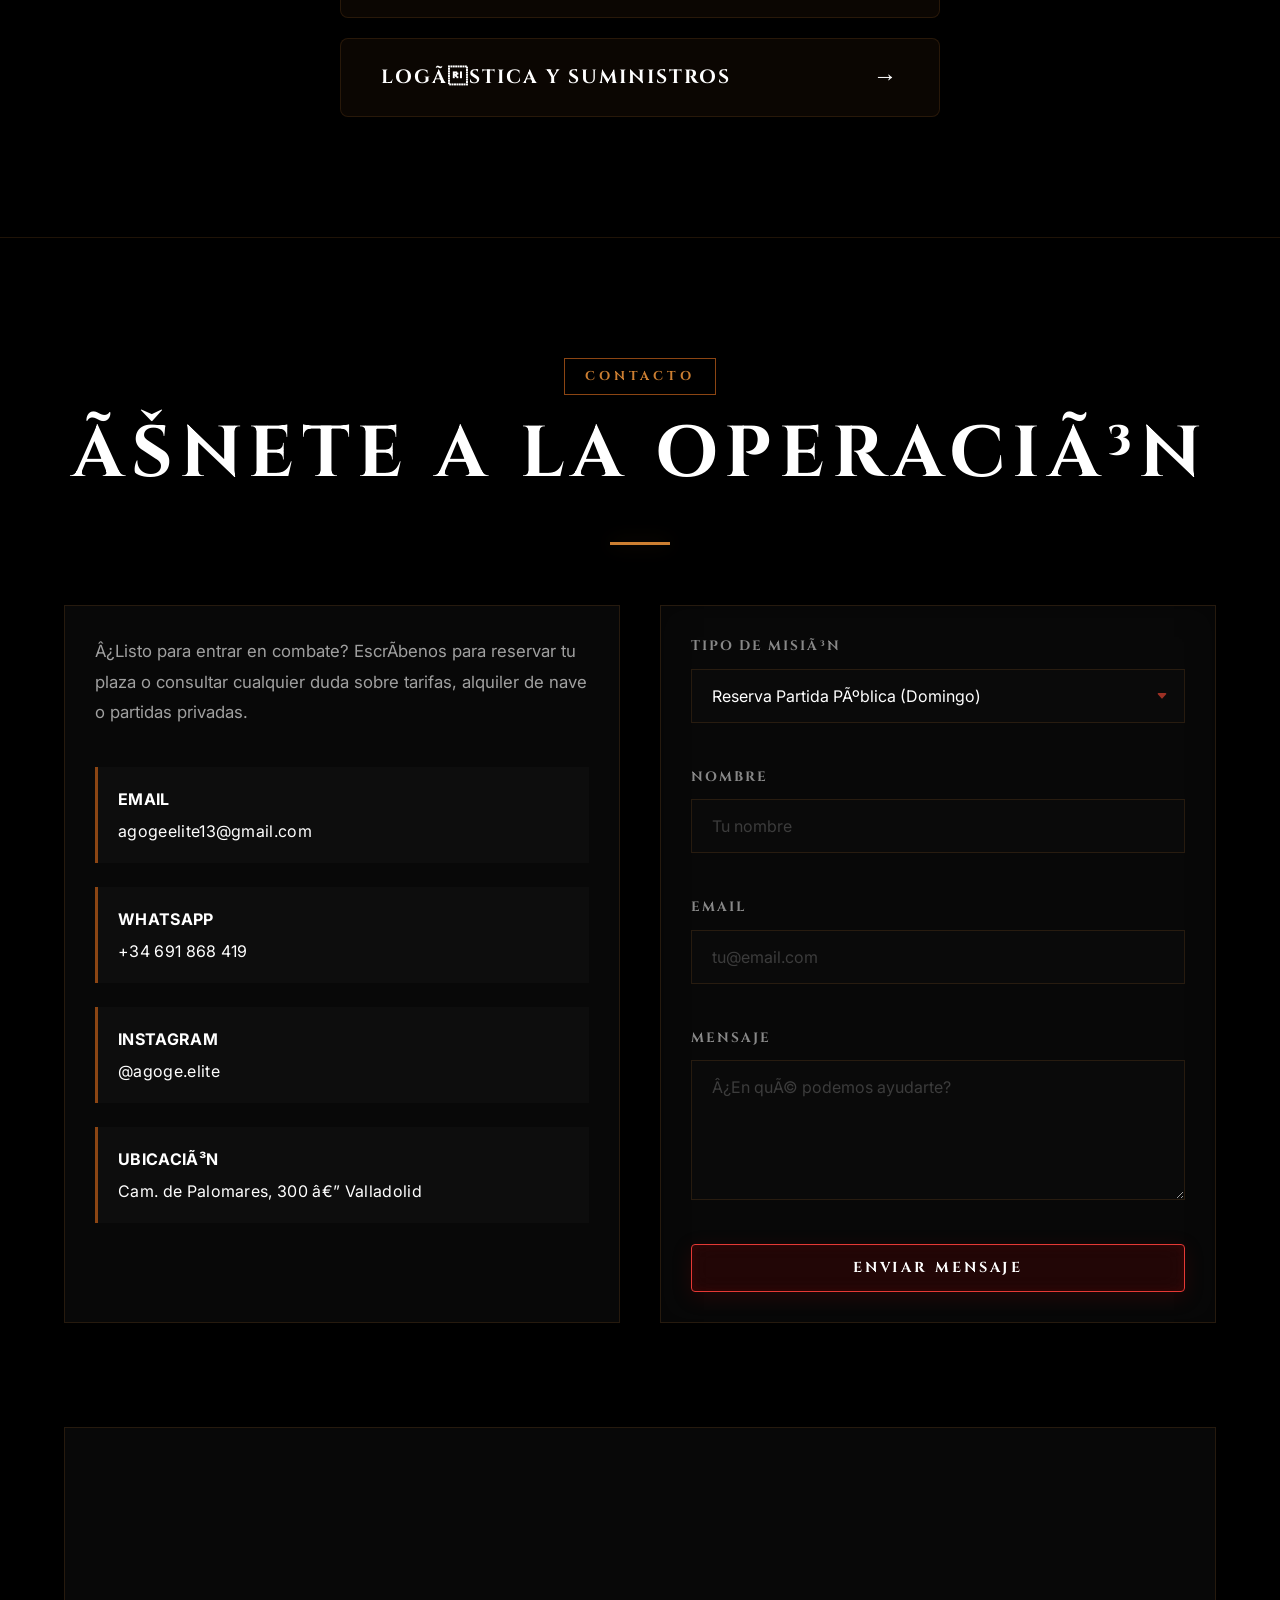
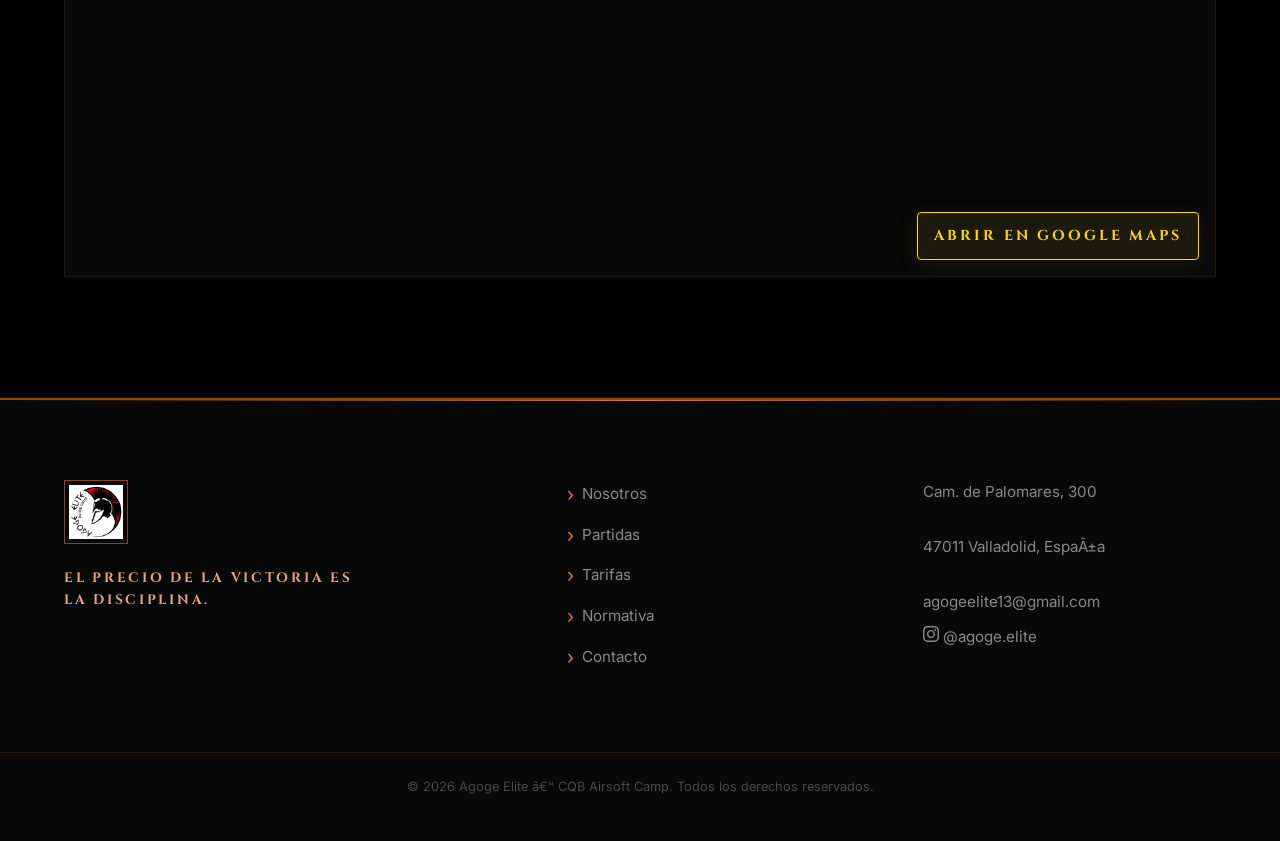
==== commit 97e2a79f: "fix(secretary): calculate monthly income, monthly expenses and net balance properly in stats dashboa" ====
--- a/index.html
+++ b/index.html
@@ -526,7 +526,7 @@
     <!-- Scripts -->
     <script src="https://cdn.jsdelivr.net/npm/@supabase/supabase-js@2"></script>
     <script src="js/portal.js?v=117"></script>
-    <script type="module" src="script.js?v=124"></script>
+    <script type="module" src="script.js?v=125"></script>
 </body>
 
 </html>
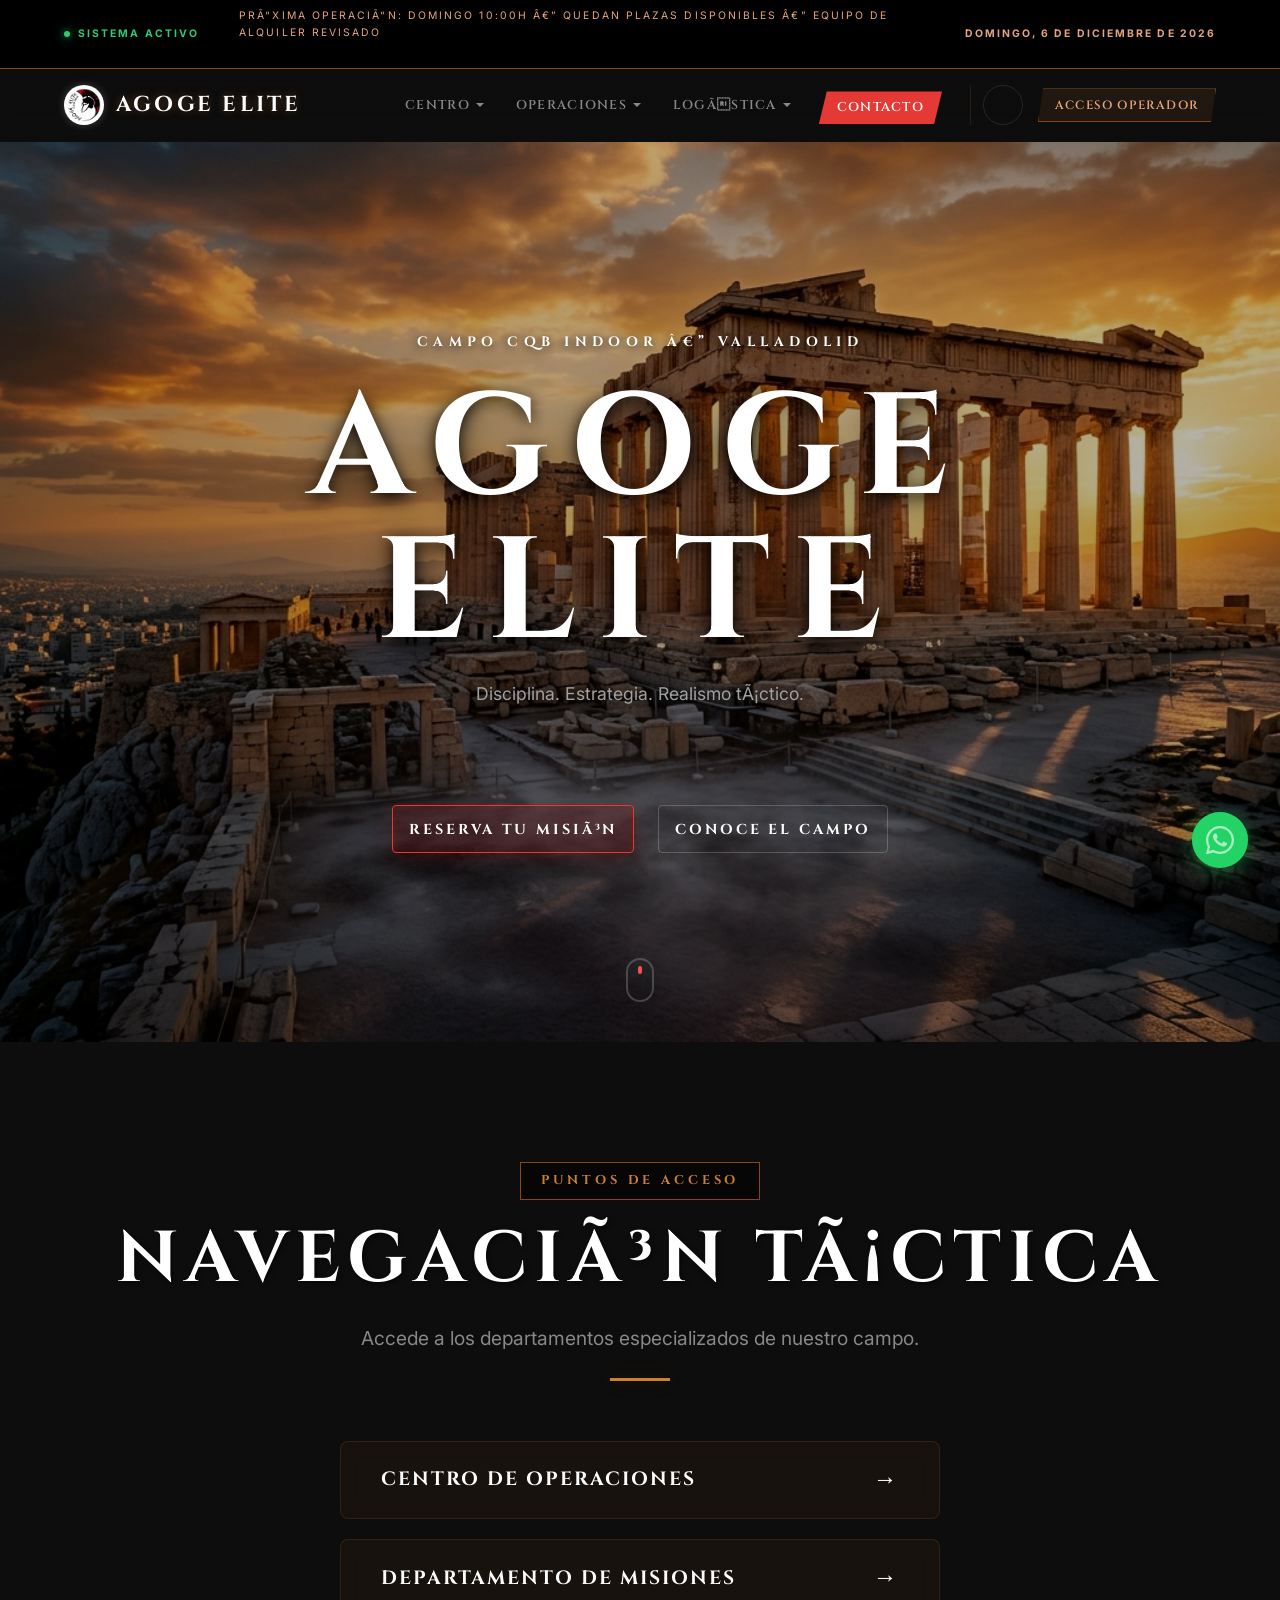
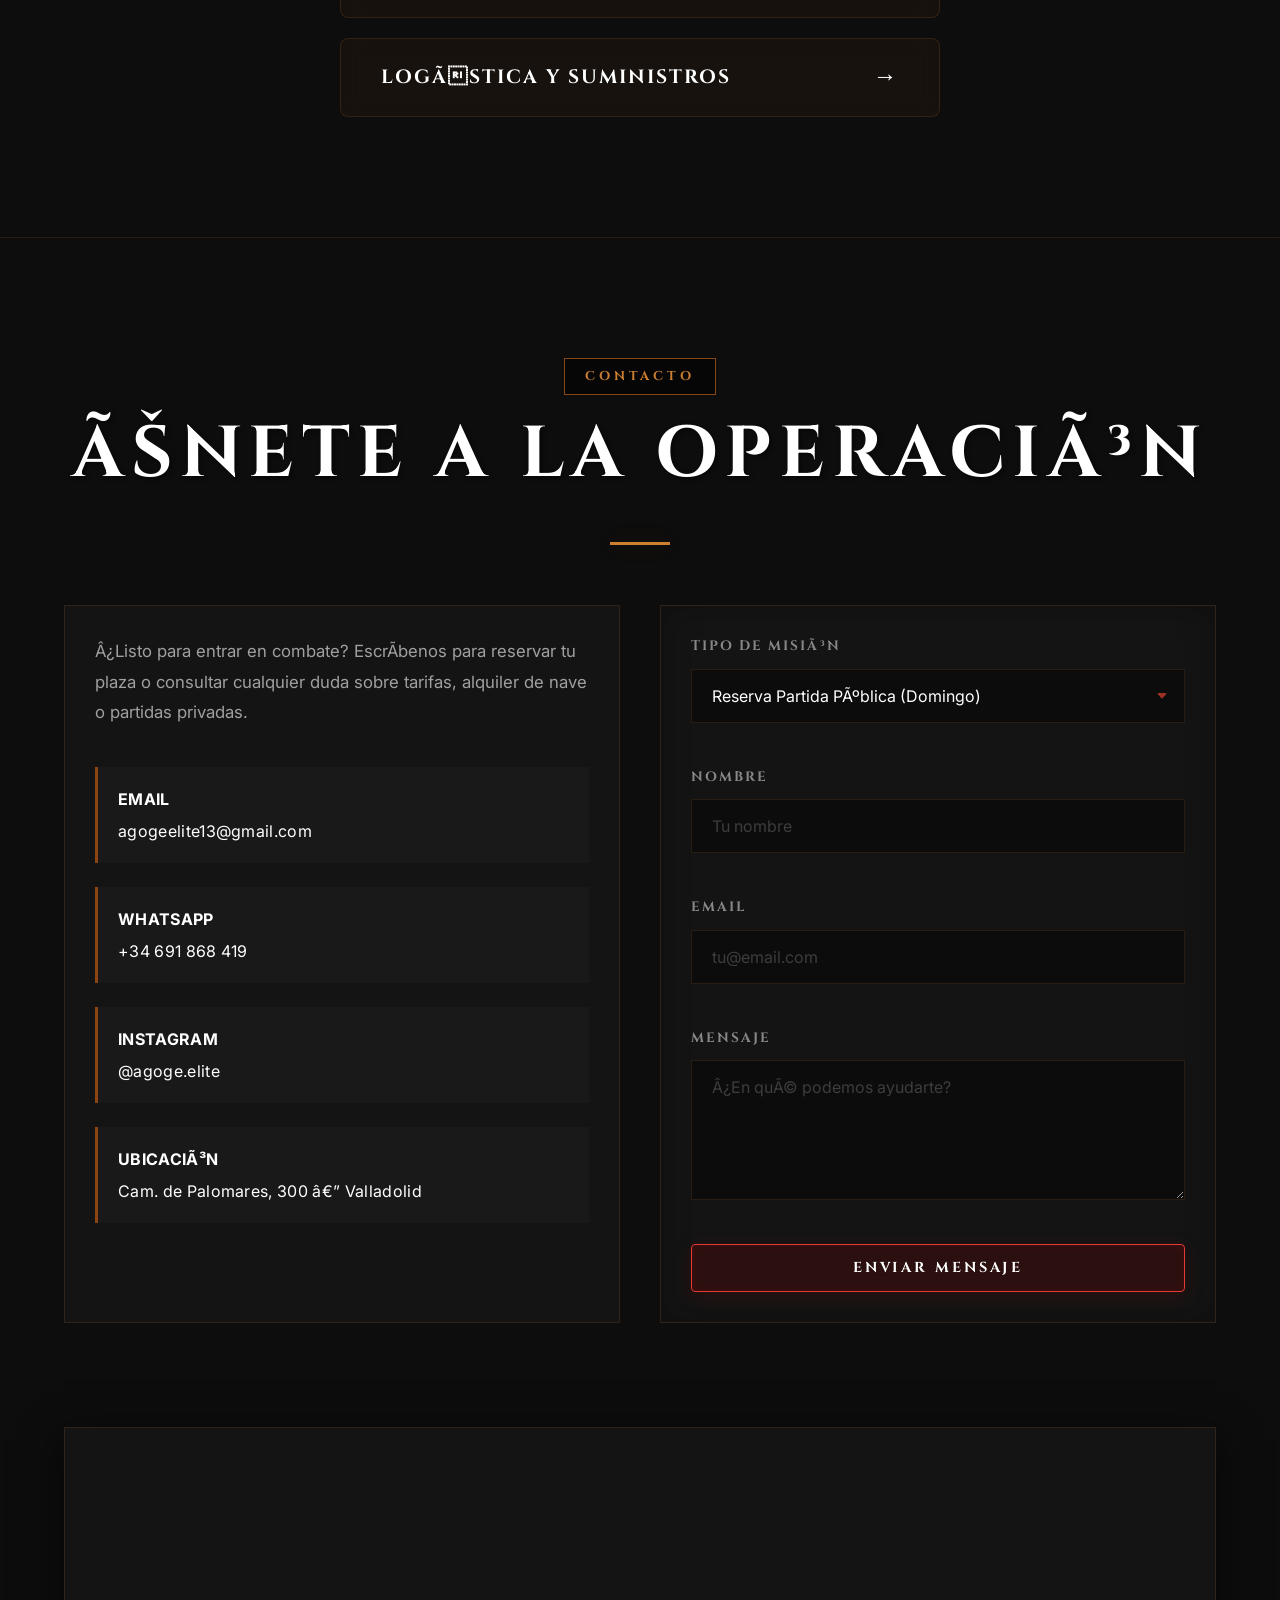
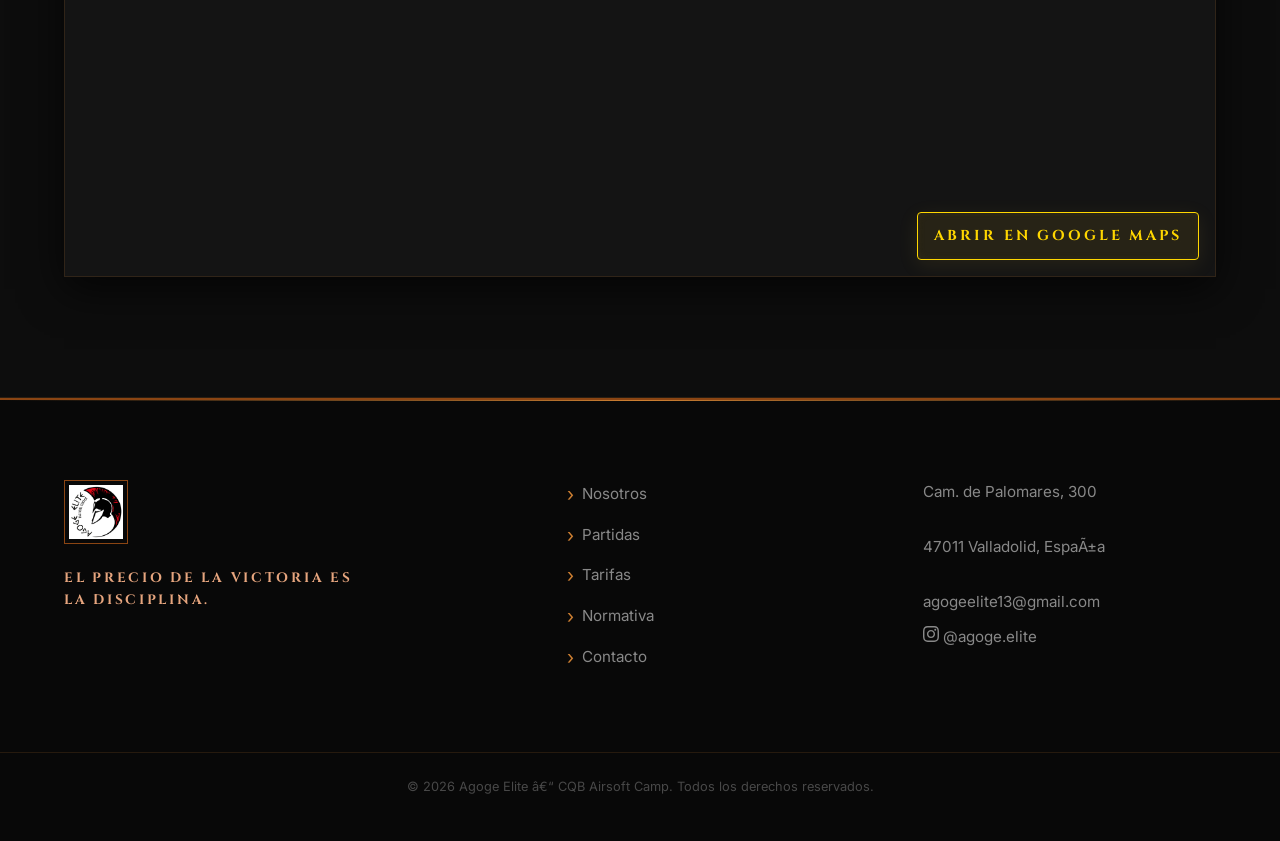
==== commit f730bca3: "fix(ranking): restrict leaderboard to real registered players and exclude payments, bonos and inject" ====
--- a/index.html
+++ b/index.html
@@ -526,7 +526,7 @@
     <!-- Scripts -->
     <script src="https://cdn.jsdelivr.net/npm/@supabase/supabase-js@2"></script>
     <script src="js/portal.js?v=117"></script>
-    <script type="module" src="script.js?v=125"></script>
+    <script type="module" src="script.js?v=126"></script>
 </body>
 
 </html>
